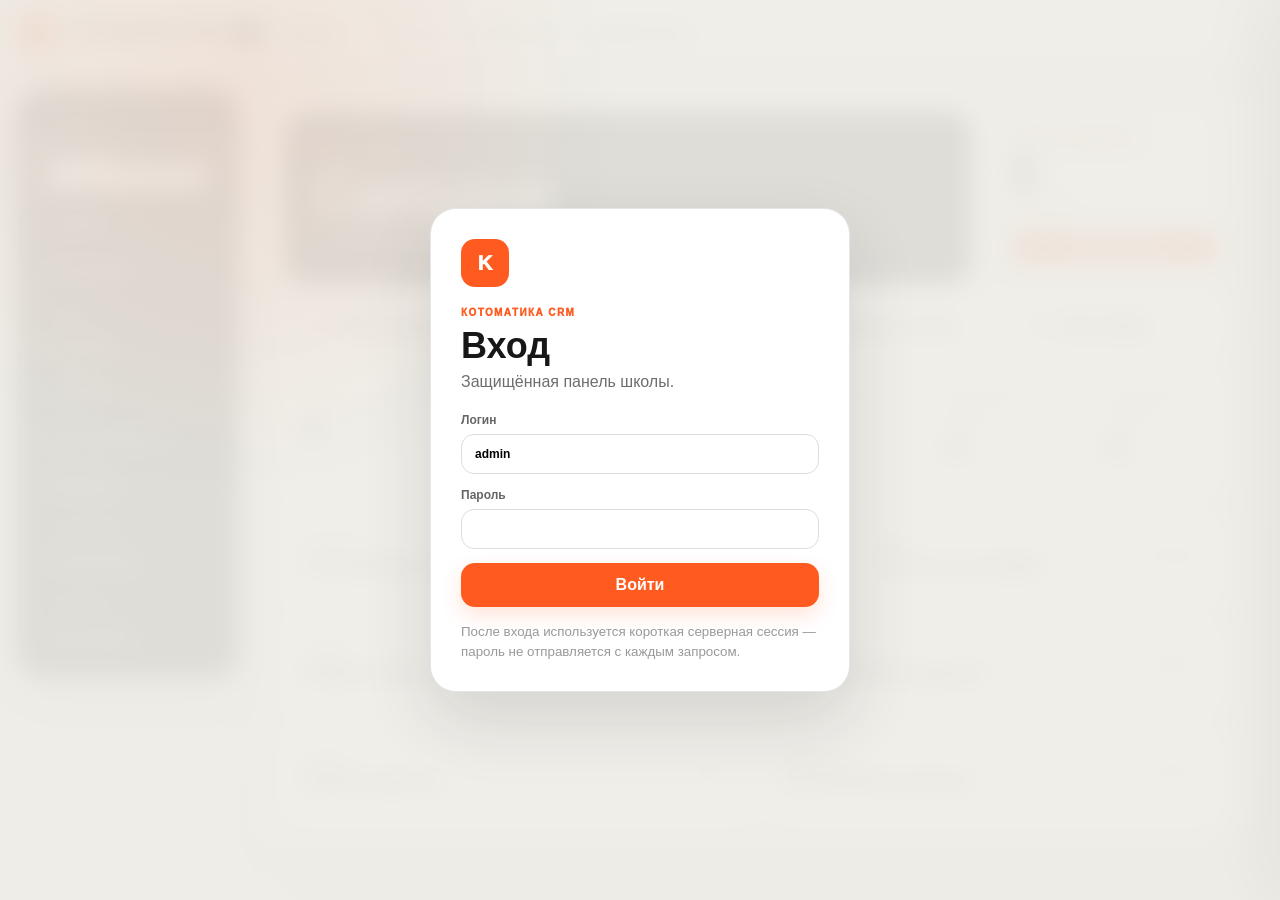
==== index.html @ 4a225b0f "Admin: publish trial conflict preflight" ====
<!doctype html>
<html lang="ru">
<head>
  <meta charset="utf-8">
  <meta name="viewport" content="width=device-width,initial-scale=1,viewport-fit=cover">
  <meta name="theme-color" content="#ff5a1f">
  <meta name="robots" content="noindex,nofollow,noarchive">
  <title>КОТОМАТИКА CRM</title>
  <link rel="manifest" href="manifest.webmanifest">
  <link rel="icon" href="assets/icon-192.png">
  <link rel="apple-touch-icon" href="assets/icon-192.png">
  <link rel="stylesheet" href="styles.css?v=master40-trial-conflict-check">
</head>
<body>
<div id="authOverlay" class="auth-overlay">
  <div class="auth-card">
    <div class="auth-logo">K</div>
    <div class="auth-eyebrow">КОТОМАТИКА CRM</div>
    <h2>Вход</h2>
    <p>Защищённая панель школы.</p>
    <form id="authForm">
      <label>Логин<input id="authUser" value="admin" autocomplete="username" required></label>
      <label>Пароль<input id="authPassword" type="password" autocomplete="current-password" required></label>
      <button class="auth-submit" type="submit">Войти</button>
      <div id="authError" class="auth-error" hidden></div>
    </form>
    <small class="auth-note">После входа используется короткая серверная сессия — пароль не отправляется с каждым запросом.</small>
  </div>
</div>

<header class="top">
  <div class="wrap">
    <div class="brand"><b>K</b><span>КОТОМАТИКА CRM</span><i>PRO</i></div>
    <div class="top-right">
      <button id="refreshData" class="top-refresh" type="button" title="Проверить новые заявки">↻ <span>Обновить</span></button>
      <span id="refreshTime" class="refresh-time">ещё не обновлялось</span>
      <span id="syncState">● Синхронизация</span>
      <div class="user">A&nbsp; Администратор</div>
    </div>
  </div>
</header>

<div class="layout">
  <aside class="side">
    <small>ГЛАВНОЕ</small>
    <button data-page="today" class="active">Сегодня <span id="navUrgent" class="nav-count" hidden>0</span></button>
    <button data-page="leads">Заявки</button>
    <button data-page="calendar">Календарь</button>
    <small>ШКОЛА</small>
    <button data-page="students">Ученики</button>
    <button data-page="groups">Группы</button>
    <button data-page="teachers">Преподаватели</button>
    <button data-page="finance">Финансы</button>
    <small>АНАЛИТИКА</small>
    <button data-page="stats">Статистика</button>
    <small>СИСТЕМА</small>
    <button data-page="settings">Настройки</button>
  </aside>

  <main>
    <div id="install" class="install"><div><b>Установить КОТОМАТИКА CRM</b><p>Добавьте приложение на главный экран телефона.</p></div><button id="installBtn">Установить</button></div>
    <div id="globalError" class="global-error" hidden></div>
    <div id="globalToast" class="toast" hidden></div>

    <section class="page active" id="page-today">
      <div class="today-hero">
        <div>
          <em>Рабочий день</em>
          <h1>Сегодня</h1>
          <p id="todayDate">Что требует внимания прямо сейчас</p>
        </div>
        <div class="today-focus-card">
          <span>Требуют внимания</span>
          <strong id="t-focus">0</strong>
          <small id="t-focusText">Всё спокойно</small>
          <button id="todayRefresh" type="button">↻ Обновить сводку</button>
        </div>
      </div>

      <div class="today-actions">
        <button id="quickTaskToday" type="button"><b>＋</b><span>Новая задача</span></button>
        <button id="quickLessonToday" type="button"><b>◷</b><span>Добавить занятие</span></button>
        <button id="quickPaymentToday" type="button"><b>₽</b><span>Добавить оплату</span></button>
        <button data-jump="leads" type="button"><b>↗</b><span>Все заявки</span></button>
      </div>

      <div class="metrics today-metrics">
        <article><span>Новые сегодня</span><strong id="t-new">0</strong><small>заявок</small></article>
        <article><span>Без ответа 2+ часа</span><strong id="t-stale">0</strong><small>нужно связаться</small></article>
        <article><span>Пробные сегодня</span><strong id="t-trials">0</strong><small>в расписании</small></article>
        <article><span>Занятия сегодня</span><strong id="t-lessons">0</strong><small>обычных занятий</small></article>
        <article><span>Просроченные задачи</span><strong id="t-tasks">0</strong><small>не выполнены</small></article>
        <article><span>Просроченные оплаты</span><strong id="t-payments">0</strong><small>активных учеников</small></article>
      </div>

      <div class="today-command-grid">
        <article class="panel attention-panel">
          <div class="panel-head">
            <div><em>Приоритет</em><h3>Что сделать сначала</h3></div>
            <span id="priorityCaption" class="panel-caption">По срочности</span>
          </div>
          <div id="todayPriority" class="priority-list"></div>
        </article>

        <article class="panel timeline-panel">
          <div class="panel-head">
            <div><em>День</em><h3>Лента на сегодня</h3></div>
            <button data-jump="calendar">Календарь →</button>
          </div>
          <div id="todayTimeline" class="day-timeline"></div>
        </article>
      </div>

      <div class="today-grid">
        <article class="panel"><div class="panel-head"><div><em>Заявки</em><h3>Новые и без ответа</h3></div><button data-jump="leads">Все заявки →</button></div><div id="todayLeads" class="compact-list"></div></article>
        <article class="panel"><div class="panel-head"><div><em>Расписание</em><h3>Ближайшие пробные</h3></div><button data-jump="calendar">Календарь →</button></div><div id="todayTrials" class="compact-list"></div></article>
        <article class="panel"><div class="panel-head"><div><em>Задачи</em><h3>Нужно сделать</h3></div><button id="newTaskToday">+ Задача</button></div><div id="todayTasks" class="compact-list"></div></article>
        <article class="panel"><div class="panel-head"><div><em>Финансы</em><h3>Ближайшие оплаты</h3></div><button data-jump="finance">Финансы →</button></div><div id="todayPayments" class="compact-list"></div></article>
      </div>
    </section>

    <section class="page" id="page-leads">
      <div class="head">
        <div><em>Продажи</em><h1>Заявки</h1></div>
        <div class="head-actions">
          <button id="newLeadBtn" class="primary-btn">+ Заявка</button>
          <div class="lead-view-toggle">
            <button id="leadKanbanMode" class="active" type="button">Kanban</button>
            <button id="leadTableMode" type="button">Таблица</button>
          </div>
        </div>
      </div>

      <div class="metrics lead-metrics">
        <article><span>Новые</span><strong id="m-new">0</strong><small>в работе</small></article>
        <article><span>Без ответа 2+ ч.</span><strong id="m-stale">0</strong><small>нужно связаться</small></article>
        <article><span>Пробные 7 дней</span><strong id="m-trial-week">0</strong><small>запланировано</small></article>
        <article><span>Без преподавателя</span><strong id="m-no-teacher">0</strong><small>будущих пробных</small></article>
        <article><span>Оплатили</span><strong id="m-paid">0</strong><small>заявок</small></article>
        <article><span>Требуют внимания</span><strong id="m-attention">0</strong><small>по приоритету</small></article>
      </div>

      <div class="lead-quick-filters">
        <button type="button" data-lead-quick="" class="active">Все</button>
        <button type="button" data-lead-quick="attention">⚡ Требуют внимания <b id="q-attention">0</b></button>
        <button type="button" data-lead-quick="stale">Без ответа <b id="q-stale">0</b></button>
        <button type="button" data-lead-quick="trial7">Пробные 7 дней <b id="q-trial">0</b></button>
        <button type="button" data-lead-quick="noTeacher">Без преподавателя <b id="q-teacher">0</b></button>
        <button type="button" data-lead-quick="noTask">Без задачи <b id="q-task">0</b></button>
      </div>

      <div class="tools lead-tools">
        <input id="search" placeholder="Поиск по имени, телефону, Telegram, цели…">
        <select id="status"><option value="">Все статусы</option><option>Новая</option><option>Связались</option><option>Пробный</option><option>Пробный проведён</option><option>Записан</option><option>Оплатил</option><option>Не отвечает</option><option>Отказ</option><option>Отложено</option><option>Не подходит</option></select>
        <select id="teacherFilter"><option value="">Все преподаватели</option><option>Егор</option><option>Миша</option><option>Иван</option><option>Никита</option></select>
        <select id="leadSourceFilter"><option value="">Все источники</option></select>
        <select id="leadSort">
          <option value="priority">Сначала важные</option>
          <option value="new">Сначала новые</option>
          <option value="old">Сначала старые</option>
          <option value="trial">Ближайшие пробные</option>
        </select>
      </div>

      <div id="leadBulkBar" class="lead-bulk-bar" hidden>
        <div><span>Выбрано</span><strong id="leadSelectedCount">0</strong></div>
        <select id="leadBulkStatus">
          <option value="">Изменить статус…</option>
          <option>Новая</option><option>Связались</option><option>Пробный</option><option>Пробный проведён</option><option>Записан</option><option>Оплатил</option><option>Не отвечает</option><option>Отказ</option><option>Отложено</option><option>Не подходит</option>
        </select>
        <select id="leadBulkTeacher">
          <option value="">Назначить преподавателя…</option>
          <option>Не назначен</option><option>Егор</option><option>Миша</option><option>Иван</option><option>Никита</option>
        </select>
        <button id="leadBulkApply" type="button">Применить</button>
        <button id="leadBulkClear" type="button">Снять выбор</button>
        <small id="leadBulkProgress"></small>
      </div>

      <div id="leadKanbanView" class="lead-kanban-wrap">
        <div id="leadKanban" class="lead-kanban"></div>
      </div>

      <div id="leadTableView" class="table lead-table-pro" hidden>
        <div class="scroll">
          <table>
            <thead><tr>
              <th class="lead-check-cell"><input id="leadSelectAll" type="checkbox" aria-label="Выбрать все"></th>
              <th>Приоритет</th><th>Время</th><th>Родитель / ученик</th><th>Цель</th><th>Контакт</th><th>Преподаватель</th><th>Статус</th>
            </tr></thead>
            <tbody id="rows"></tbody>
          </table>
        </div>
      </div>
    </section>

    <section class="page" id="page-calendar">
      <div class="head">
        <div><em>Расписание</em><h1>Календарь</h1></div>
        <div class="head-actions">
          <button id="calendarToday" class="soft-btn">Сегодня</button>
          <button id="newLessonBtn" class="primary-btn">+ Занятие</button>
        </div>
      </div>

      <div class="metrics calendar-metrics">
        <article><span>Сегодня</span><strong id="cal-m-today">0</strong><small>занятий и пробных</small></article>
        <article><span>7 дней</span><strong id="cal-m-week">0</strong><small>событий</small></article>
        <article><span>Конфликты</span><strong id="cal-m-conflicts">0</strong><small>пересечений</small></article>
        <article><span>Без преподавателя</span><strong id="cal-m-unassigned">0</strong><small>будущих пробных</small></article>
      </div>

      <div class="calendar-commandbar">
        <div class="calendar-view-toggle">
          <button id="calendarWeekMode" class="active" type="button">Неделя</button>
          <button id="calendarMonthMode" type="button">Месяц</button>
        </div>
        <div class="calendar-nav">
          <button id="crmCalPrev" type="button">‹</button>
          <strong id="crmCalTitle">Неделя</strong>
          <button id="crmCalNext" type="button">›</button>
        </div>
        <label class="calendar-teacher-filter">
          <span>Преподаватель</span>
          <select id="calendarTeacherFilter">
            <option value="">Все преподаватели</option>
            <option>Егор</option><option>Миша</option><option>Иван</option><option>Никита</option>
          </select>
        </label>
      </div>

      <div class="calendar-layout calendar-layout-pro">
        <article class="panel crm-calendar-panel">
          <div id="calendarWeekView" class="calendar-week-view">
            <div id="calendarWeekGrid" class="calendar-week-grid"></div>
          </div>

          <div id="calendarMonthView" class="calendar-month-view" hidden>
            <div class="crm-cal-week"><span>Пн</span><span>Вт</span><span>Ср</span><span>Чт</span><span>Пт</span><span>Сб</span><span>Вс</span></div>
            <div id="crmCalendarGrid" class="crm-cal-grid"></div>
          </div>
        </article>

        <article class="panel agenda-panel">
          <div class="panel-head">
            <div><em>Выбранный день</em><h3 id="agendaTitle">События</h3></div>
            <button id="calendarAddForDay" type="button">+ Добавить</button>
          </div>
          <div id="agendaSummary" class="agenda-summary"></div>
          <div id="dayAgenda" class="agenda-list"></div>
        </article>
      </div>

      <div class="calendar-bottom-grid">
        <article class="panel">
          <div class="panel-head">
            <div><em>Контроль</em><h3>Конфликты расписания</h3></div>
            <span id="calendarConflictCaption" class="panel-caption"></span>
          </div>
          <div id="calendarConflictList" class="calendar-conflict-list"></div>
        </article>

        <article class="panel">
          <div class="panel-head">
            <div><em>Команда</em><h3>Нагрузка на неделю</h3></div>
            <span class="panel-caption">занятия + пробные</span>
          </div>
          <div id="calendarTeacherLoad" class="calendar-teacher-load"></div>
        </article>
      </div>
    </section>

    <section class="page" id="page-students">
      <div class="head"><div><em>База</em><h1>Ученики</h1></div><div class="head-actions"><button id="newStudentBtn" class="primary-btn">+ Ученик</button></div></div>

      <div class="metrics student-page-metrics">
        <article><span>Активные</span><strong id="s-m-active">0</strong><small>учеников</small></article>
        <article><span>Занятия 7 дней</span><strong id="s-m-lessons">0</strong><small>в расписании</small></article>
        <article><span>Просрочены оплаты</span><strong id="s-m-overdue">0</strong><small>нужно связаться</small></article>
        <article><span>План в месяц</span><strong id="s-m-plan">0 ₽</strong><small>по активным</small></article>
      </div>

      <div class="student-attention-strip">
        <div><span>Требуют внимания</span><strong id="studentAttentionCount">0</strong></div>
        <div id="studentAttentionText">Всё в порядке</div>
        <button id="studentShowAttention" type="button">Показать</button>
      </div>

      <div class="tools"><input id="studentSearch" placeholder="Поиск по ученику, родителю, контакту…"><select id="studentStatusFilter"><option value="">Все статусы</option><option>Активен</option><option>Пауза</option><option>Завершил</option><option>Архив</option></select><select id="studentTeacherFilter"><option value="">Все преподаватели</option><option>Егор</option><option>Миша</option><option>Иван</option><option>Никита</option></select></div>
      <div class="table"><div class="scroll"><table><thead><tr><th>Ученик</th><th>Класс</th><th>Программа</th><th>Преподаватель</th><th>Тариф</th><th>Следующая оплата</th><th>Статус</th></tr></thead><tbody id="studentRows"></tbody></table></div></div>
    </section>

    <section class="page" id="page-groups">
      <div class="head">
        <div><em>Школа</em><h1>Группы</h1></div>
        <div class="head-actions"><button id="newGroupBtn" class="primary-btn">+ Группа</button></div>
      </div>

      <div class="metrics group-metrics">
        <article><span>Активные группы</span><strong id="g-m-active">0</strong><small>идут или набираются</small></article>
        <article><span>Детей в группах</span><strong id="g-m-students">0</strong><small>активных участников</small></article>
        <article><span>Свободные места</span><strong id="g-m-free">0</strong><small>по всем группам</small></article>
        <article><span>Занятий в неделю</span><strong id="g-m-slots">0</strong><small>регулярных слотов</small></article>
        <article><span>Посещаемость месяца</span><strong id="g-m-attendance">—</strong><small>по отмеченным занятиям</small></article>
      </div>

      <div class="group-tools">
        <input id="groupSearch" placeholder="Поиск по названию, классу, программе…">
        <select id="groupTeacherFilter"><option value="">Все преподаватели</option><option>Егор</option><option>Миша</option><option>Иван</option><option>Никита</option></select>
        <select id="groupGradeFilter"><option value="">Все классы</option></select>
        <select id="groupStatusFilter"><option value="">Все статусы</option><option>Набор</option><option>Активна</option><option>Пауза</option><option>Архив</option></select>
      </div>

      <div id="groupsGrid" class="groups-grid"></div>
    </section>

    <section class="page" id="page-teachers">
      <div class="head"><div><em>Команда</em><h1>Преподаватели</h1></div><p>Нагрузка, ученики, расписание и распределение новых клиентов</p></div>

      <div class="metrics teacher-page-metrics">
        <article><span>Активные</span><strong id="tr-m-active">0</strong><small>преподавателей</small></article>
        <article><span>Ученики</span><strong id="tr-m-students">0</strong><small>активных</small></article>
        <article><span>События 7 дней</span><strong id="tr-m-week">0</strong><small>занятия + пробные</small></article>
        <article><span>Нужно назначить</span><strong id="tr-m-unassigned">0</strong><small>учеников и пробных</small></article>
      </div>

      <div id="teacherAdvisor" class="teacher-advisor">
        <div class="teacher-advisor-icon">★</div>
        <div class="teacher-advisor-copy">
          <span>Кому назначить следующего ученика</span>
          <strong id="teacherAdvisorName">—</strong>
          <small id="teacherAdvisorMeta">Рекомендация появится после загрузки данных</small>
        </div>
        <div class="teacher-advisor-load">
          <span>Нагрузка</span>
          <b id="teacherAdvisorLoad">—</b>
        </div>
        <button id="teacherAdvisorOpen" type="button">Открыть</button>
      </div>

      <div class="teacher-tools">
        <div>
          <b>Команда</b>
          <span id="teacherTeamHint">Распределение по текущей нагрузке</span>
        </div>
        <label><input id="teacherOnlyActive" type="checkbox" checked> Только активные</label>
      </div>

      <div id="teachersGrid" class="teacher-grid teacher-grid-pro"></div>
    </section>

    <section class="page" id="page-finance">
      <div class="head">
        <div><em>Деньги</em><h1>Финансы</h1></div>
        <div class="head-actions"><button id="newPaymentBtn" class="primary-btn">+ Оплата</button></div>
      </div>

      <div class="finance-hero">
        <div>
          <span>Собрано в этом месяце</span>
          <strong id="f-month">0 ₽</strong>
          <div class="finance-hero-progress"><i id="f-plan-fill"></i></div>
          <small id="f-collection">0% от месячного плана</small>
        </div>
        <div class="finance-hero-side">
          <span>Прогноз на 30 дней</span>
          <strong id="f-forecast">0 ₽</strong>
          <small id="f-forecast-meta">ожидаемые оплаты активных учеников</small>
        </div>
      </div>

      <div class="metrics finance-metrics">
        <article><span>План активных учеников</span><strong id="f-plan">0 ₽</strong><small>в месяц</small></article>
        <article><span>Просрочено</span><strong id="f-overdue">0 ₽</strong><small id="f-overdue-count">0 учеников</small></article>
        <article><span>Ожидается 7 дней</span><strong id="f-week">0 ₽</strong><small id="f-week-count">0 оплат</small></article>
        <article><span>Оплат за месяц</span><strong id="f-count">0</strong><small id="f-average">средний чек 0 ₽</small></article>
      </div>

      <div id="financeAlert" class="finance-alert">
        <div>
          <span>Контроль задолженности</span>
          <strong id="financeAlertTitle">Просроченных оплат нет</strong>
          <small id="financeAlertMeta">Платежи идут по плану</small>
        </div>
        <button id="financeShowDebtors" type="button">Показать должников</button>
      </div>

      <div class="finance-dashboard-grid">
        <article class="panel finance-chart-panel">
          <div class="panel-head">
            <div><em>Динамика</em><h3>Поступления за 6 месяцев</h3></div>
            <span id="financeTrendCaption" class="panel-caption"></span>
          </div>
          <div id="financeTrend" class="finance-bars"></div>
        </article>

        <article class="panel">
          <div class="panel-head">
            <div><em>Календарь</em><h3>Оплаты по срокам</h3></div>
            <span id="financeCalendarCaption" class="panel-caption"></span>
          </div>
          <div id="financePaymentCalendar" class="finance-payment-calendar"></div>
        </article>
      </div>

      <div class="finance-grid finance-grid-pro">
        <article class="panel">
          <div class="panel-head">
            <div><em>Контроль</em><h3>Кому нужно напомнить</h3></div>
            <button id="financeToggleDue" type="button">Все ожидаемые</button>
          </div>
          <div id="duePayments" class="compact-list"></div>
        </article>

        <article class="panel">
          <div class="panel-head">
            <div><em>История</em><h3>Последние оплаты</h3></div>
            <span id="financePaymentsCaption" class="panel-caption"></span>
          </div>
          <div id="paymentList" class="compact-list"></div>
        </article>
      </div>

      <div class="finance-grid finance-grid-pro">
        <article class="panel">
          <div class="panel-head">
            <div><em>Способы оплаты</em><h3>Структура поступлений</h3></div>
          </div>
          <div id="financeMethods" class="finance-methods"></div>
        </article>

        <article class="panel">
          <div class="panel-head">
            <div><em>План</em><h3>Ближайшие 30 дней</h3></div>
          </div>
          <div id="financeForecastList" class="compact-list"></div>
        </article>
      </div>
    </section>

    <section class="page" id="page-stats">
      <div class="head">
        <div><em>Аналитика</em><h1>Статистика</h1></div>
        <div class="stats-filters">
          <select id="statsPeriod">
            <option value="30">30 дней</option>
            <option value="90" selected>90 дней</option>
            <option value="365">12 месяцев</option>
            <option value="all">Всё время</option>
          </select>
          <select id="statsSource"><option value="">Все источники</option></select>
        </div>
      </div>

      <div class="stats-hero">
        <div>
          <span>Конверсия заявка → оплата</span>
          <strong id="statsMainConversion">0%</strong>
          <small id="statsMainCaption">0 оплат из 0 заявок</small>
        </div>
        <div class="stats-hero-insights">
          <article><span>Лучший источник</span><strong id="statsBestSource">—</strong><small id="statsBestSourceMeta">Недостаточно данных</small></article>
          <article><span>Лучший преподаватель</span><strong id="statsBestTeacher">—</strong><small id="statsBestTeacherMeta">Недостаточно данных</small></article>
        </div>
      </div>

      <div class="metrics stats-metrics">
        <article><span>Всего заявок</span><strong id="allLeadsStat">0</strong><small id="statsLeadDelta">за период</small></article>
        <article><span>Связались</span><strong id="statsContacted">0%</strong><small id="statsContactedCount">0 заявок</small></article>
        <article><span>Заявка → пробный</span><strong id="conv1">0%</strong><small id="statsTrialCount">0 пробных</small></article>
        <article><span>Пробный → оплата</span><strong id="conv2">0%</strong><small id="statsPaidCount">0 оплат</small></article>
        <article><span>Активные ученики</span><strong id="paidStudents">0</strong><small>сейчас в базе</small></article>
        <article><span>Не дошли до оплаты</span><strong id="statsLost">0</strong><small id="statsLostMeta">закрытых заявок</small></article>
      </div>

      <div class="stats-dashboard-grid">
        <article class="panel stats-funnel-panel">
          <div class="panel-head"><div><em>Воронка</em><h3>Путь заявки</h3></div><span id="statsFunnelCaption" class="panel-caption"></span></div>
          <div id="statsFunnel" class="stats-funnel"></div>
        </article>
        <article class="panel stats-outcomes-panel">
          <div class="panel-head"><div><em>Результат</em><h3>Текущие статусы</h3></div><span id="statsOutcomeCaption" class="panel-caption"></span></div>
          <div id="statsOutcomes" class="stats-outcomes"></div>
        </article>
      </div>

      <div class="stats-dashboard-grid">
        <article class="panel stats-month-panel">
          <div class="panel-head"><div><em>Динамика</em><h3>Заявки и оплаты по месяцам</h3></div><span id="statsMonthCaption" class="panel-caption">6 месяцев</span></div>
          <div id="statsMonthChart" class="stats-month-chart"></div>
          <div class="stats-chart-legend"><span><i class="lead"></i>Заявки</span><span><i class="paid"></i>Оплаты</span></div>
        </article>
        <article class="panel">
          <div class="panel-head"><div><em>Скорость</em><h3>Контроль обработки</h3></div></div>
          <div class="stats-quality">
            <article><span>Новые 2+ часа</span><strong id="statsStale2">0</strong><small>ждут ответа</small></article>
            <article><span>Новые 24+ часа</span><strong id="statsStale24">0</strong><small>критичные</small></article>
            <article><span>Пробные без учителя</span><strong id="statsNoTeacherTrials">0</strong><small>нужно назначить</small></article>
            <article><span>Без следующей задачи</span><strong id="statsNoTask">0</strong><small>новые заявки</small></article>
          </div>
        </article>
      </div>

      <div class="panel stats-table-panel">
        <div class="panel-head"><div><em>Маркетинг</em><h3>Эффективность источников</h3></div><span id="statsSourceCaption" class="panel-caption"></span></div>
        <div class="scroll"><table class="stats-table">
          <thead><tr><th>Источник</th><th>Заявки</th><th>Пробные</th><th>Оплаты</th><th>В пробный</th><th>В оплату</th></tr></thead>
          <tbody id="statsSourceRows"></tbody>
        </table></div>
      </div>

      <div class="panel stats-table-panel">
        <div class="panel-head"><div><em>Команда</em><h3>Эффективность преподавателей</h3></div><span id="statsTeacherCaption" class="panel-caption"></span></div>
        <div class="scroll"><table class="stats-table">
          <thead><tr><th>Преподаватель</th><th>Заявки</th><th>Пробные</th><th>Оплаты</th><th>Конверсия</th><th>Активные ученики</th><th>Нагрузка</th></tr></thead>
          <tbody id="statsTeacherRows"></tbody>
        </table></div>
      </div>
    </section>

    <section class="page" id="page-settings">
      <div class="head">
        <div><em>Система</em><h1>Настройки</h1></div>
        <div class="head-actions">
          <button id="runDiagnostics" class="soft-btn">Проверить систему</button>
          <button id="settingsRefresh" class="primary-btn">↻ Обновить</button>
        </div>
      </div>

      <div class="system-health-hero">
        <div class="system-health-main">
          <div id="systemHealthIcon" class="system-health-icon">●</div>
          <div>
            <span>Состояние CRM</span>
            <strong id="systemHealthTitle">Проверяю…</strong>
            <small id="systemHealthMeta">Данные о системе появятся после синхронизации</small>
          </div>
        </div>
        <div class="system-health-version">
          <span>Версия</span>
          <strong>MASTER v8</strong>
          <small id="backendVersion">Backend: —</small>
        </div>
      </div>

      <div class="system-status-grid">
        <article id="statusApi" class="system-status-card">
          <div class="system-status-top"><span>API</span><i>●</i></div>
          <strong id="statusApiTitle">Проверяю</strong>
          <small id="statusApiMeta">Yandex Cloud Function</small>
        </article>
        <article id="statusDb" class="system-status-card">
          <div class="system-status-top"><span>YDB</span><i>●</i></div>
          <strong id="statusDbTitle">Проверяю</strong>
          <small id="statusDbMeta">База CRM</small>
        </article>
        <article id="statusTelegram" class="system-status-card">
          <div class="system-status-top"><span>Telegram</span><i>●</i></div>
          <strong id="statusTelegramTitle">Проверяю</strong>
          <small id="statusTelegramMeta">Напоминания и сводки</small>
        </article>
        <article id="statusSession" class="system-status-card">
          <div class="system-status-top"><span>Сессия</span><i>●</i></div>
          <strong id="statusSessionTitle">Активна</strong>
          <small id="statusSessionMeta">Срок действия —</small>
        </article>
      </div>

      <div id="diagnosticsWarnings" class="diagnostics-warnings" hidden></div>

      <div class="settings settings-pro-v8">
        <article class="settings-card telegram-settings-card">
          <div class="settings-card-head">
            <div class="settings-card-icon">✈</div>
            <div><span>Интеграция</span><h3>Telegram</h3></div>
          </div>
          <p id="telegramState">Проверяю подключение…</p>
          <div class="settings-actions-row">
            <button id="sendTelegramDigest" class="soft-btn">Отправить сводку</button>
          </div>
          <small>Для автоматических напоминаний нужен отдельный периодический триггер Yandex Cloud.</small>
        </article>

        <article class="settings-card security-settings-card">
          <div class="settings-card-head">
            <div class="settings-card-icon">⌁</div>
            <div><span>Доступ</span><h3>Безопасность</h3></div>
          </div>
          <p id="sessionInfo">Сессия активна.</p>
          <div class="security-facts">
            <div><span>Срок сессии</span><b>8 часов</b></div>
            <div><span>Защита входа</span><b>5 попыток / 15 мин</b></div>
            <div><span>Передача сессии</span><b>HTTPS JSON body</b></div>
          </div>
          <div class="settings-actions-row">
            <button id="revokeSessions" class="soft-btn">О сессиях</button>
            <button id="logoutCurrent" class="danger-outline-btn">Выйти на этом устройстве</button>
          </div>
          <small>Сессии подписанные и автоматически истекают. Смена пароля немедленно делает старые сессии недействительными.</small>
        </article>

        <article class="wide-card settings-card diagnostics-card">
          <div class="panel-head">
            <div><em>Диагностика</em><h3>Хранилище и данные</h3></div>
            <span id="diagnosticsCheckedAt" class="panel-caption">ещё не проверялось</span>
          </div>
          <div id="diagnosticsTables" class="diagnostics-tables">
            <div class="diagnostic-placeholder">Нажмите «Проверить систему», чтобы проверить API и таблицы CRM.</div>
          </div>
        </article>

        <article class="wide-card settings-card">
          <div class="panel-head">
            <div><em>Безопасность</em><h3>Последние события входа</h3></div>
            <span id="authLogCaption" class="panel-caption"></span>
          </div>
          <div id="authLog" class="auth-log auth-log-pro"></div>
        </article>

        <article class="wide-card settings-card">
          <div class="panel-head">
            <div><em>Команда</em><h3>Преподаватели</h3></div>
            <span class="panel-caption">ёмкость, Telegram и доступ Mathroom</span>
          </div>
          <div id="teacherSettings" class="teacher-settings"></div>
        </article>

        <article class="wide-card settings-card mathroom-audit-card">
          <div class="panel-head">
            <div><em>Mathroom</em><h3>Журнал доступа</h3></div>
            <span id="mathroomAccessAuditCaption" class="panel-caption">Событий пока нет</span>
          </div>
          <div id="mathroomAccessAudit" class="mathroom-access-audit">
            <div class="diagnostic-placeholder">История создания, отключения и изменения доступов появится здесь.</div>
          </div>
        </article>

        <article class="wide-card settings-card security-checklist-card">
          <div class="panel-head"><div><em>Контроль</em><h3>Чек-лист безопасности</h3></div></div>
          <div class="security-checklist">
            <div class="done"><i>✓</i><span><b>HTTPS</b><small>GitHub Pages и Yandex Functions работают через HTTPS.</small></span></div>
            <div class="done"><i>✓</i><span><b>Секреты не хранятся во frontend</b><small>Пароль и хэш остаются в переменных Yandex Cloud.</small></span></div>
            <div class="done"><i>✓</i><span><b>Сессия ограничена по времени</b><small>Подписанный токен действует 8 часов.</small></span></div>
            <div id="securityTelegramCheck"><i>•</i><span><b>Telegram</b><small>Проверяется автоматически.</small></span></div>
            <div class="warn"><i>!</i><span><b>Ротация пароля</b><small>После завершения настройки рекомендуется заменить ранее использованный пароль и его SHA-256.</small></span></div>
          </div>
        </article>
      </div>
    </section>
  </main>
</div>

<nav class="mobile">
  <button data-page="today" class="active">●<span>Сегодня</span></button>
  <button data-page="leads">📥<span>Заявки</span></button>
  <button data-page="calendar">▦<span>Календарь</span></button>
  <button data-page="students">👨‍🎓<span>Ученики</span></button>
  <button data-page="groups">👥<span>Группы</span></button>
  <button data-page="teachers">👨‍🏫<span>Учителя</span></button>
  <button data-page="finance">₽<span>Финансы</span></button>
  <button data-page="stats">📊<span>Статистика</span></button>
  <button data-page="settings">⚙️<span>Настройки</span></button>
</nav>

<!-- Карточка заявки -->
<div id="drawer" class="drawer"><div class="shade"></div><aside>
  <div class="drawer-top"><em>Карточка заявки</em><button id="close">×</button></div>

  <div class="lead-smart-head">
    <div>
      <div id="leadSmartBadges" class="lead-smart-badges"></div>
      <h2 id="leadTitle"></h2>
      <p id="leadMeta"></p>
    </div>
    <div id="leadAgeBox" class="lead-age-box"></div>
  </div>

  <div class="lead-funnel-card">
    <div class="lead-funnel-head"><span>Воронка</span><small id="leadStageHint">Текущий этап</small></div>
    <div id="leadFunnel" class="lead-funnel"></div>
  </div>

  <div id="leadNextAction" class="lead-next-action"></div>

  <div class="lead-contact-card">
    <div>
      <span class="lead-card-label">Контакт</span>
      <strong id="leadContactValue">—</strong>
      <small id="leadContactHint">Связаться с клиентом</small>
    </div>
    <div id="leadContactActions" class="lead-contact-actions"></div>
  </div>

  <div class="card" id="details"></div>
  <div class="card"><h3>Быстрые действия</h3><div class="actions"><button data-q="Связались">Связались</button><button data-q="Пробный">На пробный</button><button data-q="Оплатил">Оплатил</button><button data-q="Отложено">Отложить</button></div></div>
  <div class="card"><h3>Обработка</h3>
    <label>Статус<select id="leadStatus"><option>Новая</option><option>Связались</option><option>Пробный</option><option>Пробный проведён</option><option>Записан</option><option>Оплатил</option><option>Не отвечает</option><option>Отказ</option><option>Отложено</option><option>Не подходит</option></select></label>
    <label>Преподаватель<select id="teacher"><option>Не назначен</option><option>Егор</option><option>Миша</option><option>Иван</option><option>Никита</option></select></label>
    <label class="trial-label">Дата пробного<div class="trial-input-wrap"><input id="trial" placeholder="Выберите дату и время" readonly aria-haspopup="dialog" aria-expanded="false"><button id="trialCalendarBtn" class="trial-calendar-btn" type="button" aria-label="Открыть календарь">📅</button></div>
      <div id="trialPicker" class="mini-calendar" hidden>
        <div class="mini-calendar-top"><button id="calPrev" type="button">‹</button><strong id="calTitle"></strong><button id="calNext" type="button">›</button></div>
        <div class="mini-calendar-week"><span>Пн</span><span>Вт</span><span>Ср</span><span>Чт</span><span>Пт</span><span>Сб</span><span>Вс</span></div>
        <div id="calDays" class="mini-calendar-days"></div>
        <div class="mini-calendar-time"><div><span>Время</span><input id="calTime" type="time" value="18:00" step="300"></div><div class="mini-calendar-quick"><button id="calToday" type="button">Сегодня</button><button id="calTomorrow" type="button">Завтра</button></div></div>
        <div class="mini-calendar-actions"><button id="calClear" class="cal-clear" type="button">Очистить</button><button id="calApply" class="cal-apply" type="button">Выбрать</button></div>
      </div>
    </label>
    <label>Заметка<textarea id="note" rows="4"></textarea></label>
    <button class="save" id="save">Сохранить изменения</button>
    <button class="secondary-action" id="convertStudent">Создать / открыть ученика</button>
    <div class="danger-zone">
      <div><b>Удалить заявку</b><small>Заявка, её задачи и история будут удалены без возможности восстановления.</small></div>
      <button id="deleteLead" class="danger-button" type="button">Удалить заявку</button>
    </div>
  </div>
  <div class="card"><div class="panel-head"><h3>Задачи</h3><button id="newLeadTask">+ Задача</button></div><div id="leadTasks" class="compact-list"></div></div>
  <div class="card"><h3>История</h3><ul id="history"></ul></div>
</aside></div>

<!-- Карточка ученика -->
<div id="studentDrawer" class="drawer student-drawer"><div class="shade"></div><aside>
  <div class="drawer-top"><em>Карточка ученика</em><button id="studentClose">×</button></div>

  <div id="studentSmartHead" class="student-smart-head" hidden>
    <div id="studentAvatar" class="student-avatar">У</div>
    <div class="student-smart-title">
      <div id="studentSmartBadges" class="student-smart-badges"></div>
      <h2 id="studentDrawerTitle">Ученик</h2>
      <p id="studentDrawerMeta"></p>
    </div>
  </div>
  <div id="studentNewHead">
    <h2 id="studentNewTitle">Новый ученик</h2>
    <p>Создание карточки ученика</p>
  </div>

  <div id="studentSnapshot" class="student-snapshot" hidden>
    <article><span>Абонемент</span><strong id="studentMonthlyPrice">0 ₽</strong><small id="studentTariffText">Тариф не указан</small></article>
    <article><span>Оплачено в месяце</span><strong id="studentPaidMonth">0 ₽</strong><small id="studentPaidMonthCount">0 оплат</small></article>
    <article id="studentPaymentCard"><span>Следующая оплата</span><strong id="studentNextPayment">—</strong><small id="studentPaymentState">Дата не указана</small></article>
    <article><span>Следующее занятие</span><strong id="studentNextLesson">—</strong><small id="studentNextLessonMeta">Не запланировано</small></article>
  </div>

  <div id="studentNextAction" class="student-next-action" hidden></div>

  <div id="studentContactCard" class="student-contact-card" hidden>
    <div>
      <span>Контакт родителя</span>
      <strong id="studentContactValue">—</strong>
      <small id="studentContactType">Контакт не указан</small>
    </div>
    <div id="studentContactActions" class="student-contact-actions"></div>
  </div>

  <div id="studentRhythm" class="student-rhythm" hidden>
    <div class="student-rhythm-head">
      <div><span>Учебный ритм</span><strong id="studentRhythmTitle">0 занятий</strong></div>
      <small id="studentRhythmMeta"></small>
    </div>
    <div class="student-rhythm-track"><i id="studentRhythmFill"></i></div>
    <div class="student-rhythm-stats">
      <div><b id="studentDoneLessons">0</b><span>проведено в месяце</span></div>
      <div><b id="studentUpcomingLessons">0</b><span>впереди</span></div>
      <div><b id="studentLastLesson">—</b><span>последнее занятие</span></div>
    </div>
  </div>

  <div class="card student-form">
    <label>Ученик<input id="sStudentName"></label><label>Родитель<input id="sParentName"></label>
    <div class="two"><label>Класс<input id="sGrade"></label><label>Преподаватель<select id="sTeacher"><option></option><option>Егор</option><option>Миша</option><option>Иван</option><option>Никита</option></select></label></div>
    <label>Контакт<input id="sContact"></label><label>Программа<input id="sProgram" placeholder="Школьная математика / ОГЭ / ЕГЭ…"></label>
    <div class="two"><label>Статус<select id="sStatus"><option>Активен</option><option>Пауза</option><option>Завершил</option><option>Архив</option></select></label><label>Тариф<input id="sTariff" placeholder="Группа / индивидуально…"></label></div>
    <div class="two"><label>Цена в месяц, ₽<input id="sPrice" type="number" min="0" step="1"></label><label>Следующая оплата<input id="sNextPayment" type="datetime-local"></label></div>
    <label>Заметки<textarea id="sNotes" rows="4"></textarea></label><button id="saveStudent" class="save">Сохранить ученика</button>
    <div id="studentDangerZone" class="danger-zone" hidden>
      <div><b>Удалить ученика</b><small>Будут удалены карточка, оплаты, занятия и задачи этого ученика. Исходная заявка останется.</small></div>
      <button id="deleteStudent" class="danger-button" type="button">Удалить ученика</button>
    </div>
  </div>
  <div class="card student-quick-actions">
    <h3>Быстрые действия</h3>
    <div class="actions">
      <button id="studentAddPayment">+ Оплата</button>
      <button id="studentAddLesson">+ Занятие</button>
      <button id="studentAddTask">+ Задача</button>
      <button id="studentQuickContact">Связаться</button>
    </div>
  </div>
  <div class="card"><h3>Оплаты</h3><div id="studentPayments" class="compact-list"></div></div>
  <div class="card"><h3>Занятия</h3><div id="studentLessons" class="compact-list"></div></div>
</aside></div>

<!-- Карточка группы -->
<div id="groupDrawer" class="drawer group-drawer"><div class="shade"></div><aside>
  <div class="drawer-top"><em>Групповое занятие</em><button id="groupClose">×</button></div>

  <div class="group-drawer-head">
    <div id="groupAvatar" class="group-avatar">Г</div>
    <div>
      <div id="groupBadges" class="group-badges"></div>
      <h2 id="groupDrawerTitle">Новая группа</h2>
      <p id="groupDrawerMeta">Состав, преподаватель и расписание</p>
    </div>
  </div>

  <div id="groupSnapshot" class="group-snapshot" hidden>
    <article><span>Участники</span><strong id="groupMemberCount">0 / 6</strong><small id="groupFreeText">6 свободных мест</small></article>
    <article><span>Преподаватель</span><strong id="groupTeacherText">—</strong><small id="groupTeacherLoadText">не назначен</small></article>
    <article><span>Класс</span><strong id="groupGradeText">—</strong><small id="groupProgramText">программа не указана</small></article>
    <article><span>Следующее занятие</span><strong id="groupNextText">—</strong><small id="groupNextMeta">расписание не задано</small></article>
  </div>

  <div class="card group-form">
    <h3>Основное</h3>
    <label>Название<input id="groupName" placeholder="Например, 7 класс · Алгебра"></label>
    <div class="two">
      <label>Класс<input id="groupGrade" placeholder="7"></label>
      <label>Программа<input id="groupProgram" placeholder="Школьная математика"></label>
    </div>
    <div class="two">
      <label>Преподаватель<select id="groupTeacher"><option>Не назначен</option><option>Егор</option><option>Миша</option><option>Иван</option><option>Никита</option></select></label>
      <label>Вместимость<input id="groupCapacity" type="number" min="1" max="30" value="6"></label>
    </div>
    <label>Статус<select id="groupStatus"><option>Набор</option><option>Активна</option><option>Пауза</option><option>Архив</option></select></label>
    <label>Заметки<textarea id="groupNotes" rows="3" placeholder="Особенности группы, уровень, комментарии…"></textarea></label>
  </div>

  <div id="groupInitialSchedule" class="card">
    <h3>Первое занятие в расписании</h3>
    <div class="two">
      <label>День недели<select id="groupInitialWeekday"><option value="1">Понедельник</option><option value="2">Вторник</option><option value="3">Среда</option><option value="4">Четверг</option><option value="5">Пятница</option><option value="6">Суббота</option><option value="7">Воскресенье</option></select></label>
      <label>Время<input id="groupInitialTime" type="time" value="18:00"></label>
    </div>
    <label>Длительность, мин<input id="groupInitialDuration" type="number" min="30" max="240" value="60"></label>
  </div>

  <button id="groupSave" class="save">Сохранить группу</button>

  <div id="groupDangerZone" class="danger-zone" hidden>
    <div><b>Удалить группу</b><small>Удалятся расписание, состав и посещаемость этой группы. Карточки учеников, оплаты и индивидуальные занятия останутся.</small></div>
    <button id="deleteGroup" class="danger-button" type="button">Удалить группу</button>
  </div>

  <div id="groupExistingBlocks" hidden>
    <div class="card">
      <div class="panel-head"><div><em>Расписание</em><h3>Регулярные занятия</h3></div><span id="groupSlotsCount" class="panel-caption"></span></div>
      <div id="groupSlotsList" class="group-slots-list"></div>
      <div class="group-add-slot">
        <select id="groupSlotWeekday"><option value="1">Пн</option><option value="2">Вт</option><option value="3">Ср</option><option value="4">Чт</option><option value="5">Пт</option><option value="6">Сб</option><option value="7">Вс</option></select>
        <input id="groupSlotTime" type="time" value="18:00">
        <input id="groupSlotDuration" type="number" min="30" max="240" value="60" title="Длительность, мин">
        <button id="groupAddSlot" type="button">+ Время</button>
      </div>
    </div>

    <div class="card">
      <div class="panel-head"><div><em>Состав</em><h3>Дети в группе</h3></div><span id="groupMembersCaption" class="panel-caption"></span></div>
      <div id="groupMembersList" class="group-members-list"></div>
      <div class="group-add-member">
        <select id="groupMemberStudent"></select>
        <button id="groupAddMember" type="button">+ Добавить ребёнка</button>
      </div>
    </div>

    <div class="card group-attendance-card">
      <div class="panel-head">
        <div><em>Посещаемость</em><h3>Отметить занятие</h3></div>
        <span id="groupAttendanceMonthRate" class="panel-caption">—</span>
      </div>

      <div class="group-attendance-summary">
        <div><span>Были</span><strong id="groupAttPresent">0</strong></div>
        <div><span>Опоздали</span><strong id="groupAttLate">0</strong></div>
        <div><span>Уваж.</span><strong id="groupAttExcused">0</strong></div>
        <div><span>Не были</span><strong id="groupAttAbsent">0</strong></div>
      </div>

      <div class="group-attendance-session">
        <label>Занятие<select id="groupAttendanceSession"></select></label>
        <button id="groupAttendanceAllPresent" type="button">Все присутствовали</button>
      </div>

      <div id="groupAttendanceList" class="group-attendance-list"></div>

      <div class="group-attendance-actions">
        <small id="groupAttendanceHint">Выберите занятие и отметьте детей.</small>
        <button id="groupAttendanceSave" type="button">Сохранить посещаемость</button>
      </div>
    </div>
  </div>
</aside></div>

<!-- Карточка преподавателя -->
<div id="teacherDrawer" class="drawer teacher-drawer"><div class="shade"></div><aside>
  <div class="drawer-top"><em>Карточка преподавателя</em><button id="teacherClose">×</button></div>

  <div class="teacher-profile-head">
    <div id="teacherProfileAvatar" class="teacher-profile-avatar">П</div>
    <div>
      <div id="teacherProfileBadges" class="teacher-profile-badges"></div>
      <h2 id="teacherProfileName">Преподаватель</h2>
      <p id="teacherProfileMeta">Нагрузка и расписание</p>
    </div>
  </div>

  <div class="teacher-profile-metrics">
    <article><span>Ученики</span><strong id="teacherProfileStudents">0</strong><small>активных</small></article>
    <article><span>Свободно</span><strong id="teacherProfileFree">0</strong><small>по ёмкости</small></article>
    <article><span>7 дней</span><strong id="teacherProfileWeek">0</strong><small>событий</small></article>
    <article><span>Пробные</span><strong id="teacherProfileTrials">0</strong><small>впереди</small></article>
  </div>

  <div class="teacher-load-card">
    <div class="teacher-load-card-head">
      <div><span>Текущая нагрузка</span><strong id="teacherLoadText">0 / 0</strong></div>
      <b id="teacherLoadPercent">0%</b>
    </div>
    <div class="teacher-load-track"><i id="teacherLoadFill"></i></div>
    <small id="teacherLoadHint">Есть свободная ёмкость</small>
  </div>

  <div id="teacherNextEvent" class="teacher-next-event"></div>

  <div class="card teacher-profile-actions">
    <h3>Быстрые действия</h3>
    <div class="actions">
      <button id="teacherAddLesson">+ Занятие</button>
      <button id="teacherOpenCalendar">Календарь</button>
      <button id="teacherContactBtn">Telegram</button>
      <button id="teacherOpenSettings">Настройки</button>
    </div>
  </div>

  <div class="card">
    <div class="panel-head"><div><em>Расписание</em><h3>Ближайшие события</h3></div><span id="teacherScheduleCount" class="panel-caption"></span></div>
    <div id="teacherSchedule" class="compact-list"></div>
  </div>

  <div class="card">
    <div class="panel-head"><div><em>Ученики</em><h3>Текущие ученики</h3></div><span id="teacherStudentsCount" class="panel-caption"></span></div>
    <div id="teacherStudentsList" class="compact-list"></div>
  </div>

  <div id="teacherCandidatesCard" class="card">
    <div class="panel-head"><div><em>Распределение</em><h3>Можно назначить</h3></div><span id="teacherCandidatesCount" class="panel-caption"></span></div>
    <div id="teacherCandidates" class="compact-list"></div>
  </div>
</aside></div>

<!-- Универсальные модальные окна -->
<div id="modalShade" class="modal-shade" hidden></div>
<div id="taskModal" class="modal" hidden><div class="modal-top"><h3>Новая задача</h3><button data-modal-close>×</button></div><label>Что сделать<input id="taskTitle" placeholder="Перезвонить родителю"></label><label>Когда<input id="taskDue" type="datetime-local"></label><label>Тип<select id="taskType"><option>Перезвонить</option><option>Написать</option><option>Проверить оплату</option><option>Подготовить пробный</option><option>Другое</option></select></label><button id="taskSave" class="save">Создать задачу</button></div>
<div id="paymentModal" class="modal" hidden><div class="modal-top"><h3>Добавить оплату</h3><button data-modal-close>×</button></div><label>Ученик<select id="paymentStudent"></select></label><div class="two"><label>Сумма, ₽<input id="paymentAmount" type="number" min="1"></label><label>Дата оплаты<input id="paymentAt" type="datetime-local"></label></div><label>Способ<select id="paymentMethod"><option>Перевод</option><option>СБП</option><option>Карта</option><option>Наличные</option><option>Другое</option></select></label><label>Следующая оплата<input id="paymentNext" type="datetime-local"></label><label>Комментарий<input id="paymentComment"></label><button id="paymentSave" class="save">Сохранить оплату</button></div>
<div id="leadCreateModal" class="modal lead-create-modal" hidden>
  <div class="lead-create-hero">
    <div class="lead-create-brand">К</div>
    <div>
      <em>Продажи · новая заявка</em>
      <h3>Добавить клиента вручную</h3>
      <p>Для звонка, Telegram, рекомендации или обращения вне сайта.</p>
    </div>
    <button type="button" class="lead-create-close" data-modal-close aria-label="Закрыть">×</button>
  </div>

  <div id="newLeadFormError" class="lead-form-error" hidden></div>

  <section class="lead-form-section">
    <div class="lead-form-section-title">
      <span>1</span><div><b>Клиент</b><small>Кто обращается и как с ним связаться</small></div>
    </div>

    <div class="two">
      <label>ФИО родителя *
        <input id="newLeadParent" autocomplete="name" placeholder="Иванов Иван Иванович">
      </label>
      <label>ФИО ученика *
        <input id="newLeadStudent" placeholder="Иванов Пётр Иванович">
      </label>
    </div>

    <label>Телефон / Telegram *
      <input id="newLeadContact" inputmode="text" autocomplete="tel" placeholder="+79772928988 или @username">
      <small class="field-hint">Можно слитно: <b>+79772928988</b>, через пробелы/дефисы, с 8, либо Telegram в формате @username.</small>
    </label>
  </section>

  <section class="lead-form-section">
    <div class="lead-form-section-title">
      <span>2</span><div><b>Обучение</b><small>Класс автоматически подскажет программу</small></div>
    </div>

    <div class="two">
      <label>Класс *
        <select id="newLeadGrade">
          <option value="">Выберите класс</option>
          <option value="1">1 класс</option><option value="2">2 класс</option><option value="3">3 класс</option>
          <option value="4">4 класс</option><option value="5">5 класс</option><option value="6">6 класс</option>
          <option value="7">7 класс</option><option value="8">8 класс</option><option value="9">9 класс</option>
          <option value="10">10 класс</option><option value="11">11 класс</option>
        </select>
      </label>
      <label>Программа *
        <select id="newLeadGoal">
          <option value="">Выберите программу</option>
          <option value="Школьная математика">Школьная математика</option>
          <option value="Олимпиадная математика">Олимпиадная математика</option>
          <option value="Подготовка к ОГЭ">Подготовка к ОГЭ</option>
          <option value="Подготовка к ЕГЭ">Подготовка к ЕГЭ</option>
          <option value="Индивидуальные занятия">Индивидуальные занятия</option>
        </select>
        <small id="newLeadProgramHint" class="field-hint">Выбери класс — программа подставится автоматически.</small>
      </label>
    </div>

    <div id="newLeadProgramPreview" class="lead-program-preview" hidden>
      <span>Рекомендуем</span><strong id="newLeadProgramPreviewText">Школьная математика</strong>
      <small>Можно изменить вручную в поле выше.</small>
    </div>
  </section>

  <section class="lead-form-section">
    <div class="lead-form-section-title">
      <span>3</span><div><b>CRM</b><small>Куда поставить заявку в рабочем процессе</small></div>
    </div>

    <div class="two">
      <label>Источник
        <select id="newLeadSource">
          <option>Ручная заявка</option><option>Телефон</option><option>Telegram</option>
          <option>Рекомендация</option><option>VK</option><option>Другое</option>
        </select>
      </label>
      <label>Статус
        <select id="newLeadStatus">
          <option>Новая</option><option>Связались</option><option>Пробный</option><option>Пробный проведён</option>
          <option>Записан</option><option>Оплатил</option><option>Не отвечает</option><option>Отложено</option>
        </select>
      </label>
    </div>

    <div class="two">
      <label>Преподаватель
        <select id="newLeadTeacher"><option>Не назначен</option><option>Егор</option><option>Миша</option><option>Иван</option><option>Никита</option></select>
      </label>
      <label>Пробный урок<input id="newLeadTrial" type="datetime-local"></label>
    </div>

    <label>Комментарий клиента<textarea id="newLeadClientComment" rows="2" placeholder="Что хочет клиент, уровень, пожелания…"></textarea></label>
    <label>Внутренняя заметка<textarea id="newLeadManagerNote" rows="2" placeholder="Что важно не забыть менеджеру"></textarea></label>
  </section>

  <div class="lead-create-actions">
    <button id="newLeadCancel" type="button" class="soft-btn">Отмена</button>
    <button id="newLeadSave" type="button" class="save">Создать заявку</button>
  </div>
</div>

<div id="lessonModal" class="modal lesson-modal-pro" hidden>
  <div class="modal-top"><h3>Новое занятие</h3><button data-modal-close>×</button></div>
  <label>Ученик<select id="lessonStudent"></select></label>
  <div class="two">
    <label>Преподаватель<select id="lessonTeacher"><option></option><option>Егор</option><option>Миша</option><option>Иван</option><option>Никита</option></select></label>
    <label>Дата и время первого занятия<input id="lessonAt" type="datetime-local"></label>
  </div>
  <div class="two">
    <label>Длительность, мин<input id="lessonDuration" type="number" value="60" min="15" max="240"></label>
    <label>Тип<select id="lessonType"><option>Занятие</option><option>Пробный</option><option>Консультация</option></select></label>
  </div>
  <div class="two" id="lessonScheduleFields">
    <label>График
      <select id="lessonRepeat">
        <option value="daily">Каждый день</option>
        <option value="every2days">Каждые 2 дня</option>
        <option value="weekly" selected>Каждую неделю</option>
        <option value="biweekly">Каждые 2 недели</option>
        <option value="monthly">Каждый месяц</option>
      </select>
    </label>
    <label id="lessonRepeatCountLabel">Количество занятий
      <input id="lessonRepeatCount" type="number" value="1" min="1" max="52" inputmode="numeric">
    </label>
  </div>
  <small id="lessonRepeatPreview" class="field-hint" hidden></small>
  <div id="lessonConflictWarning" class="lesson-conflict-warning" hidden></div>
  <label>Комментарий<input id="lessonComment"></label>
  <button id="lessonSave" class="save">Добавить в календарь</button>
</div>

<script src="app.js?v=master40-trial-conflict-check"></script>
</body>
</html>
---- styles.css ----
:root{--o:#ff5a1f;--ink:#171717;--muted:#6d6d6d;--paper:#f7f6f2;--line:rgba(0,0,0,.09);--green:#148557;--blue:#3d6ed8;--yellow:#b57812;--red:#c74a39;--shadow:0 14px 42px rgba(0,0,0,.08)}
*{box-sizing:border-box}html,body{margin:0;min-height:100%;background:var(--paper);color:var(--ink);font-family:Inter,-apple-system,BlinkMacSystemFont,"Segoe UI",Arial,sans-serif}button,input,select,textarea{font:inherit}button{cursor:pointer}
.top{position:sticky;top:0;z-index:20;background:rgba(247,246,242,.93);backdrop-filter:blur(15px);border-bottom:1px solid var(--line)}.wrap{max-width:1280px;margin:auto;padding:14px 18px;display:flex;align-items:center}.brand{display:flex;align-items:center;gap:10px;font-weight:950}.brand b{width:38px;height:38px;border-radius:12px;background:var(--o);color:#fff;display:grid;place-items:center}.brand i{font-style:normal;font-size:10px;background:#fff0e9;color:#ad3a13;border-radius:999px;padding:6px 8px}.user{margin-left:auto;background:#fff;border:1px solid var(--line);padding:9px 12px;border-radius:999px;font-size:12px;font-weight:800}
.layout{max-width:1280px;margin:auto;display:grid;grid-template-columns:220px minmax(0,1fr);gap:22px;padding:22px 18px}.side{position:sticky;top:88px;align-self:start;background:#111;color:#fff;border-radius:24px;padding:14px}.side small{display:block;color:#777;padding:12px 14px 4px}.side button{width:100%;border:0;background:transparent;color:#bbb;text-align:left;padding:13px 14px;border-radius:12px;font-weight:800}.side button.active,.side button:hover{background:#272727;color:#fff}
main{min-width:0}.page{display:none}.page.active{display:block}.head{display:flex;align-items:end;justify-content:space-between;gap:20px;margin-bottom:18px}.head em,.drawer em{font-style:normal;text-transform:uppercase;color:var(--o);font-size:10px;font-weight:950;letter-spacing:.14em}.head h1{font-size:clamp(32px,4vw,50px);line-height:.98;letter-spacing:-.045em;margin:7px 0 0}.head p{color:var(--muted);margin:0}
.metrics{display:grid;grid-template-columns:repeat(4,1fr);gap:12px;margin-bottom:18px}.metrics article{background:#fff;border:1px solid var(--line);border-radius:18px;padding:18px}.metrics span{font-size:12px;color:var(--muted)}.metrics strong{display:block;font-size:30px;margin-top:6px}
.tools{display:flex;gap:10px;flex-wrap:wrap;margin-bottom:14px}.tools input{flex:1;min-width:250px}.tools input,.tools select,label input,label select,label textarea{border:1px solid #ddd;background:#fff;border-radius:13px;padding:12px 13px}
.table{background:#fff;border:1px solid var(--line);border-radius:22px;overflow:hidden}.scroll{overflow:auto}table{width:100%;border-collapse:collapse;min-width:880px}th,td{text-align:left;padding:14px 15px;border-bottom:1px solid var(--line)}th{font-size:11px;color:#777;text-transform:uppercase;background:#fbfbfa}tbody tr{cursor:pointer}tbody tr:hover{background:#fff8f4}.name{font-weight:900}.sub{font-size:12px;color:var(--muted);margin-top:3px}
.status{display:inline-flex;align-items:center;gap:7px;border-radius:999px;padding:7px 10px;font-size:11px;font-weight:900;background:#f2f2f2}.dot{width:7px;height:7px;border-radius:50%;background:#777}.s-new .dot{background:var(--o)}.s-contacted .dot{background:var(--blue)}.s-trial .dot{background:var(--yellow)}.s-paid .dot{background:var(--green)}.s-lost .dot{background:var(--red)}
.student-grid,.settings{display:grid;grid-template-columns:repeat(3,1fr);gap:14px}.student-grid article,.settings article,.chart{background:#fff;border:1px solid var(--line);border-radius:20px;padding:18px}.student-grid h3,.settings h3{margin:0 0 6px}.student-grid p,.settings p{color:var(--muted)}
.chart{padding:22px}.bar{display:grid;grid-template-columns:130px 1fr 42px;gap:12px;align-items:center;margin:14px 0}.track{height:12px;background:#eee;border-radius:999px;overflow:hidden}.fill{height:100%;background:#111;border-radius:999px}
.drawer{position:fixed;inset:0;z-index:50;pointer-events:none}.drawer.open{pointer-events:auto}.shade{position:absolute;inset:0;background:rgba(0,0,0,.32);opacity:0;transition:.2s}.drawer.open .shade{opacity:1}.drawer aside{position:absolute;right:0;top:0;bottom:0;width:min(520px,100%);background:var(--paper);transform:translateX(100%);transition:.25s;overflow:auto;padding:22px}.drawer.open aside{transform:none}.drawer-top{display:flex;justify-content:space-between}.drawer-top button{border:0;background:#fff;width:42px;height:42px;border-radius:12px;font-size:24px}.drawer h2{font-size:34px;line-height:1;margin:22px 0 6px}.drawer p{color:var(--muted)}.card{background:#fff;border:1px solid var(--line);border-radius:20px;padding:18px;margin-top:14px}.card h3{margin:0 0 12px}.card label{display:grid;gap:7px;margin:0 0 12px;font-size:12px;font-weight:900;color:#666}.kv{display:grid;grid-template-columns:120px 1fr;gap:10px;padding:9px 0;border-bottom:1px solid var(--line)}.kv:last-child{border:0}.kv b{font-size:12px;color:#777}.actions{display:grid;grid-template-columns:1fr 1fr;gap:10px}.actions button{border:1px solid var(--line);background:#fff;border-radius:13px;padding:11px;font-weight:900}.save{width:100%;border:0;background:var(--o);color:#fff;border-radius:14px;padding:13px;font-weight:900}#history{list-style:none;padding:0;margin:0}#history li{padding:10px 0;border-bottom:1px solid var(--line)}#history small{color:#888}#history b{display:block;margin-top:3px}
.install{display:none;background:#111;color:#fff;border-radius:18px;padding:16px;margin-bottom:18px;align-items:center;justify-content:space-between;gap:16px}.install.show{display:flex}.install p{margin:5px 0 0;color:#bbb}.install button{border:0;background:var(--o);color:#fff;border-radius:12px;padding:10px 14px;font-weight:900}.mobile{display:none}
@media(max-width:900px){body{padding-bottom:88px}.layout{grid-template-columns:1fr}.side{display:none}.mobile{display:flex;position:fixed;left:10px;right:10px;bottom:10px;z-index:30;background:#111;padding:7px;border-radius:18px;box-shadow:var(--shadow)}.mobile button{flex:1;border:0;background:transparent;color:#aaa;border-radius:12px;padding:9px 4px;font-size:19px}.mobile button span{display:block;font-size:10px;font-weight:900;margin-top:3px}.mobile button.active{background:#282828;color:#fff}.metrics{grid-template-columns:1fr 1fr}.student-grid,.settings{grid-template-columns:1fr 1fr}.head{align-items:start;flex-direction:column}.user{display:none}}
@media(max-width:560px){.wrap{padding:11px 14px}.layout{padding:16px 14px}.brand i{display:none}.metrics{grid-template-columns:1fr 1fr}.metrics article{padding:14px}.metrics strong{font-size:25px}.student-grid,.settings{grid-template-columns:1fr}.drawer aside{padding:18px 14px}.actions{grid-template-columns:1fr}.install{align-items:flex-start;flex-direction:column}}


/* Live integration additions. Original demo layout above is preserved. */
.auth-overlay{
  position:fixed;inset:0;z-index:1000;display:grid;place-items:center;
  padding:20px;background:rgba(247,246,242,.96);backdrop-filter:blur(12px)
}
.auth-card{
  width:min(420px,100%);background:#fff;border:1px solid var(--line);
  border-radius:26px;padding:30px;box-shadow:var(--shadow)
}
.auth-logo{
  width:48px;height:48px;border-radius:14px;background:var(--o);color:#fff;
  display:grid;place-items:center;font-weight:950;font-size:20px;margin-bottom:20px
}
.auth-eyebrow{
  text-transform:uppercase;color:var(--o);font-size:10px;font-weight:950;letter-spacing:.14em
}
.auth-card h2{font-size:36px;margin:7px 0 6px}
.auth-card p{color:var(--muted);margin:0 0 22px}
.auth-card form{display:grid;gap:14px}
.auth-card label{display:grid;gap:7px;font-size:12px;font-weight:900;color:#666}
.auth-card input{
  width:100%;border:1px solid #ddd;background:#fff;border-radius:13px;padding:12px 13px
}
.auth-submit{
  border:0;background:var(--o);color:#fff;border-radius:14px;padding:13px;font-weight:900
}
.auth-error{
  background:#fff0ec;color:#9b2d14;border-radius:13px;padding:11px 12px;font-size:12px
}
body.is-authenticated .auth-overlay{display:none}
.brand i{background:#eef9f2;color:#177044}
.live-loading{
  position:fixed;left:50%;top:72px;z-index:40;transform:translateX(-50%);
  background:#111;color:#fff;border-radius:999px;padding:8px 12px;font-size:11px;font-weight:900;
  box-shadow:var(--shadow)
}
.live-error{
  margin:0 0 14px;background:#fff0ec;color:#9b2d14;border:1px solid #ffd9ce;
  border-radius:14px;padding:12px 14px;font-size:12px
}
.contact-link{color:inherit;font-weight:900;text-decoration:none}
.contact-link:hover{text-decoration:underline}


/* ---------- Мини-календарь даты пробного — тёмный стиль ---------- */
.trial-label{position:relative}
.trial-input-wrap{position:relative}
.trial-input-wrap #trial{
  width:100%;
  padding-right:56px;
  cursor:pointer;
  background:#fff;
  font-weight:850;
}
.trial-calendar-btn{
  position:absolute;
  right:8px;
  top:50%;
  transform:translateY(-50%);
  width:38px;
  height:38px;
  border:1px solid #d8d8d8;
  border-radius:10px;
  background:#fff;
  color:#111;
  font-size:17px;
  display:grid;
  place-items:center;
}
.trial-calendar-btn:hover{
  background:#f6f6f6;
  border-color:#bfc5d2;
}

.mini-calendar{
  position:absolute;
  left:0;
  top:calc(100% + 10px);
  z-index:30;
  width:min(360px, calc(100vw - 64px));
  margin-top:0;
  border:1px solid rgba(255,255,255,.08);
  border-radius:20px;
  background:
    radial-gradient(circle at top, rgba(255,255,255,.06), transparent 45%),
    linear-gradient(180deg, #2a2d34 0%, #1d1f24 100%);
  color:#fff;
  padding:16px;
  box-shadow:0 18px 48px rgba(0,0,0,.34);
}
.mini-calendar[hidden]{display:none}

.mini-calendar-top{
  display:grid;
  grid-template-columns:42px 1fr 42px;
  align-items:center;
  gap:8px;
  margin-bottom:12px;
}
.mini-calendar-top strong{
  text-align:left;
  font-size:16px;
  font-weight:700;
  color:#f3f5f7;
  letter-spacing:.01em;
}
.mini-calendar-top button{
  width:42px;
  height:38px;
  border:0;
  border-radius:12px;
  background:rgba(255,255,255,.04);
  color:#f0f2f4;
  font-size:24px;
  line-height:1;
  display:grid;
  place-items:center;
}
#calPrev{justify-self:start}
#calNext{justify-self:end}
.mini-calendar-top button:hover{
  background:rgba(255,255,255,.1);
}

.mini-calendar-week,
.mini-calendar-days{
  display:grid;
  grid-template-columns:repeat(7,1fr);
  gap:4px;
}
.mini-calendar-week{
  margin-bottom:6px;
}
.mini-calendar-week span{
  text-align:center;
  font-size:12px;
  font-weight:500;
  color:#cfd5de;
  padding:6px 0;
}

.cal-day{
  aspect-ratio:1/1;
  min-height:42px;
  border:0;
  border-radius:12px;
  background:transparent;
  color:#f4f6f8;
  font-size:14px;
  font-weight:600;
  display:grid;
  place-items:center;
  transition:background .15s ease, box-shadow .15s ease, color .15s ease;
}
.cal-day:hover{
  background:rgba(255,255,255,.08);
}
.cal-day.outside{
  color:rgba(244,246,248,.35);
}
.cal-day.today{
  box-shadow:inset 0 0 0 1px rgba(255,255,255,.28);
}
.cal-day.selected{
  background:#0078d7;
  color:#fff;
  box-shadow:0 0 0 2px #0a0b0d, 0 0 0 4px #0078d7;
}
.cal-day.selected:hover{
  background:#0078d7;
}

.mini-calendar-time{
  display:grid;
  grid-template-columns:1fr auto;
  gap:12px;
  align-items:end;
  margin-top:14px;
  padding-top:14px;
  border-top:1px solid rgba(255,255,255,.08);
}
.mini-calendar-time > div:first-child{
  display:grid;
  gap:8px;
}
.mini-calendar-time span{
  font-size:12px;
  font-weight:600;
  color:#cfd5de;
}
#calTime{
  border:1px solid rgba(255,255,255,.12);
  border-radius:14px;
  background:rgba(255,255,255,.06);
  color:#fff;
  padding:11px 12px;
  font-weight:800;
  min-height:44px;
}
#calTime::-webkit-calendar-picker-indicator{
  filter:invert(1);
  opacity:.95;
}
.mini-calendar-quick{
  display:flex;
  gap:8px;
  flex-wrap:wrap;
}
.mini-calendar-quick button,
.mini-calendar-actions button{
  border:1px solid rgba(255,255,255,.1);
  border-radius:12px;
  background:rgba(255,255,255,.06);
  color:#fff;
  padding:10px 12px;
  font-size:12px;
  font-weight:700;
}
.mini-calendar-quick button:hover,
.mini-calendar-actions button:hover{
  background:rgba(255,255,255,.12);
}

.mini-calendar-actions{
  display:flex;
  justify-content:space-between;
  gap:8px;
  margin-top:12px;
}
.mini-calendar-actions .cal-clear{
  color:#d8dde4;
}
.mini-calendar-actions .cal-apply{
  margin-left:auto;
  min-width:118px;
  border-color:#0078d7;
  background:#0078d7;
  color:#fff;
}
.mini-calendar-actions .cal-apply:hover{
  background:#1383dc;
}

@media(max-width:560px){
  .mini-calendar{
    width:min(100%, 360px);
    left:0;
    right:auto;
  }
}
@media(max-width:420px){
  .mini-calendar{padding:14px}
  .cal-day{min-height:38px;font-size:13px}
  .mini-calendar-time{
    grid-template-columns:1fr;
  }
  .mini-calendar-quick{
    display:grid;
    grid-template-columns:1fr 1fr;
  }
  .mini-calendar-quick button,
  .mini-calendar-actions button{
    width:100%;
  }
}

/* ================= CRM PRO ================= */
.top-right{display:flex;align-items:center;gap:14px}.top-right #syncState{font-size:10px;font-weight:900;color:#27815b}.top-right #syncState.bad{color:#b53d27}.brand i{background:#111;color:#fff}
.side button{position:relative}.nav-count{margin-left:auto;min-width:20px;height:20px;display:grid;place-items:center;padding:0 6px;border-radius:999px;background:var(--o);color:#fff;font-size:10px}.side button.active .nav-count{background:#fff;color:#111}
.auth-note{display:block;margin-top:15px;color:#999;line-height:1.45}
.global-error{position:sticky;top:67px;z-index:25;margin-bottom:14px;background:#fff0ec;color:#982d14;border:1px solid #ffd3c6;border-radius:14px;padding:12px 14px;font-size:12px;font-weight:800}.toast{position:fixed;z-index:110;right:22px;bottom:22px;background:#111;color:#fff;border-radius:14px;padding:12px 16px;box-shadow:var(--shadow);font-size:12px;font-weight:900}
.head-actions{display:flex;gap:9px;align-items:center}.primary-btn,.soft-btn,.secondary-action{border:0;border-radius:13px;padding:10px 14px;font-weight:900}.primary-btn{background:var(--o);color:#fff}.soft-btn{background:#fff;border:1px solid var(--line);color:#111}.secondary-action{width:100%;margin-top:9px;background:#f3f1ed;color:#333}.soft-btn:disabled{opacity:.45;cursor:not-allowed}
.panel{background:#fff;border:1px solid var(--line);border-radius:20px;padding:18px}.panel-head{display:flex;align-items:center;justify-content:space-between;gap:12px;margin-bottom:12px}.panel-head em{font-style:normal;text-transform:uppercase;color:var(--o);font-size:9px;font-weight:950;letter-spacing:.14em}.panel-head h3{margin:4px 0 0}.panel-head button{border:0;background:transparent;color:#777;font-size:11px;font-weight:900;cursor:pointer}.today-grid,.finance-grid{display:grid;grid-template-columns:1fr 1fr;gap:14px}.compact-list{display:grid;gap:8px}.compact-item{display:flex;align-items:center;justify-content:space-between;gap:10px;padding:11px 12px;border:1px solid var(--line);border-radius:14px;background:#fbfbfa}.compact-item>div,.compact-item .task-check{min-width:0}.compact-item b{display:block;font-size:12px;white-space:nowrap;overflow:hidden;text-overflow:ellipsis}.compact-item small{display:block;color:#888;font-size:10px;margin-top:4px}.compact-item button{border:0;background:#eee;border-radius:10px;padding:8px 9px;font-size:10px;font-weight:900}.compact-item.danger{border-color:#ffd0c6;background:#fff6f3}.compact-item.green{border-color:#d8eee2;background:#f7fcf9}.compact-item.orange{border-color:#ffe0d1;background:#fff9f5}.task-check{display:flex;align-items:center;gap:9px}.task-check input{width:17px;height:17px;accent-color:var(--o)}.empty-mini{padding:18px;color:#aaa;text-align:center;font-size:11px}
.late-text{color:#b43a20;font-weight:900}.student-state{display:inline-flex;border-radius:999px;padding:7px 9px;background:#eff6f1;color:#2d7653;font-size:10px;font-weight:900}
.two{display:grid;grid-template-columns:1fr 1fr;gap:10px}.student-form input,.student-form select,.student-form textarea,.modal input,.modal select,.modal textarea{width:100%;box-sizing:border-box}

/* Calendar */
.calendar-layout{display:grid;grid-template-columns:minmax(0,1.5fr) minmax(280px,.7fr);gap:14px}.crm-calendar-panel{padding:16px}.crm-cal-top{display:grid;grid-template-columns:42px 1fr 42px;align-items:center;margin-bottom:10px}.crm-cal-top h3{text-align:center;margin:0}.crm-cal-top button{width:38px;height:38px;border:1px solid var(--line);background:#fafafa;border-radius:12px;font-size:22px}.crm-cal-week,.crm-cal-grid{display:grid;grid-template-columns:repeat(7,1fr);gap:6px}.crm-cal-week span{text-align:center;padding:6px 0;color:#999;font-size:10px;font-weight:900}.crm-day{position:relative;min-height:82px;border:1px solid var(--line);border-radius:14px;background:#fff;text-align:left;padding:9px;display:flex;flex-direction:column;gap:7px}.crm-day:hover{background:#fff8f4}.crm-day.outside{opacity:.35}.crm-day.today{box-shadow:inset 0 0 0 1px var(--o)}.crm-day.selected{border-color:#111;background:#111;color:#fff}.crm-day b{font-size:12px}.crm-day small{position:absolute;right:7px;top:7px;font-size:9px;opacity:.7}.event-dots{display:flex;gap:4px;margin-top:auto}.event-dots i{width:7px;height:7px;border-radius:50%}.event-dots .trial{background:var(--o)}.event-dots .lesson{background:#4488e6}.agenda-panel{min-height:420px}.agenda-list{display:grid;gap:9px}.agenda-item{display:flex;align-items:center;justify-content:space-between;gap:8px;padding:11px;border-left:4px solid #4488e6;background:#fafafa;border-radius:0 13px 13px 0}.agenda-item.trial{border-color:var(--o)}.agenda-item b{display:block;font-size:11px}.agenda-item small{display:block;color:#888;font-size:10px;margin-top:3px}.agenda-item button{border:0;background:#eee;border-radius:10px;padding:8px;font-size:10px;font-weight:900}

/* Teachers */
.teacher-grid{display:grid;grid-template-columns:repeat(2,1fr);gap:14px}.teacher-card{background:#fff;border:1px solid var(--line);border-radius:22px;padding:20px;position:relative}.teacher-avatar{width:46px;height:46px;border-radius:15px;background:#111;color:#fff;display:grid;place-items:center;font-size:19px;font-weight:950;margin-bottom:14px}.teacher-card-head{display:flex;align-items:start;justify-content:space-between}.teacher-card-head em{font-style:normal;color:var(--o);font-size:9px;font-weight:950;text-transform:uppercase;letter-spacing:.13em}.teacher-card-head h3{font-size:24px;margin:4px 0}.teacher-card-head>span{font-size:9px;font-weight:900;background:#edf8f1;color:#267352;border-radius:999px;padding:6px 8px}.teacher-numbers{display:grid;grid-template-columns:repeat(3,1fr);gap:8px;margin-top:15px}.teacher-numbers div{background:#faf9f7;border-radius:14px;padding:11px}.teacher-numbers b{display:block;font-size:20px}.teacher-numbers small{color:#888;font-size:9px}.capacity{margin-top:14px}.capacity>div:first-child{display:flex;justify-content:space-between;font-size:10px;color:#777}.capacity-track{height:8px;background:#eee;border-radius:999px;margin-top:7px;overflow:hidden}.capacity-track i{display:block;height:100%;background:var(--o);border-radius:999px}

/* Stats + settings */
.stats-grid{display:grid;grid-template-columns:1fr 1fr;gap:14px}.stats-grid .wide{grid-column:1/-1}.teacher-stats{display:grid;gap:7px}.teacher-stat-row{display:grid;grid-template-columns:1fr repeat(3,120px);gap:10px;padding:11px;border-bottom:1px solid var(--line);font-size:11px}.pro-settings{grid-template-columns:1fr 1fr}.wide-card{grid-column:1/-1}.pro-settings article small{display:block;color:#999;margin-top:10px;line-height:1.45}.auth-log{display:grid}.auth-row{display:grid;grid-template-columns:18px 130px 1fr 1fr;gap:8px;padding:9px 0;border-bottom:1px solid var(--line);font-size:10px}.auth-row .ok{color:#289665}.auth-row .fail{color:#cc4c32}.teacher-settings{display:grid;gap:8px}.teacher-setting{display:grid;grid-template-columns:100px 1fr 1fr 100px 90px;align-items:end;gap:8px;border-bottom:1px solid var(--line);padding:9px 0}.teacher-setting label{margin:0;font-size:9px}.teacher-setting input{padding:9px}.teacher-setting button{border:0;background:#111;color:#fff;border-radius:10px;padding:10px;font-size:10px;font-weight:900}.inline-check{display:flex!important;align-items:center;gap:6px!important;padding-bottom:10px}.inline-check input{width:auto}

/* Modals */
.modal-shade{position:fixed;inset:0;background:rgba(0,0,0,.4);z-index:90}.modal{position:fixed;z-index:100;left:50%;top:50%;transform:translate(-50%,-50%);width:min(520px,calc(100% - 28px));max-height:calc(100vh - 40px);overflow:auto;background:#fff;border-radius:22px;padding:20px;box-shadow:0 28px 80px rgba(0,0,0,.25)}.modal[hidden],.modal-shade[hidden]{display:none}.modal-top{display:flex;align-items:center;justify-content:space-between;margin-bottom:14px}.modal-top h3{margin:0;font-size:22px}.modal-top button{width:38px;height:38px;border:0;background:#f3f3f3;border-radius:11px;font-size:20px}.modal label{display:grid;gap:7px;margin-bottom:11px;font-size:11px;font-weight:900;color:#666}

/* drawer small history */
#history li span{display:block;color:#777;font-size:10px;margin-top:3px}.drawer .panel-head{margin-bottom:10px}.drawer .panel-head h3{margin:0}.drawer .panel-head button{background:#f1f1f1;border-radius:9px;padding:7px 8px}.student-drawer aside{width:min(560px,100%)}

/* dark mini calendar positioning for drawer */
.trial-label{position:relative}.mini-calendar{width:min(360px,calc(100vw - 70px));top:calc(100% + 7px);left:0}.drawer aside{overflow:visible}.drawer aside{overflow-y:auto}.card:has(.trial-label){overflow:visible}

@media(max-width:1100px){.calendar-layout{grid-template-columns:1fr}.agenda-panel{min-height:auto}.teacher-setting{grid-template-columns:90px 1fr 1fr}.teacher-setting .inline-check,.teacher-setting button{grid-column:auto}.today-grid,.finance-grid{grid-template-columns:1fr}.teacher-grid{grid-template-columns:1fr 1fr}}
@media(max-width:760px){.top-right #syncState{display:none}.teacher-grid{grid-template-columns:1fr}.stats-grid{grid-template-columns:1fr}.stats-grid .wide{grid-column:auto}.teacher-stat-row{grid-template-columns:1fr 1fr}.teacher-setting{grid-template-columns:1fr 1fr}.teacher-setting>b{grid-column:1/-1}.crm-day{min-height:60px;padding:6px}.crm-cal-grid,.crm-cal-week{gap:3px}.today-grid,.finance-grid{grid-template-columns:1fr}.two{grid-template-columns:1fr}.auth-row{grid-template-columns:18px 1fr}.auth-row span:nth-child(3),.auth-row small{grid-column:2}.pro-settings{grid-template-columns:1fr}.wide-card{grid-column:auto}}
@media(max-width:560px){.mobile{overflow:auto}.mobile button{min-width:64px}.metrics{grid-template-columns:1fr 1fr}.teacher-numbers{grid-template-columns:1fr 1fr 1fr}.crm-day small{display:none}.crm-day{min-height:48px}.event-dots i{width:5px;height:5px}.calendar-layout .panel{padding:11px}}


/* ================= CRM PRO V2: refresh + destructive actions ================= */
.top-refresh{
  border:1px solid var(--line);
  background:#fff;
  color:#111;
  border-radius:12px;
  padding:8px 11px;
  font-size:10px;
  font-weight:950;
  display:inline-flex;
  align-items:center;
  gap:6px;
  cursor:pointer;
}
.top-refresh:hover{background:#fff8f4;border-color:#ffd9c8}
.top-refresh:disabled{opacity:.55;cursor:wait}
.top-refresh.loading{animation:refreshPulse .8s ease-in-out infinite alternate}
.refresh-time{font-size:9px;color:#999;white-space:nowrap}
@keyframes refreshPulse{from{opacity:.55}to{opacity:1}}

.danger-zone{
  margin-top:14px;
  padding-top:14px;
  border-top:1px solid #f0d8d2;
  display:flex;
  align-items:center;
  justify-content:space-between;
  gap:14px;
}
.danger-zone[hidden]{display:none}
.danger-zone>div{min-width:0}
.danger-zone b{display:block;color:#982d14;font-size:11px}
.danger-zone small{display:block;color:#9b7770;font-size:9px;line-height:1.45;margin-top:4px}
.danger-button{
  flex:0 0 auto;
  border:1px solid #ffcabb;
  background:#fff0ec;
  color:#a83219;
  border-radius:11px;
  padding:10px 12px;
  font-size:10px;
  font-weight:950;
  cursor:pointer;
}
.danger-button:hover{background:#ffe2da;border-color:#ffae99}
.danger-button:disabled{opacity:.55;cursor:wait}

@media(max-width:760px){
  .top-refresh span{display:none}
  .refresh-time{display:none}
  .top-refresh{width:36px;height:36px;justify-content:center;padding:0;font-size:16px}
}
@media(max-width:480px){
  .danger-zone{align-items:stretch;flex-direction:column}
  .danger-button{width:100%}
}


/* ================= MASTER v2 — рабочий стол «Сегодня» ================= */
.today-hero{
  display:grid;
  grid-template-columns:minmax(0,1fr) 250px;
  gap:18px;
  align-items:stretch;
  margin-bottom:14px;
}
.today-hero>div:first-child{
  background:#111;
  color:#fff;
  border-radius:24px;
  padding:26px 28px;
  min-height:164px;
  display:flex;
  flex-direction:column;
  justify-content:center;
}
.today-hero em{
  font-style:normal;
  text-transform:uppercase;
  color:#ff7a3f;
  font-size:10px;
  font-weight:950;
  letter-spacing:.16em;
}
.today-hero h1{
  margin:7px 0 8px;
  font-size:clamp(42px,5vw,64px);
  line-height:.92;
  letter-spacing:-.05em;
}
.today-hero p{
  margin:0;
  color:#b8b8b8;
  font-size:13px;
}
.today-focus-card{
  border:1px solid #ffd9c8;
  background:#fff5ef;
  border-radius:24px;
  padding:20px;
  display:flex;
  flex-direction:column;
  justify-content:center;
  align-items:flex-start;
}
.today-focus-card>span{
  color:#a84a23;
  font-size:10px;
  font-weight:950;
  text-transform:uppercase;
  letter-spacing:.1em;
}
.today-focus-card strong{
  font-size:48px;
  line-height:1;
  margin:7px 0 5px;
}
.today-focus-card small{
  color:#8b6e61;
  font-size:10px;
  line-height:1.4;
}
.today-focus-card button{
  margin-top:14px;
  width:100%;
  border:0;
  background:#ff5a1f;
  color:#fff;
  border-radius:12px;
  padding:10px 12px;
  font-weight:950;
  font-size:10px;
  cursor:pointer;
}

.today-actions{
  display:grid;
  grid-template-columns:repeat(4,1fr);
  gap:10px;
  margin-bottom:14px;
}
.today-actions button{
  border:1px solid var(--line);
  background:#fff;
  border-radius:16px;
  padding:12px 14px;
  display:flex;
  align-items:center;
  gap:10px;
  font-weight:900;
  cursor:pointer;
  text-align:left;
}
.today-actions button:hover{
  background:#fff8f4;
  border-color:#ffd9c8;
}
.today-actions b{
  width:30px;
  height:30px;
  border-radius:10px;
  background:#f4f3f0;
  display:grid;
  place-items:center;
  color:#111;
}
.today-actions button:first-child b{
  background:#fff0e9;
  color:var(--o);
}

.today-metrics{
  grid-template-columns:repeat(6,minmax(0,1fr));
}
.today-metrics article{
  min-width:0;
}
.today-metrics small{
  display:block;
  color:#aaa;
  font-size:9px;
  margin-top:3px;
}

.today-command-grid{
  display:grid;
  grid-template-columns:minmax(0,1.2fr) minmax(320px,.8fr);
  gap:14px;
  margin-bottom:14px;
}
.panel-caption{
  color:#999;
  font-size:10px;
  font-weight:800;
}
.priority-list,.day-timeline{
  display:grid;
  gap:8px;
}
.priority-item{
  display:grid;
  grid-template-columns:34px minmax(0,1fr) auto;
  gap:10px;
  align-items:center;
  border:1px solid var(--line);
  border-radius:14px;
  padding:10px 11px;
  background:#fbfbfa;
}
.priority-item.danger{
  background:#fff4f1;
  border-color:#ffd2c5;
}
.priority-item.orange{
  background:#fff9f4;
  border-color:#ffe1d2;
}
.priority-item.money{
  background:#f6fbf8;
  border-color:#d7eee1;
}
.priority-icon{
  width:30px;
  height:30px;
  border-radius:10px;
  display:grid;
  place-items:center;
  background:#efefec;
  font-weight:950;
}
.priority-item.danger .priority-icon{
  background:#ffe1d9;
  color:#af3216;
}
.priority-item.orange .priority-icon{
  background:#fff0e7;
  color:#d04b14;
}
.priority-item.money .priority-icon{
  background:#e9f7ef;
  color:#167546;
}
.priority-item b,.timeline-item b{
  display:block;
  font-size:11px;
}
.priority-item small,.timeline-item small{
  display:block;
  margin-top:3px;
  color:#888;
  font-size:9px;
  line-height:1.35;
}
.priority-item button{
  border:0;
  border-radius:10px;
  background:#eee;
  padding:8px 9px;
  font-size:9px;
  font-weight:950;
  cursor:pointer;
}
.all-clear{
  min-height:112px;
  display:flex;
  align-items:center;
  justify-content:center;
  gap:12px;
  border:1px dashed #d8e8dd;
  border-radius:16px;
  background:#f8fcf9;
  color:#397152;
}
.all-clear>span{
  width:34px;height:34px;border-radius:50%;
  background:#e6f5eb;display:grid;place-items:center;font-weight:950;
}
.all-clear b{display:block;font-size:12px}
.all-clear small{display:block;margin-top:3px;font-size:10px;color:#71907c}

.timeline-item{
  width:100%;
  display:grid;
  grid-template-columns:42px 8px minmax(0,1fr);
  gap:10px;
  align-items:center;
  border:0;
  background:transparent;
  padding:7px 4px;
  text-align:left;
  cursor:pointer;
  border-radius:12px;
}
.timeline-item:hover{background:#f8f7f4}
.timeline-time{
  color:#777;
  font-size:10px;
  font-weight:900;
  text-align:right;
}
.timeline-item>i{
  width:8px;height:8px;border-radius:50%;background:#4488e6;
  box-shadow:0 0 0 4px #edf4ff;
}
.timeline-item.trial>i{
  background:var(--o);box-shadow:0 0 0 4px #fff0e9;
}
.timeline-item.task>i{
  background:#8e68d8;box-shadow:0 0 0 4px #f3edff;
}
.timeline-item.task.late>i{
  background:#cc3c20;box-shadow:0 0 0 4px #fff0ec;
}
.timeline-item.payment>i{
  background:#2a9b62;box-shadow:0 0 0 4px #eaf7f0;
}
.timeline-copy{
  border-left:1px solid var(--line);
  padding-left:10px;
  min-width:0;
}

@media(max-width:1250px){
  .today-metrics{grid-template-columns:repeat(3,1fr)}
}
@media(max-width:1000px){
  .today-hero{grid-template-columns:1fr}
  .today-focus-card{display:grid;grid-template-columns:1fr auto;align-items:center}
  .today-focus-card>span,.today-focus-card small{grid-column:1}
  .today-focus-card strong{grid-column:2;grid-row:1/3}
  .today-focus-card button{grid-column:1/-1}
  .today-command-grid{grid-template-columns:1fr}
  .today-actions{grid-template-columns:1fr 1fr}
}
@media(max-width:620px){
  .today-hero>div:first-child{padding:22px 20px;min-height:140px}
  .today-metrics{grid-template-columns:1fr 1fr}
  .today-actions{grid-template-columns:1fr 1fr}
  .today-actions button{padding:10px}
  .today-actions span{font-size:10px}
  .priority-item{grid-template-columns:32px minmax(0,1fr)}
  .priority-item button{grid-column:2;justify-self:start}
}


/* ================= MASTER v3 — умная карточка заявки ================= */
.lead-smart-head{display:grid;grid-template-columns:minmax(0,1fr) 112px;gap:14px;align-items:start;margin-top:16px}
.lead-smart-head h2{margin:10px 0 5px}.lead-smart-head p{margin:0}
.lead-smart-badges{display:flex;flex-wrap:wrap;gap:6px}
.lead-status-chip,.lead-soft-chip,.lead-warning-chip{display:inline-flex;align-items:center;gap:6px;border-radius:999px;padding:7px 9px;font-size:9px;font-weight:950}
.lead-status-chip{background:#f1f1ef}.lead-status-chip i{width:7px;height:7px;border-radius:50%;background:#777}
.lead-status-chip.s-new i{background:var(--o)}.lead-status-chip.s-contacted i{background:#397dd6}.lead-status-chip.s-trial i{background:#d79621}.lead-status-chip.s-paid i{background:#25945c}.lead-status-chip.s-lost i{background:#c94a34}
.lead-soft-chip{background:#f3f3f1;color:#666}.lead-warning-chip{background:#fff0ec;color:#a5341a}
.lead-age-box{border:1px solid var(--line);background:#fff;border-radius:16px;padding:11px;text-align:center}
.lead-age-box span,.lead-age-box small{display:block;color:#999;font-size:8px}.lead-age-box strong{display:block;margin:5px 0 3px;font-size:18px}

.lead-funnel-card{margin-top:14px;background:#111;color:#fff;border-radius:18px;padding:14px}
.lead-funnel-head{display:flex;justify-content:space-between;align-items:center;margin-bottom:11px}
.lead-funnel-head span{font-size:10px;text-transform:uppercase;letter-spacing:.12em;color:#ff8d5b;font-weight:950}.lead-funnel-head small{color:#888;font-size:9px}
.lead-funnel{display:grid;grid-template-columns:repeat(5,1fr);gap:5px}
.lead-funnel button{position:relative;border:0;background:transparent;color:#7f7f7f;padding:0;text-align:center;cursor:pointer;min-width:0}
.lead-funnel button:before{content:"";position:absolute;top:13px;left:-50%;width:100%;height:2px;background:#333;z-index:0}.lead-funnel button:first-child:before{display:none}
.lead-funnel button i{position:relative;z-index:1;width:28px;height:28px;margin:auto;border-radius:50%;display:grid;place-items:center;background:#2a2a2a;color:#777;font-style:normal;font-size:9px;font-weight:950}
.lead-funnel button span{display:block;margin-top:6px;font-size:8px;line-height:1.15;overflow:hidden;text-overflow:ellipsis}
.lead-funnel button.done:before,.lead-funnel button.active:before{background:#ff5a1f}.lead-funnel button.done i{background:#ff5a1f;color:#fff}
.lead-funnel button.active i{background:#fff;color:#111;box-shadow:0 0 0 3px #ff5a1f}.lead-funnel button.active span{color:#fff;font-weight:900}

.lead-next-action{margin-top:12px;display:grid;grid-template-columns:minmax(0,1fr) auto;gap:12px;align-items:center;border-radius:16px;border:1px solid var(--line);padding:13px 14px;background:#fff}
.lead-next-action>div>span{display:block;font-size:8px;text-transform:uppercase;font-weight:950;letter-spacing:.12em;color:#999}.lead-next-action b{display:block;margin-top:3px;font-size:12px}
.lead-next-action small{display:block;margin-top:3px;font-size:9px;color:#888;line-height:1.35}.lead-next-action button{border:0;border-radius:11px;padding:9px 10px;font-size:9px;font-weight:950;cursor:pointer}
.lead-next-action.danger{background:#fff4f1;border-color:#ffd2c5}.lead-next-action.danger button{background:#c84328;color:#fff}
.lead-next-action.orange{background:#fff9f4;border-color:#ffe1d2}.lead-next-action.orange button{background:var(--o);color:#fff}
.lead-next-action.green{background:#f5fbf7;border-color:#d7eee1}.lead-next-action.green button{background:#238456;color:#fff}
.lead-next-action.neutral button{background:#eee;color:#111}

.lead-contact-card{margin-top:12px;display:flex;justify-content:space-between;align-items:center;gap:14px;border:1px solid var(--line);border-radius:16px;background:#fff;padding:13px 14px}
.lead-card-label{display:block;font-size:8px;color:#999;text-transform:uppercase;letter-spacing:.12em;font-weight:950}.lead-contact-card strong{display:block;margin-top:3px;font-size:14px}
.lead-contact-card small{display:block;margin-top:2px;color:#999;font-size:9px}.lead-contact-actions{display:flex;gap:7px;flex-wrap:wrap;justify-content:flex-end}
.lead-contact-actions a,.lead-contact-actions button{border:1px solid var(--line);background:#f5f5f3;color:#111;text-decoration:none;border-radius:10px;padding:9px 10px;font-size:9px;font-weight:950;cursor:pointer}
.lead-contact-actions .lead-contact-primary{background:#111;color:#fff;border-color:#111}

.history-row{display:grid !important;grid-template-columns:30px minmax(0,1fr);gap:10px;align-items:start}
.history-row>i{width:28px;height:28px;border-radius:9px;background:#f3f2ef;display:grid;place-items:center;font-style:normal;font-size:11px}
.history-row>div{min-width:0}.history-row>div small{display:block}.history-row>div b{display:block;margin-top:2px}.history-row>div span{display:block;margin-top:3px;color:#777;font-size:10px}

@media(max-width:560px){
  .lead-smart-head{grid-template-columns:1fr}.lead-age-box{text-align:left;display:flex;align-items:center;gap:10px}
  .lead-age-box span,.lead-age-box small{display:inline}.lead-age-box strong{margin:0}.lead-funnel{gap:2px}.lead-funnel button span{font-size:7px}
  .lead-next-action{grid-template-columns:1fr}.lead-next-action button{width:100%}.lead-contact-card{align-items:flex-start;flex-direction:column}
  .lead-contact-actions{width:100%}.lead-contact-actions a,.lead-contact-actions button{flex:1;text-align:center}
}


/* ================= MASTER v4 — умная карточка ученика ================= */
.student-page-metrics{margin-bottom:12px}
.student-page-metrics small{display:block;color:#999;font-size:9px;margin-top:3px}
.student-attention-strip{
  margin-bottom:14px;
  border:1px solid #ffdcca;
  background:#fff8f4;
  border-radius:16px;
  padding:11px 13px;
  display:grid;
  grid-template-columns:auto 1fr auto;
  gap:12px;
  align-items:center;
}
.student-attention-strip>div:first-child{display:flex;align-items:center;gap:8px}
.student-attention-strip span{font-size:9px;text-transform:uppercase;font-weight:950;color:#a84a23;letter-spacing:.09em}
.student-attention-strip strong{font-size:18px}
.student-attention-strip>div:nth-child(2){font-size:10px;color:#896f63}
.student-attention-strip button{border:0;background:#fff;border-radius:10px;padding:8px 10px;font-size:9px;font-weight:950}
.student-attention-strip button.active{background:#111;color:#fff}
.student-row-tags{display:flex;flex-wrap:wrap;gap:4px;margin-top:6px}
.student-alert{background:#fff0e9;color:#b34c22;border-radius:999px;padding:3px 6px;font-size:7px;font-weight:950}
.student-alert.danger{background:#ffe6df;color:#a82f18}

.student-smart-head{
  display:grid;
  grid-template-columns:58px minmax(0,1fr);
  gap:13px;
  align-items:center;
  margin-top:16px;
}
.student-avatar{
  width:58px;height:58px;border-radius:18px;
  background:#111;color:#fff;display:grid;place-items:center;
  font-weight:950;font-size:18px;
}
.student-smart-title h2{margin:8px 0 4px}
.student-smart-title p{margin:0}
.student-smart-badges{display:flex;flex-wrap:wrap;gap:6px}
.student-smart-status,.student-smart-soft{
  display:inline-flex;align-items:center;border-radius:999px;padding:6px 8px;
  background:#f2f2ef;color:#666;font-size:8px;font-weight:950
}
.student-smart-status.active{background:#eaf7ef;color:#157549}
#studentNewHead h2{margin:22px 0 6px}

.student-snapshot{
  display:grid;
  grid-template-columns:1fr 1fr;
  gap:8px;
  margin-top:14px;
}
.student-snapshot article{
  border:1px solid var(--line);
  border-radius:15px;
  background:#fff;
  padding:12px;
}
.student-snapshot article.danger{background:#fff3ef;border-color:#ffd3c7}
.student-snapshot span,.student-snapshot small{display:block;color:#999;font-size:8px}
.student-snapshot strong{display:block;margin:6px 0 3px;font-size:16px}
.student-snapshot article.danger strong{color:#b9361c}

.student-next-action{
  margin-top:10px;
  display:grid;
  grid-template-columns:minmax(0,1fr) auto;
  gap:10px;align-items:center;
  border:1px solid var(--line);border-radius:15px;padding:12px;background:#fff
}
.student-next-action span{display:block;text-transform:uppercase;letter-spacing:.1em;color:#999;font-size:8px;font-weight:950}
.student-next-action b{display:block;margin-top:3px;font-size:11px}
.student-next-action small{display:block;margin-top:3px;color:#888;font-size:9px;line-height:1.35}
.student-next-action button{border:0;border-radius:10px;padding:9px 10px;font-size:9px;font-weight:950}
.student-next-action.danger{background:#fff3ef;border-color:#ffd3c7}.student-next-action.danger button{background:#c84328;color:#fff}
.student-next-action.orange{background:#fff9f4;border-color:#ffe1d2}.student-next-action.orange button{background:var(--o);color:#fff}
.student-next-action.green{background:#f5fbf7;border-color:#d5ecdf}.student-next-action.green button{background:#228456;color:#fff}
.student-next-action.neutral button{background:#eee;color:#111}

.student-contact-card{
  margin-top:10px;display:flex;justify-content:space-between;align-items:center;gap:12px;
  border:1px solid var(--line);border-radius:15px;background:#fff;padding:12px
}
.student-contact-card span,.student-contact-card small{display:block;color:#999;font-size:8px}
.student-contact-card strong{display:block;margin:3px 0;font-size:13px}
.student-contact-actions{display:flex;gap:6px;flex-wrap:wrap}
.student-contact-actions a,.student-contact-actions button{
  border:1px solid var(--line);background:#f4f4f2;color:#111;text-decoration:none;
  border-radius:10px;padding:9px;font-size:8px;font-weight:950
}
.student-contact-actions .student-contact-primary{background:#111;color:#fff;border-color:#111}

.student-rhythm{
  margin-top:10px;border-radius:17px;background:#111;color:#fff;padding:14px
}
.student-rhythm-head{display:flex;justify-content:space-between;gap:12px;align-items:end}
.student-rhythm-head span{display:block;color:#ff8d5b;text-transform:uppercase;letter-spacing:.1em;font-size:8px;font-weight:950}
.student-rhythm-head strong{display:block;margin-top:3px;font-size:12px}
.student-rhythm-head small{color:#999;font-size:9px}
.student-rhythm-track{height:6px;background:#333;border-radius:999px;overflow:hidden;margin:12px 0}
.student-rhythm-track i{display:block;height:100%;background:var(--o);border-radius:999px}
.student-rhythm-stats{display:grid;grid-template-columns:repeat(3,1fr);gap:8px}
.student-rhythm-stats div{border-right:1px solid #333;padding-right:7px}
.student-rhythm-stats div:last-child{border-right:0}
.student-rhythm-stats b{display:block;font-size:13px}
.student-rhythm-stats span{display:block;margin-top:3px;color:#999;font-size:7px;line-height:1.25}

.student-quick-actions .actions{grid-template-columns:1fr 1fr}
.student-quick-actions .actions button:first-child{background:#fff5ef;border-color:#ffdcca}

@media(max-width:650px){
  .student-page-metrics{grid-template-columns:1fr 1fr}
  .student-attention-strip{grid-template-columns:1fr auto}
  .student-attention-strip>div:nth-child(2){grid-column:1/-1;grid-row:2}
  .student-snapshot{grid-template-columns:1fr 1fr}
  .student-next-action{grid-template-columns:1fr}
  .student-next-action button{width:100%}
  .student-contact-card{align-items:flex-start;flex-direction:column}
  .student-contact-actions{width:100%}
  .student-contact-actions a,.student-contact-actions button{flex:1;text-align:center}
}
@media(max-width:420px){
  .student-snapshot{grid-template-columns:1fr}
  .student-rhythm-stats{grid-template-columns:1fr 1fr}
  .student-rhythm-stats div{border-right:0}
}


/* ================= MASTER v5 — управление преподавателями ================= */
.teacher-page-metrics{margin-bottom:12px}
.teacher-page-metrics small{display:block;color:#999;font-size:9px;margin-top:3px}

.teacher-advisor{
  display:grid;
  grid-template-columns:42px minmax(0,1fr) 100px auto;
  gap:13px;
  align-items:center;
  margin-bottom:14px;
  border:1px solid #ffd9c7;
  background:linear-gradient(135deg,#fff7f2,#fff);
  border-radius:19px;
  padding:14px 16px;
}
.teacher-advisor-icon{
  width:42px;height:42px;border-radius:13px;
  display:grid;place-items:center;
  background:#111;color:#ff7a3f;font-size:18px
}
.teacher-advisor-copy span,.teacher-advisor-load span{
  display:block;font-size:8px;color:#999;text-transform:uppercase;letter-spacing:.1em;font-weight:950
}
.teacher-advisor-copy strong{display:block;margin:3px 0;font-size:17px}
.teacher-advisor-copy small{display:block;color:#8f7b71;font-size:9px}
.teacher-advisor-load{text-align:right}
.teacher-advisor-load b{display:block;margin-top:4px;font-size:19px}
.teacher-advisor>button{
  border:0;background:#111;color:#fff;border-radius:11px;
  padding:10px 13px;font-size:9px;font-weight:950;cursor:pointer
}
.teacher-advisor>button:disabled{opacity:.45;cursor:not-allowed}

.teacher-tools{
  display:flex;align-items:center;justify-content:space-between;gap:12px;
  margin:0 0 10px;padding:0 3px
}
.teacher-tools b{font-size:12px}.teacher-tools span{display:block;color:#999;font-size:9px;margin-top:2px}
.teacher-tools label{display:flex;align-items:center;gap:6px;font-size:9px;color:#777}

.teacher-grid-pro{grid-template-columns:repeat(2,minmax(0,1fr))}
.teacher-card-pro{cursor:pointer;transition:transform .15s ease,border-color .15s ease,box-shadow .15s ease}
.teacher-card-pro:hover{transform:translateY(-2px);border-color:#ffd8c6;box-shadow:0 10px 30px rgba(0,0,0,.055)}
.teacher-card-pro.paused{opacity:.68}
.teacher-card-top{display:flex;align-items:flex-start;justify-content:space-between;gap:10px}
.teacher-card-flags{display:flex;align-items:center;gap:6px;flex-wrap:wrap;justify-content:flex-end}
.teacher-recommended,.teacher-state{
  display:inline-flex;border-radius:999px;padding:6px 8px;font-size:8px;font-weight:950
}
.teacher-recommended{background:#fff0e7;color:#c34d19}
.teacher-state{background:#eee;color:#777}
.teacher-state.active{background:#eaf7ef;color:#18764a}
.teacher-numbers-pro{grid-template-columns:repeat(4,1fr)}
.teacher-numbers-pro div{min-width:0}
.teacher-numbers-pro b{font-size:18px}
.capacity>small{display:block;margin-top:6px;color:#999;font-size:8px}
.capacity-track.low i{background:#2b9962}
.capacity-track.medium i{background:#dc9826}
.capacity-track.high i{background:#cc4c32}
.teacher-next-preview{
  margin-top:13px;padding:11px;border-radius:13px;background:#faf9f7;border:1px solid var(--line)
}
.teacher-next-preview span{display:block;color:#999;text-transform:uppercase;letter-spacing:.09em;font-size:7px;font-weight:950}
.teacher-next-preview b{display:block;margin-top:4px;font-size:10px}
.teacher-next-preview small{display:block;margin-top:3px;color:#777;font-size:9px;white-space:nowrap;overflow:hidden;text-overflow:ellipsis}
.teacher-card-actions{display:grid;grid-template-columns:1fr 1fr;gap:7px;margin-top:11px}
.teacher-card-actions button{
  border:1px solid var(--line);background:#fff;border-radius:10px;padding:9px;font-size:9px;font-weight:950;cursor:pointer
}
.teacher-card-actions button:first-child{background:#111;color:#fff;border-color:#111}

.teacher-profile-head{
  margin-top:16px;display:grid;grid-template-columns:64px minmax(0,1fr);gap:14px;align-items:center
}
.teacher-profile-avatar{
  width:64px;height:64px;border-radius:19px;background:#111;color:#fff;
  display:grid;place-items:center;font-size:22px;font-weight:950
}
.teacher-profile-head h2{margin:8px 0 5px}
.teacher-profile-head p{margin:0}
.teacher-profile-badges{display:flex;gap:6px;flex-wrap:wrap}
.teacher-profile-status,.teacher-profile-soft{
  display:inline-flex;border-radius:999px;padding:6px 8px;font-size:8px;font-weight:950;background:#eee;color:#777
}
.teacher-profile-status.active{background:#e9f7ef;color:#177348}
.teacher-profile-soft{background:#f2f2ef;color:#666}

.teacher-profile-metrics{
  display:grid;grid-template-columns:repeat(4,1fr);gap:7px;margin-top:14px
}
.teacher-profile-metrics article{
  border:1px solid var(--line);background:#fff;border-radius:14px;padding:10px
}
.teacher-profile-metrics span,.teacher-profile-metrics small{display:block;color:#999;font-size:7px}
.teacher-profile-metrics strong{display:block;margin:5px 0 2px;font-size:17px}

.teacher-load-card{
  margin-top:10px;background:#111;color:#fff;border-radius:16px;padding:14px
}
.teacher-load-card-head{display:flex;justify-content:space-between;align-items:end;gap:12px}
.teacher-load-card-head span{display:block;color:#aaa;font-size:8px;text-transform:uppercase;letter-spacing:.1em;font-weight:950}
.teacher-load-card-head strong{display:block;margin-top:4px;font-size:12px}
.teacher-load-card-head>b{font-size:19px}
.teacher-load-track{height:7px;background:#333;border-radius:999px;overflow:hidden;margin:11px 0 7px}
.teacher-load-track i{display:block;height:100%;background:#2c9a62;border-radius:999px}
.teacher-load-track i.medium{background:#dc9826}
.teacher-load-track i.high{background:#cc4c32}
.teacher-load-card>small{color:#aaa;font-size:8px}

.teacher-next-event{
  margin-top:10px;border:1px solid #ffe0d1;background:#fff8f4;border-radius:15px;
  padding:12px;display:flex;justify-content:space-between;align-items:center;gap:12px
}
.teacher-next-event span{display:block;color:#af542d;text-transform:uppercase;letter-spacing:.1em;font-size:7px;font-weight:950}
.teacher-next-event b{display:block;margin-top:4px;font-size:11px}
.teacher-next-event small{display:block;margin-top:3px;color:#8b766c;font-size:9px}
.teacher-next-event button{border:0;background:#111;color:#fff;border-radius:10px;padding:9px;font-size:8px;font-weight:950}

.teacher-profile-actions .actions{grid-template-columns:1fr 1fr}
.teacher-profile-actions .actions button:first-child{background:#fff2eb;border-color:#ffd9c8}

@media(max-width:950px){
  .teacher-grid-pro{grid-template-columns:1fr}
  .teacher-advisor{grid-template-columns:42px 1fr auto}
  .teacher-advisor-load{display:none}
}
@media(max-width:620px){
  .teacher-page-metrics{grid-template-columns:1fr 1fr}
  .teacher-advisor{grid-template-columns:40px 1fr}
  .teacher-advisor>button{grid-column:1/-1;width:100%}
  .teacher-numbers-pro{grid-template-columns:1fr 1fr}
  .teacher-profile-metrics{grid-template-columns:1fr 1fr}
}


/* ================= MASTER v6 — финансовый центр ================= */
.finance-hero{
  display:grid;
  grid-template-columns:minmax(0,1.4fr) minmax(250px,.6fr);
  gap:12px;
  margin-bottom:12px;
}
.finance-hero>div{
  border-radius:22px;
  padding:22px;
}
.finance-hero>div:first-child{
  background:#111;
  color:#fff;
}
.finance-hero span{
  display:block;
  text-transform:uppercase;
  letter-spacing:.12em;
  font-size:9px;
  font-weight:950;
  color:#ff8a57;
}
.finance-hero strong{
  display:block;
  margin:8px 0;
  font-size:clamp(34px,4vw,52px);
  line-height:1;
}
.finance-hero small{
  color:#999;
  font-size:9px;
}
.finance-hero-progress{
  height:7px;
  border-radius:999px;
  background:#333;
  overflow:hidden;
  margin:12px 0 8px;
}
.finance-hero-progress i{
  display:block;height:100%;
  background:#ff5a1f;border-radius:999px;
}
.finance-hero-side{
  background:#fff6f0;
  border:1px solid #ffddcc;
}
.finance-hero-side span{color:#a54b26}
.finance-hero-side strong{font-size:34px}
.finance-hero-side small{color:#94786b}

.finance-metrics{grid-template-columns:repeat(4,1fr)}
.finance-metrics small{display:block;color:#999;font-size:9px;margin-top:3px}

.finance-alert{
  display:flex;
  align-items:center;
  justify-content:space-between;
  gap:14px;
  border:1px solid #d8eadf;
  background:#f6fbf8;
  border-radius:16px;
  padding:13px 15px;
  margin-bottom:14px;
}
.finance-alert>div>span{
  display:block;text-transform:uppercase;letter-spacing:.1em;
  color:#43805e;font-size:8px;font-weight:950
}
.finance-alert strong{display:block;margin-top:3px;font-size:12px}
.finance-alert small{display:block;margin-top:3px;color:#7f9186;font-size:9px}
.finance-alert button{
  border:0;background:#e5f3ea;color:#286542;
  border-radius:10px;padding:9px 11px;font-size:9px;font-weight:950
}
.finance-alert.danger{
  border-color:#ffd1c4;background:#fff3ef
}
.finance-alert.danger>div>span{color:#b04725}
.finance-alert.danger button{background:#c64328;color:#fff}

.finance-dashboard-grid{
  display:grid;
  grid-template-columns:minmax(0,1.35fr) minmax(320px,.65fr);
  gap:14px;
  margin-bottom:14px;
}
.finance-bars{
  height:220px;
  display:grid;
  grid-template-columns:repeat(6,1fr);
  gap:10px;
  align-items:end;
  padding-top:20px;
}
.finance-bar-col{
  height:100%;
  display:grid;
  grid-template-rows:28px 1fr 20px;
  gap:5px;
  align-items:end;
  text-align:center;
}
.finance-bar-value{
  font-size:8px;color:#999;white-space:nowrap;overflow:hidden;text-overflow:ellipsis
}
.finance-bar-track{
  position:relative;height:100%;border-radius:9px;
  background:#f1f1ee;overflow:hidden;
  display:flex;align-items:flex-end;
}
.finance-bar-track i{
  display:block;width:100%;background:#111;border-radius:9px 9px 5px 5px;
  min-height:3px;
}
.finance-bar-col:last-child .finance-bar-track i{background:#ff5a1f}
.finance-bar-col b{font-size:9px;text-transform:uppercase;color:#777}

.finance-payment-calendar{
  display:grid;
  grid-template-columns:1fr 1fr;
  gap:9px;
}
.finance-date-bucket{
  border:1px solid var(--line);
  border-radius:15px;
  padding:13px;
  background:#fafaf8;
}
.finance-date-bucket span{display:block;font-size:8px;color:#999;text-transform:uppercase;font-weight:950;letter-spacing:.08em}
.finance-date-bucket strong{display:block;margin:5px 0 3px;font-size:23px}
.finance-date-bucket small{font-size:9px;color:#777}
.finance-date-bucket.danger{background:#fff2ee;border-color:#ffd1c3}
.finance-date-bucket.danger strong{color:#b83c22}
.finance-date-bucket.orange{background:#fff8f2;border-color:#ffe0d0}
.finance-date-bucket.orange strong{color:#d25920}
.finance-date-bucket.blue{background:#f3f8ff;border-color:#d8e8ff}
.finance-date-bucket.blue strong{color:#3978c7}

.finance-grid-pro{margin-bottom:14px}

.finance-methods{display:grid;gap:10px}
.finance-method-row{
  display:grid;
  grid-template-columns:120px minmax(70px,1fr) auto;
  gap:10px;
  align-items:center;
}
.finance-method-row b{display:block;font-size:10px}
.finance-method-row small{display:block;margin-top:2px;color:#999;font-size:8px}
.finance-method-row>strong{font-size:10px}
.finance-method-track{
  height:7px;background:#efefec;border-radius:999px;overflow:hidden
}
.finance-method-track i{
  display:block;height:100%;background:#111;border-radius:999px
}

@media(max-width:1050px){
  .finance-dashboard-grid{grid-template-columns:1fr}
}
@media(max-width:800px){
  .finance-hero{grid-template-columns:1fr}
  .finance-metrics{grid-template-columns:1fr 1fr}
}
@media(max-width:560px){
  .finance-alert{align-items:flex-start;flex-direction:column}
  .finance-alert button{width:100%}
  .finance-bars{gap:5px;height:180px}
  .finance-bar-value{font-size:7px}
  .finance-payment-calendar{grid-template-columns:1fr 1fr}
  .finance-method-row{grid-template-columns:90px 1fr}
  .finance-method-row>strong{grid-column:2;text-align:right}
}


/* ================= MASTER v7 — аналитика и конверсия ================= */
.stats-filters{display:flex;gap:8px;align-items:center}
.stats-filters select{border:1px solid var(--line);background:#fff;border-radius:11px;padding:9px 11px;font-size:10px;font-weight:800}
.stats-hero{display:grid;grid-template-columns:minmax(0,.8fr) minmax(360px,1.2fr);gap:12px;margin-bottom:12px}
.stats-hero>div:first-child{background:#111;color:#fff;border-radius:22px;padding:22px}
.stats-hero>div:first-child>span{display:block;color:#ff8a57;text-transform:uppercase;letter-spacing:.12em;font-size:9px;font-weight:950}
.stats-hero>div:first-child>strong{display:block;margin:8px 0 5px;font-size:52px;line-height:1}
.stats-hero>div:first-child>small{color:#999;font-size:9px}
.stats-hero-insights{display:grid;grid-template-columns:1fr 1fr;gap:10px}
.stats-hero-insights article{border:1px solid var(--line);border-radius:20px;background:#fff;padding:17px}
.stats-hero-insights span{display:block;color:#999;text-transform:uppercase;letter-spacing:.1em;font-size:8px;font-weight:950}
.stats-hero-insights strong{display:block;margin:7px 0 4px;font-size:19px}.stats-hero-insights small{display:block;color:#888;font-size:9px}
.stats-metrics{grid-template-columns:repeat(6,minmax(0,1fr))}.stats-metrics small{display:block;color:#999;font-size:8px;margin-top:3px}

.stats-dashboard-grid{display:grid;grid-template-columns:minmax(0,1.2fr) minmax(340px,.8fr);gap:14px;margin-bottom:14px}
.stats-funnel{display:grid;gap:10px}
.stats-funnel-step{display:grid;grid-template-columns:44px 110px minmax(80px,1fr) 42px;gap:10px;align-items:center}
.stats-funnel-number{width:42px;height:42px;border-radius:13px;background:#111;color:#fff;display:grid;place-items:center;font-size:14px;font-weight:950}
.stats-funnel-copy b{display:block;font-size:10px}.stats-funnel-copy small{display:block;color:#999;font-size:8px;margin-top:2px}
.stats-funnel-track{height:9px;border-radius:999px;background:#efefec;overflow:hidden}.stats-funnel-track i{display:block;height:100%;border-radius:999px;background:#ff5a1f}
.stats-funnel-step strong{text-align:right;font-size:10px}

.stats-outcomes{display:grid;gap:9px}
.stats-outcome-row{display:grid;grid-template-columns:9px 105px minmax(60px,1fr) 28px 34px;gap:8px;align-items:center}
.stats-outcome-dot{width:8px;height:8px;border-radius:50%;background:#aaa}.stats-outcome-dot.paid{background:#23935b}.stats-outcome-dot.lost{background:#c64930}
.stats-outcome-dot.trial{background:#db9321}.stats-outcome-dot.contacted{background:#397ad0}.stats-outcome-dot.waiting{background:#8d68c9}.stats-outcome-dot.new{background:#ff5a1f}
.stats-outcome-row>b{font-size:9px;white-space:nowrap;overflow:hidden;text-overflow:ellipsis}.stats-outcome-track{height:6px;background:#efefec;border-radius:999px;overflow:hidden}
.stats-outcome-track i{display:block;height:100%;background:#111;border-radius:999px}.stats-outcome-row>strong{font-size:10px;text-align:right}.stats-outcome-row>small{font-size:8px;color:#999;text-align:right}

.stats-month-chart{height:220px;display:grid;grid-template-columns:repeat(6,1fr);gap:12px;align-items:end;padding-top:20px}
.stats-month-col{height:100%;display:grid;grid-template-rows:24px 1fr 18px;gap:5px;align-items:end}
.stats-month-values{display:flex;justify-content:center;gap:7px;color:#999;font-size:8px}.stats-month-values span:last-child{color:#d6531d;font-weight:900}
.stats-month-bars{height:100%;display:flex;gap:4px;align-items:flex-end;justify-content:center;border-bottom:1px solid #ecece8}
.stats-month-bars i{display:block;width:min(22px,38%);min-height:2px;border-radius:7px 7px 2px 2px}.stats-month-bars i.lead{background:#111}.stats-month-bars i.paid{background:#ff5a1f}
.stats-month-col>b{text-align:center;text-transform:uppercase;font-size:8px;color:#777}
.stats-chart-legend{display:flex;justify-content:flex-end;gap:12px;margin-top:8px;color:#888;font-size:8px}.stats-chart-legend span{display:flex;align-items:center;gap:5px}
.stats-chart-legend i{width:8px;height:8px;border-radius:2px;background:#111}.stats-chart-legend i.paid{background:#ff5a1f}

.stats-quality{display:grid;grid-template-columns:1fr 1fr;gap:9px}.stats-quality article{border:1px solid var(--line);border-radius:15px;background:#fafaf8;padding:13px}
.stats-quality span,.stats-quality small{display:block;color:#999;font-size:8px}.stats-quality strong{display:block;margin:6px 0 3px;font-size:22px}
.stats-quality article:nth-child(2){background:#fff3ef;border-color:#ffd3c6}.stats-quality article:nth-child(2) strong{color:#b33a21}

.stats-table-panel{margin-bottom:14px}.stats-table{width:100%;border-collapse:collapse}
.stats-table th{text-align:left;font-size:8px;color:#999;text-transform:uppercase;letter-spacing:.07em;padding:9px 10px;border-bottom:1px solid var(--line)}
.stats-table td{padding:11px 10px;border-bottom:1px solid #f0efec;font-size:9px}.stats-source-name{font-weight:900}
.stats-rate{display:inline-flex;min-width:44px;justify-content:center;border-radius:999px;background:#f1f1ef;padding:5px 7px;font-weight:950}
.stats-rate.good{background:#e7f5ec;color:#187047}
.stats-load{display:flex;align-items:center;gap:7px;min-width:110px}.stats-load>span{width:70px;height:6px;border-radius:999px;background:#eee;overflow:hidden}
.stats-load>span i{display:block;height:100%;border-radius:999px;background:#111}.stats-load>b{font-size:8px}

@media(max-width:1180px){.stats-metrics{grid-template-columns:repeat(3,1fr)}}
@media(max-width:950px){.stats-hero{grid-template-columns:1fr}.stats-dashboard-grid{grid-template-columns:1fr}}
@media(max-width:650px){
  .stats-filters{width:100%;display:grid;grid-template-columns:1fr 1fr}.stats-hero-insights{grid-template-columns:1fr}.stats-metrics{grid-template-columns:1fr 1fr}
  .stats-funnel-step{grid-template-columns:38px 92px 1fr 36px;gap:7px}.stats-funnel-number{width:36px;height:36px}.stats-month-chart{gap:5px;height:180px}
}


/* ================= MASTER v8 — центр системы и безопасности ================= */
.system-health-hero{
  display:grid;
  grid-template-columns:minmax(0,1fr) 220px;
  gap:12px;
  margin-bottom:12px;
}
.system-health-main,.system-health-version{
  border-radius:20px;
  border:1px solid #d9eadf;
  background:#f6fbf8;
  padding:18px;
}
.system-health-main{
  display:flex;
  align-items:center;
  gap:14px;
}
.system-health-icon{
  width:48px;height:48px;border-radius:15px;
  background:#1f8b57;color:#fff;
  display:grid;place-items:center;
  font-size:18px;font-weight:950;
}
.system-health-main span,.system-health-version span{
  display:block;text-transform:uppercase;letter-spacing:.1em;
  color:#5d846d;font-size:8px;font-weight:950
}
.system-health-main strong{
  display:block;margin:4px 0;font-size:18px
}
.system-health-main small,.system-health-version small{
  display:block;color:#789080;font-size:9px
}
.system-health-version{
  background:#111;color:#fff;border-color:#111;
  display:flex;flex-direction:column;justify-content:center
}
.system-health-version span{color:#ff8956}
.system-health-version strong{display:block;margin:5px 0;font-size:19px}
.system-health-version small{color:#888}
.system-health-hero.warn .system-health-main{background:#fff9f3;border-color:#ffe0d0}
.system-health-hero.warn .system-health-icon{background:#d98424}
.system-health-hero.bad .system-health-main{background:#fff1ed;border-color:#ffcfc2}
.system-health-hero.bad .system-health-icon{background:#c5432a}

.system-status-grid{
  display:grid;
  grid-template-columns:repeat(4,1fr);
  gap:9px;
  margin-bottom:12px;
}
.system-status-card{
  border:1px solid var(--line);
  background:#fff;
  border-radius:15px;
  padding:12px;
}
.system-status-top{
  display:flex;align-items:center;justify-content:space-between;
  margin-bottom:8px
}
.system-status-top span{
  text-transform:uppercase;letter-spacing:.09em;color:#999;
  font-size:8px;font-weight:950
}
.system-status-top i{font-style:normal;color:#aaa;font-size:9px}
.system-status-card strong{display:block;font-size:12px}
.system-status-card small{display:block;margin-top:3px;color:#999;font-size:8px;line-height:1.35}
.system-status-card.ok .system-status-top i{color:#27905c}
.system-status-card.warn{background:#fffaf5;border-color:#ffe1d2}.system-status-card.warn .system-status-top i{color:#d78528}
.system-status-card.bad{background:#fff2ee;border-color:#ffd0c3}.system-status-card.bad .system-status-top i{color:#bf3e26}
.system-status-card.pending .system-status-top i{color:#777}

.diagnostics-warnings{
  margin-bottom:12px;
  border:1px solid #ffd4c7;
  background:#fff4f0;
  border-radius:14px;
  padding:12px;
}
.diagnostics-warnings b{display:block;color:#a73b22;font-size:10px;margin-bottom:5px}
.diagnostics-warnings span{display:block;color:#83675f;font-size:9px;line-height:1.4;margin-top:3px}

.settings-pro-v8{
  grid-template-columns:1fr 1fr;
}
.settings-card{
  border:1px solid var(--line);
  border-radius:18px;
  background:#fff;
  padding:16px;
}
.settings-card-head{
  display:flex;align-items:center;gap:10px;margin-bottom:10px
}
.settings-card-icon{
  width:36px;height:36px;border-radius:11px;
  background:#f3f2ef;display:grid;place-items:center;font-weight:950
}
.settings-card-head span{
  display:block;text-transform:uppercase;color:#999;
  letter-spacing:.1em;font-size:7px;font-weight:950
}
.settings-card-head h3{margin:2px 0 0}
.settings-card>p{font-size:10px;line-height:1.45;color:#555;min-height:30px}
.settings-card>small{display:block;margin-top:9px;color:#999;font-size:8px;line-height:1.4}
.settings-actions-row{display:flex;gap:7px;flex-wrap:wrap;margin-top:11px}
.danger-outline-btn{
  border:1px solid #f0b8aa!important;background:#fff8f5!important;color:#a53b22!important
}

.security-facts{
  display:grid;grid-template-columns:repeat(3,1fr);gap:6px;margin-top:10px
}
.security-facts div{
  border:1px solid #ecebe8;background:#fafaf8;border-radius:11px;padding:9px
}
.security-facts span{display:block;color:#999;font-size:7px}
.security-facts b{display:block;margin-top:4px;font-size:8px}

.diagnostics-tables{
  display:grid;
  grid-template-columns:1fr 1fr;
  gap:7px;
  margin-top:8px
}
.diagnostic-table-row{
  display:grid;grid-template-columns:28px 1fr auto;gap:8px;align-items:center;
  border:1px solid var(--line);border-radius:12px;padding:9px 10px;background:#fafaf8
}
.diagnostic-table-row>i{
  width:26px;height:26px;border-radius:8px;display:grid;place-items:center;
  background:#e8f5ed;color:#1f7f50;font-style:normal;font-weight:950
}
.diagnostic-table-row.bad{background:#fff3ef;border-color:#ffd1c4}
.diagnostic-table-row.bad>i{background:#ffe1d8;color:#ac351c}
.diagnostic-table-row b{display:block;font-size:9px}
.diagnostic-table-row small{display:block;margin-top:2px;color:#999;font-size:7px}
.diagnostic-table-row>strong{font-size:12px}
.diagnostic-placeholder{
  grid-column:1/-1;border:1px dashed #ddd;border-radius:12px;
  padding:20px;text-align:center;color:#999;font-size:9px
}

.auth-log-pro{display:grid;gap:7px}
.auth-row-pro{
  display:grid!important;
  grid-template-columns:28px minmax(0,1fr) auto!important;
  gap:9px!important;
  align-items:center!important;
  padding:8px!important;
  border:1px solid #f0efec;
  border-radius:11px;
}
.auth-row-pro>span{
  width:26px;height:26px;border-radius:8px;display:grid;place-items:center;
  font-size:9px;font-weight:950
}
.auth-row-pro>span.ok{background:#e9f6ee;color:#1f7c4f}
.auth-row-pro>span.fail{background:#ffebe6;color:#ae3820}
.auth-row-pro>div b{display:block;font-size:9px}
.auth-row-pro>div small{display:block;color:#999;font-size:7px;margin-top:2px}
.auth-row-pro time{font-size:8px;color:#777}

.security-checklist{
  display:grid;
  grid-template-columns:1fr 1fr;
  gap:8px
}
.security-checklist>div{
  display:grid;grid-template-columns:30px 1fr;gap:9px;
  border:1px solid var(--line);border-radius:12px;padding:10px
}
.security-checklist>div>i{
  width:28px;height:28px;border-radius:9px;display:grid;place-items:center;
  font-style:normal;font-weight:950;background:#f1f1ef
}
.security-checklist .done>i{background:#e9f6ee;color:#1f7c4f}
.security-checklist .warn>i{background:#fff0e8;color:#bd4b20}
.security-checklist b{display:block;font-size:9px}
.security-checklist small{display:block;margin-top:2px;color:#999;font-size:8px;line-height:1.35}

@media(max-width:900px){
  .system-status-grid{grid-template-columns:1fr 1fr}
  .settings-pro-v8{grid-template-columns:1fr}
}
@media(max-width:650px){
  .system-health-hero{grid-template-columns:1fr}
  .system-status-grid{grid-template-columns:1fr 1fr}
  .security-facts{grid-template-columns:1fr}
  .diagnostics-tables{grid-template-columns:1fr}
  .security-checklist{grid-template-columns:1fr}
}


/* ================= MASTER v9 — недельное расписание и конфликты ================= */
.calendar-metrics{grid-template-columns:repeat(4,1fr);margin-bottom:12px}
.calendar-metrics small{display:block;color:#999;font-size:8px;margin-top:3px}

.calendar-commandbar{
  display:grid;
  grid-template-columns:auto minmax(260px,1fr) auto;
  align-items:center;
  gap:12px;
  margin-bottom:12px;
  border:1px solid var(--line);
  background:#fff;
  border-radius:16px;
  padding:9px;
}
.calendar-view-toggle{
  display:flex;
  gap:4px;
  padding:3px;
  background:#f1f1ef;
  border-radius:11px;
}
.calendar-view-toggle button{
  border:0;background:transparent;border-radius:8px;padding:8px 11px;
  font-size:9px;font-weight:950;cursor:pointer;color:#777
}
.calendar-view-toggle button.active{background:#111;color:#fff}
.calendar-nav{
  display:grid;
  grid-template-columns:34px 1fr 34px;
  align-items:center;
  gap:8px;
}
.calendar-nav>button{
  width:34px;height:34px;border:1px solid var(--line);
  border-radius:10px;background:#fafafa;font-size:18px;cursor:pointer
}
.calendar-nav strong{text-align:center;font-size:12px}
.calendar-teacher-filter{display:flex;align-items:center;gap:7px}
.calendar-teacher-filter span{font-size:8px;color:#999;text-transform:uppercase;font-weight:950;letter-spacing:.08em}
.calendar-teacher-filter select{
  border:1px solid var(--line);background:#fff;border-radius:10px;padding:8px;font-size:9px;font-weight:800
}

.calendar-layout-pro{grid-template-columns:minmax(0,1.65fr) minmax(285px,.65fr)}
.calendar-week-view{overflow-x:auto;padding-bottom:2px}
.calendar-week-grid{
  min-width:900px;
  display:grid;
  grid-template-columns:repeat(7,minmax(118px,1fr));
  gap:7px;
}
.calendar-week-day{
  min-height:450px;
  border:1px solid var(--line);
  border-radius:15px;
  background:#fafaf8;
  padding:7px;
  display:flex;
  flex-direction:column;
}
.calendar-week-day.today{border-color:#ffb18f;background:#fffaf6}
.calendar-week-day.selected{box-shadow:inset 0 0 0 1px #111}
.calendar-week-day-head{
  width:100%;border:0;background:transparent;
  display:grid;grid-template-columns:1fr auto;align-items:center;
  text-align:left;padding:4px 4px 9px;cursor:pointer
}
.calendar-week-day-head span{
  font-size:8px;text-transform:uppercase;color:#999;font-weight:950;letter-spacing:.08em
}
.calendar-week-day-head strong{
  grid-row:1/3;grid-column:2;font-size:22px;line-height:1
}
.calendar-week-day-head small{font-size:8px;color:#999;margin-top:2px}
.calendar-week-events{display:grid;gap:6px;align-content:start;flex:1}
.week-event{
  width:100%;
  border:1px solid #dfe8f5;
  border-left:3px solid #4488e6;
  background:#f5f9ff;
  border-radius:10px;
  padding:8px;
  text-align:left;
  cursor:pointer;
  min-width:0;
}
.week-event.trial{background:#fff7f1;border-color:#ffe1d2;border-left-color:#ff5a1f}
.week-event.conflict{background:#fff0ec;border-color:#ffc5b6;border-left-color:#bd3d23}
.week-event.cancelled{opacity:.48;text-decoration:line-through}
.week-event-time{display:block;color:#777;font-size:7px;font-weight:950}
.week-event b{display:block;margin-top:4px;font-size:9px;white-space:nowrap;overflow:hidden;text-overflow:ellipsis}
.week-event small{display:block;margin-top:2px;color:#888;font-size:7px;white-space:nowrap;overflow:hidden;text-overflow:ellipsis}
.week-day-empty{
  border:1px dashed #ddd;border-radius:9px;padding:11px 5px;text-align:center;color:#bbb;font-size:8px
}
.week-add{
  margin-top:7px;border:0;background:transparent;color:#999;
  font-size:8px;font-weight:900;padding:7px;cursor:pointer;border-radius:8px
}
.week-add:hover{background:#fff;color:#ff5a1f}

.calendar-month-view .crm-cal-week{margin-bottom:6px}
.crm-day.has-conflict{border-color:#e8957f}
.event-dots i.conflict{background:#c13e25!important;box-shadow:0 0 0 2px #ffe4dc}

.agenda-summary{
  display:grid;grid-template-columns:repeat(3,1fr);
  gap:6px;margin-bottom:10px
}
.agenda-summary span{
  border:1px solid var(--line);background:#fafaf8;border-radius:10px;
  padding:8px;text-align:center;color:#999;font-size:7px
}
.agenda-summary b{display:block;color:#111;font-size:13px;margin-bottom:2px}
.agenda-item.conflict{background:#fff1ed;border-color:#c54228}
.agenda-item.cancelled{opacity:.5}
.agenda-item em{
  display:block;margin-top:4px;color:#b63c23;font-size:8px;font-style:normal;font-weight:900
}
.agenda-actions{display:flex;gap:5px}
.agenda-actions .agenda-done{background:#e8f5ed;color:#176f46}

.calendar-bottom-grid{
  display:grid;
  grid-template-columns:1fr 1fr;
  gap:14px;
  margin-top:14px
}
.calendar-conflict-list{display:grid;gap:7px}
.calendar-conflict-row{
  display:grid;grid-template-columns:30px 1fr;gap:9px;align-items:center;
  border:1px solid #ffd2c6;background:#fff4f0;border-radius:12px;padding:9px
}
.calendar-conflict-row>span{
  width:28px;height:28px;border-radius:9px;background:#ffe0d7;color:#ab351d;
  display:grid;place-items:center;font-weight:950
}
.calendar-conflict-row b{display:block;font-size:9px}
.calendar-conflict-row small{display:block;margin-top:2px;color:#8e7067;font-size:8px}
.calendar-all-clear{
  display:flex;align-items:center;gap:10px;
  border:1px dashed #cfe6d7;background:#f7fcf9;border-radius:13px;padding:13px
}
.calendar-all-clear i{
  width:30px;height:30px;border-radius:10px;background:#e4f3e9;color:#187448;
  display:grid;place-items:center;font-style:normal;font-weight:950
}
.calendar-all-clear b{display:block;font-size:10px}
.calendar-all-clear small{display:block;margin-top:2px;color:#789181;font-size:8px}

.calendar-teacher-load{display:grid;gap:7px}
.calendar-teacher-load button{
  display:grid;grid-template-columns:115px minmax(80px,1fr) 38px;
  gap:9px;align-items:center;
  width:100%;border:1px solid var(--line);background:#fafaf8;
  border-radius:11px;padding:9px;text-align:left;cursor:pointer
}
.calendar-teacher-load button.active{background:#111;color:#fff;border-color:#111}
.calendar-teacher-load b{display:block;font-size:9px}
.calendar-teacher-load small{display:block;margin-top:2px;color:#999;font-size:7px}
.calendar-teacher-load button>span{height:6px;background:#e8e8e5;border-radius:999px;overflow:hidden}
.calendar-teacher-load button>span i{display:block;height:100%;background:#ff5a1f;border-radius:999px}
.calendar-teacher-load button>strong{font-size:9px;text-align:right}

.lesson-conflict-warning{
  margin:2px 0 10px;
  border:1px solid #ffc9ba;
  background:#fff1ed;
  border-radius:12px;
  padding:10px;
}
.lesson-conflict-warning b{display:block;color:#a9341c;font-size:9px;margin-bottom:4px}
.lesson-conflict-warning span{display:block;color:#775f58;font-size:8px;margin-top:3px}
.lesson-conflict-warning small{display:block;color:#9b776e;font-size:8px;margin-top:6px;line-height:1.35}

@media(max-width:1100px){
  .calendar-commandbar{grid-template-columns:auto 1fr}
  .calendar-teacher-filter{grid-column:1/-1;justify-content:flex-end}
  .calendar-layout-pro{grid-template-columns:1fr}
}
@media(max-width:760px){
  .calendar-metrics{grid-template-columns:1fr 1fr}
  .calendar-commandbar{grid-template-columns:1fr}
  .calendar-view-toggle{justify-content:center}
  .calendar-teacher-filter{grid-column:auto;justify-content:space-between}
  .calendar-nav strong{font-size:10px}
  .calendar-bottom-grid{grid-template-columns:1fr}
  .calendar-week-grid{min-width:820px}
}


/* ================= MASTER v10 — Kanban и управление заявками ================= */
.lead-view-toggle{
  display:flex;gap:4px;padding:3px;background:#f1f1ef;border-radius:11px
}
.lead-view-toggle button{
  border:0;background:transparent;color:#777;border-radius:8px;
  padding:8px 12px;font-size:9px;font-weight:950;cursor:pointer
}
.lead-view-toggle button.active{background:#111;color:#fff}

.lead-metrics{grid-template-columns:repeat(6,minmax(0,1fr));margin-bottom:11px}
.lead-metrics small{display:block;color:#999;font-size:8px;margin-top:3px}

.lead-quick-filters{
  display:flex;gap:6px;flex-wrap:wrap;margin-bottom:10px
}
.lead-quick-filters button{
  border:1px solid var(--line);background:#fff;border-radius:999px;
  padding:7px 10px;font-size:8px;font-weight:900;color:#666;cursor:pointer
}
.lead-quick-filters button b{
  display:inline-grid;place-items:center;min-width:18px;height:18px;padding:0 4px;
  margin-left:4px;border-radius:999px;background:#f1f1ef;color:#111;font-size:7px
}
.lead-quick-filters button.active{background:#111;color:#fff;border-color:#111}
.lead-quick-filters button.active b{background:#333;color:#fff}
.lead-tools{grid-template-columns:minmax(250px,1.4fr) repeat(4,minmax(140px,.65fr))}

.lead-bulk-bar{
  display:grid;
  grid-template-columns:auto minmax(170px,.8fr) minmax(190px,.8fr) auto auto 1fr;
  gap:8px;align-items:center;
  margin-bottom:10px;padding:9px 11px;border-radius:14px;
  background:#111;color:#fff
}
.lead-bulk-bar>div{display:flex;align-items:center;gap:7px}
.lead-bulk-bar>div span{font-size:8px;color:#999;text-transform:uppercase;font-weight:950}
.lead-bulk-bar>div strong{font-size:16px}
.lead-bulk-bar select{
  border:1px solid #333;background:#222;color:#fff;border-radius:9px;padding:8px;font-size:8px
}
.lead-bulk-bar button{
  border:0;background:#fff;color:#111;border-radius:9px;padding:9px 10px;font-size:8px;font-weight:950;cursor:pointer
}
.lead-bulk-bar button#leadBulkClear{background:#333;color:#ddd}
.lead-bulk-bar small{text-align:right;color:#aaa;font-size:8px}

.lead-kanban-wrap{
  overflow-x:auto;padding-bottom:8px
}
.lead-kanban{
  min-width:1540px;
  display:grid;
  grid-template-columns:repeat(7,minmax(205px,1fr));
  gap:8px;
  align-items:start;
}
.lead-kanban-column{
  min-height:520px;
  border:1px solid var(--line);
  background:#f7f7f5;
  border-radius:16px;
  padding:8px;
  transition:border-color .15s ease,background .15s ease
}
.lead-kanban-column.drag-over{
  border-color:#ff7a3f;background:#fff7f2;
  box-shadow:inset 0 0 0 1px #ff7a3f
}
.lead-kanban-head{
  display:flex;justify-content:space-between;align-items:center;
  padding:4px 5px 10px
}
.lead-kanban-head>div{display:flex;align-items:center;gap:7px}
.lead-kanban-head i{width:8px;height:8px;border-radius:50%;background:#aaa}
.lead-kanban-column.new .lead-kanban-head i{background:#ff5a1f}
.lead-kanban-column.contacted .lead-kanban-head i{background:#397bd0}
.lead-kanban-column.trial .lead-kanban-head i{background:#d99522}
.lead-kanban-column.decision .lead-kanban-head i{background:#9468d1}
.lead-kanban-column.paid .lead-kanban-head i{background:#25935c}
.lead-kanban-column.followup .lead-kanban-head i{background:#8c7a69}
.lead-kanban-column.closed .lead-kanban-head i{background:#aaa}
.lead-kanban-head b{font-size:9px}
.lead-kanban-head>span{
  min-width:24px;height:22px;border-radius:999px;background:#e9e9e6;
  display:grid;place-items:center;padding:0 6px;font-size:8px;font-weight:950
}
.lead-kanban-cards{display:grid;gap:7px}
.lead-kanban-empty{
  border:1px dashed #d8d8d4;border-radius:11px;padding:18px 8px;
  text-align:center;color:#aaa;font-size:8px
}

.lead-kanban-card{
  border:1px solid #e3e2de;background:#fff;border-radius:13px;padding:10px;
  cursor:grab;box-shadow:0 2px 6px rgba(0,0,0,.025);
  transition:transform .12s ease,box-shadow .12s ease,border-color .12s ease
}
.lead-kanban-card:hover{transform:translateY(-1px);box-shadow:0 7px 18px rgba(0,0,0,.06)}
.lead-kanban-card.dragging{opacity:.45;transform:rotate(1deg)}
.lead-kanban-card.critical{border-color:#f2ad9b}
.lead-kanban-card.high{border-color:#ffd5c3}
.lead-card-top{display:flex;justify-content:space-between;align-items:center;gap:7px}
.lead-card-top>small{color:#999;font-size:7px}
.lead-kanban-card h4{margin:9px 0 3px;font-size:11px}
.lead-kanban-card>p{margin:0;color:#888;font-size:8px;white-space:nowrap;overflow:hidden;text-overflow:ellipsis}
.lead-card-meta{display:flex;gap:5px;flex-wrap:wrap;margin-top:8px}
.lead-card-meta span{
  background:#f2f2ef;border-radius:999px;padding:4px 6px;color:#777;font-size:7px;font-weight:800
}
.lead-card-event{
  margin-top:7px;border-radius:8px;background:#fff4ec;color:#a64b24;padding:6px;font-size:7px;font-weight:900
}
.lead-card-event.past{background:#fff0ec;color:#aa3720}
.lead-card-task{
  margin-top:7px;border-top:1px solid #f0efec;padding-top:7px;color:#888;font-size:7px;
  white-space:nowrap;overflow:hidden;text-overflow:ellipsis
}
.lead-card-task.late{color:#af351d;font-weight:900}
.lead-card-footer{
  display:flex;justify-content:space-between;align-items:center;gap:7px;margin-top:8px
}
.lead-card-footer>span{font-size:7px;color:#777}
.lead-card-footer button{
  border:0;background:#f1f1ef;border-radius:8px;padding:6px 7px;font-size:7px;font-weight:950;cursor:pointer
}

.lead-priority{
  display:inline-flex;align-items:center;border-radius:999px;padding:5px 7px;
  font-size:7px;font-weight:950;white-space:nowrap
}
.lead-priority.critical{background:#ffe3dc;color:#a92f18}
.lead-priority.high{background:#fff0e7;color:#b94718}
.lead-priority.medium{background:#fff7d9;color:#8b6b12}
.lead-priority.low{background:#eff1ef;color:#737773}
.lead-table-pro tr.selected-row{background:#fff8f3}
.lead-check-cell{width:32px!important;text-align:center!important}
.lead-check-cell input{width:14px;height:14px;accent-color:#111}

@media(max-width:1250px){
  .lead-metrics{grid-template-columns:repeat(3,1fr)}
  .lead-tools{grid-template-columns:1fr 1fr 1fr}
}
@media(max-width:850px){
  .lead-tools{grid-template-columns:1fr 1fr}
  .lead-bulk-bar{grid-template-columns:1fr 1fr}
  .lead-bulk-bar>div{grid-column:1/-1}
  .lead-bulk-bar small{grid-column:1/-1;text-align:left}
}
@media(max-width:560px){
  .lead-metrics{grid-template-columns:1fr 1fr}
  .lead-tools{grid-template-columns:1fr}
  .lead-view-toggle{width:100%}
  .lead-view-toggle button{flex:1}
  .lead-bulk-bar{grid-template-columns:1fr}
  .lead-bulk-bar>div,.lead-bulk-bar small{grid-column:auto}
}


/* ================= MASTER v11 — групповые занятия ================= */
.group-metrics{grid-template-columns:repeat(4,1fr);margin-bottom:12px}
.group-metrics small{display:block;color:#999;font-size:8px;margin-top:3px}

.group-tools{
  display:grid;grid-template-columns:minmax(250px,1.4fr) repeat(3,minmax(150px,.65fr));
  gap:8px;margin-bottom:12px
}
.group-tools input,.group-tools select{
  border:1px solid var(--line);background:#fff;border-radius:11px;padding:10px 11px;font-size:9px
}

.groups-grid{
  display:grid;grid-template-columns:repeat(3,minmax(0,1fr));gap:12px
}
.group-card{
  border:1px solid var(--line);background:#fff;border-radius:18px;padding:15px;
  cursor:pointer;transition:transform .15s ease,border-color .15s ease,box-shadow .15s ease
}
.group-card:hover{transform:translateY(-2px);border-color:#ffd6c3;box-shadow:0 10px 28px rgba(0,0,0,.05)}
.group-card.archived{opacity:.58}
.group-card-top{display:flex;justify-content:space-between;align-items:center;gap:8px}
.group-card-top small{color:#999;font-size:8px}
.group-status,.group-drawer-status{
  display:inline-flex;border-radius:999px;padding:6px 8px;background:#eee;color:#777;font-size:8px;font-weight:950
}
.group-status.active,.group-drawer-status.active{background:#e8f6ed;color:#187247}
.group-status.recruiting,.group-drawer-status.recruiting{background:#fff1e9;color:#b84a1b}
.group-card h3{margin:12px 0 4px;font-size:15px}
.group-card>p{margin:0;color:#888;font-size:9px}

.group-card-schedule{
  margin-top:13px;padding:11px;border-radius:13px;background:#111;color:#fff
}
.group-card-schedule span,.group-card-schedule small{display:block;color:#999;font-size:7px}
.group-card-schedule b{display:block;margin:5px 0 3px;font-size:11px;color:#fff}
.group-card-teacher{
  display:flex;justify-content:space-between;align-items:center;gap:10px;
  padding:10px 1px 0
}
.group-card-teacher span{color:#999;font-size:8px}
.group-card-teacher strong{font-size:9px}

.group-capacity{margin-top:10px}
.group-capacity>div:first-child{display:flex;justify-content:space-between;align-items:center}
.group-capacity span,.group-capacity small{font-size:8px;color:#999}
.group-capacity b{font-size:9px}
.group-capacity-track{height:7px;background:#efefec;border-radius:999px;overflow:hidden;margin:7px 0 5px}
.group-capacity-track i{display:block;height:100%;background:#ff5a1f;border-radius:999px}
.group-card-members{display:flex;align-items:center;justify-content:space-between;gap:8px;margin-top:12px}
.group-member-avatars{display:flex}
.group-member-avatars span{
  width:27px;height:27px;border-radius:50%;background:#f0efec;border:2px solid #fff;
  display:grid;place-items:center;font-size:8px;font-weight:950;margin-left:-5px
}
.group-member-avatars span:first-child{margin-left:0}
.group-card-members button{
  border:0;background:#f1f1ef;border-radius:9px;padding:8px 9px;font-size:8px;font-weight:950
}

.group-drawer-head{
  display:grid;grid-template-columns:58px minmax(0,1fr);gap:13px;align-items:center;margin-top:16px
}
.group-avatar{
  width:58px;height:58px;border-radius:18px;background:#111;color:#fff;
  display:grid;place-items:center;font-weight:950;font-size:16px
}
.group-drawer-head h2{margin:8px 0 4px}.group-drawer-head p{margin:0}
.group-badges{display:flex;gap:6px;flex-wrap:wrap}
.group-drawer-soft{
  display:inline-flex;border-radius:999px;padding:6px 8px;background:#f1f1ef;color:#666;font-size:8px;font-weight:950
}

.group-snapshot{
  display:grid;grid-template-columns:1fr 1fr;gap:8px;margin-top:14px
}
.group-snapshot article{border:1px solid var(--line);background:#fff;border-radius:14px;padding:11px}
.group-snapshot span,.group-snapshot small{display:block;color:#999;font-size:8px}
.group-snapshot strong{display:block;margin:5px 0 3px;font-size:14px}

.group-slots-list,.group-members-list{display:grid;gap:7px}
.group-slot-row{
  display:flex;justify-content:space-between;align-items:center;gap:10px;
  border:1px solid var(--line);border-radius:11px;padding:9px;background:#fafaf8
}
.group-slot-row b{display:block;font-size:9px}.group-slot-row small{display:block;margin-top:2px;color:#999;font-size:8px}
.group-slot-row button{
  border:0;background:#fff0eb;color:#ae3e21;border-radius:8px;padding:7px 8px;font-size:7px;font-weight:950
}
.group-add-slot{
  display:grid;grid-template-columns:80px 1fr 90px auto;gap:6px;margin-top:9px
}
.group-add-slot input,.group-add-slot select{
  min-width:0;border:1px solid var(--line);border-radius:9px;padding:8px;font-size:8px
}
.group-add-slot button,.group-add-member button{
  border:0;background:#111;color:#fff;border-radius:9px;padding:8px 10px;font-size:8px;font-weight:950
}

.group-member-row{
  display:grid;grid-template-columns:32px minmax(0,1fr) auto 30px;gap:8px;align-items:center;
  border:1px solid var(--line);border-radius:11px;padding:8px;background:#fafaf8
}
.group-member-avatar{
  width:30px;height:30px;border-radius:9px;background:#111;color:#fff;display:grid;place-items:center;font-size:9px;font-weight:950
}
.group-member-row b{display:block;font-size:9px}.group-member-row small{display:block;margin-top:2px;color:#999;font-size:7px}
.group-member-row button{
  border:0;background:#efefec;border-radius:8px;padding:7px 8px;font-size:7px;font-weight:950
}
.group-member-row button.remove{background:#fff0eb;color:#af3d21;padding:7px}
.group-add-member{display:grid;grid-template-columns:1fr auto;gap:7px;margin-top:9px}
.group-add-member select{border:1px solid var(--line);border-radius:9px;padding:9px;font-size:8px;min-width:0}

.week-event.group{background:#f3efff;border-color:#ded2fb;border-left-color:#8c65d0}
.timeline-item.group>i{background:#8d68d0;box-shadow:0 0 0 4px #f1ecfb}

@media(max-width:1150px){
  .groups-grid{grid-template-columns:1fr 1fr}
}
@media(max-width:800px){
  .group-tools{grid-template-columns:1fr 1fr}
}
@media(max-width:620px){
  .group-metrics{grid-template-columns:1fr 1fr}
  .groups-grid{grid-template-columns:1fr}
  .group-tools{grid-template-columns:1fr}
  .group-snapshot{grid-template-columns:1fr 1fr}
  .group-add-slot{grid-template-columns:1fr 1fr}
  .group-add-slot button{grid-column:1/-1}
}
@media(max-width:420px){
  .group-snapshot{grid-template-columns:1fr}
}


/* ================= MASTER v12 — посещаемость групп ================= */
.group-metrics{grid-template-columns:repeat(5,1fr)}

.group-card-attendance{
  margin-top:10px;padding:9px 10px;border-radius:11px;
  border:1px solid #e4e1f1;background:#f8f6ff;
  display:grid;grid-template-columns:1fr auto;gap:3px 8px;align-items:center
}
.group-card-attendance span{color:#7d7391;font-size:7px;text-transform:uppercase;letter-spacing:.08em;font-weight:950}
.group-card-attendance strong{grid-row:1/3;grid-column:2;font-size:16px;color:#60459d}
.group-card-attendance small{color:#9a91ad;font-size:7px}

.group-attendance-summary{
  display:grid;grid-template-columns:repeat(4,1fr);gap:6px;margin-bottom:10px
}
.group-attendance-summary>div{
  border:1px solid var(--line);border-radius:11px;background:#fafaf8;padding:9px;text-align:center
}
.group-attendance-summary span{display:block;color:#999;font-size:7px}
.group-attendance-summary strong{display:block;margin-top:4px;font-size:16px}
.group-attendance-summary>div:first-child strong{color:#1d8050}
.group-attendance-summary>div:nth-child(2) strong{color:#b87b19}
.group-attendance-summary>div:nth-child(3) strong{color:#7557ad}
.group-attendance-summary>div:nth-child(4) strong{color:#b54025}

.group-attendance-session{
  display:grid;grid-template-columns:1fr auto;gap:7px;align-items:end;margin-bottom:10px
}
.group-attendance-session label{margin:0}
.group-attendance-session select{
  width:100%;border:1px solid var(--line);border-radius:9px;padding:9px;font-size:8px;background:#fff
}
.group-attendance-session button{
  border:0;background:#e8f5ed;color:#176f46;border-radius:9px;padding:10px;font-size:8px;font-weight:950
}

.group-attendance-list{display:grid;gap:8px}
.attendance-row{
  display:grid;grid-template-columns:minmax(145px,.8fr) minmax(245px,1.2fr);
  gap:8px 10px;align-items:center;
  border:1px solid var(--line);border-radius:12px;padding:9px;background:#fafaf8
}
.attendance-student{display:grid;grid-template-columns:31px minmax(0,1fr);gap:8px;align-items:center}
.attendance-student>span{
  width:30px;height:30px;border-radius:9px;background:#111;color:#fff;
  display:grid;place-items:center;font-size:9px;font-weight:950
}
.attendance-student b{display:block;font-size:9px}
.attendance-student small{display:block;margin-top:2px;color:#999;font-size:7px}
.attendance-statuses{display:grid;grid-template-columns:repeat(4,1fr);gap:4px}
.attendance-statuses button{
  border:1px solid #deddda;background:#fff;color:#777;
  border-radius:8px;padding:7px 4px;font-size:7px;font-weight:950;cursor:pointer
}
.attendance-statuses button.active.present{background:#e4f4ea;color:#156d43;border-color:#bfe1cb}
.attendance-statuses button.active.late{background:#fff5dd;color:#9a6816;border-color:#efd9a0}
.attendance-statuses button.active.excused{background:#f1ebfb;color:#67469b;border-color:#d9caef}
.attendance-statuses button.active.absent{background:#ffe9e2;color:#aa351d;border-color:#f2c2b5}
.attendance-row>[data-attendance-reason]{
  grid-column:1/-1;border:1px solid var(--line);border-radius:8px;padding:8px;font-size:8px;background:#fff
}
.group-attendance-actions{
  display:flex;justify-content:space-between;align-items:center;gap:10px;margin-top:10px
}
.group-attendance-actions small{color:#999;font-size:8px;line-height:1.35}
.group-attendance-actions button{
  border:0;background:#111;color:#fff;border-radius:10px;padding:10px 12px;font-size:8px;font-weight:950
}

@media(max-width:1100px){
  .group-metrics{grid-template-columns:repeat(3,1fr)}
}
@media(max-width:620px){
  .group-metrics{grid-template-columns:1fr 1fr}
  .group-attendance-summary{grid-template-columns:1fr 1fr}
  .group-attendance-session{grid-template-columns:1fr}
  .attendance-row{grid-template-columns:1fr}
  .attendance-row>[data-attendance-reason]{grid-column:auto}
  .attendance-statuses{grid-template-columns:1fr 1fr}
  .group-attendance-actions{align-items:stretch;flex-direction:column}
  .group-attendance-actions button{width:100%}
}


/* ================= MASTER v13 — ручное добавление заявки ================= */
.lead-create-modal{max-width:650px}
.lead-create-modal .modal-help{
  margin:-4px 0 12px;
  color:#888;font-size:9px;line-height:1.45
}
.lead-create-modal textarea{
  width:100%;resize:vertical;
  border:1px solid var(--line);border-radius:10px;padding:10px;
  font:inherit;font-size:9px;background:#fff
}
#page-leads .head-actions{display:flex;align-items:center;gap:8px;flex-wrap:wrap}
@media(max-width:620px){
  #page-leads .head-actions{width:100%}
  #newLeadBtn{width:100%}
}


/* ================= MASTER v15 — форма заявки как на сайте ================= */
body.modal-open{overflow:hidden}
.lead-create-modal{max-width:690px}
.lead-create-modal .field-hint{
  display:block;margin-top:2px;color:#999;font-size:8px;font-weight:600;line-height:1.4
}
.lead-form-error{
  margin:0 0 12px;padding:10px 12px;border-radius:11px;
  background:#fff0eb;border:1px solid #ffcabc;color:#a63a20;
  font-size:9px;font-weight:850;line-height:1.4
}
.lead-form-error[hidden]{display:none}
.lead-create-actions{
  display:grid;grid-template-columns:140px 1fr;gap:8px;margin-top:8px
}
.lead-create-actions .save{margin:0}
.lead-create-actions .soft-btn{min-height:44px}
.lead-create-modal select:invalid,.lead-create-modal input:invalid{box-shadow:none}
@media(max-width:620px){
  .lead-create-actions{grid-template-columns:1fr}
  .lead-create-actions .soft-btn{order:2}
}


/* ================= MASTER v18 — новая форма ручной заявки ================= */
.lead-create-modal{
  max-width:720px!important;
  padding:0!important;
  overflow:hidden!important;
  border-radius:24px!important;
  background:#f7f6f3!important;
}
.lead-create-hero{
  position:relative;
  display:grid;
  grid-template-columns:52px minmax(0,1fr) 46px;
  gap:13px;
  align-items:center;
  padding:20px 22px;
  background:#111;
  color:#fff;
}
.lead-create-brand{
  width:52px;height:52px;border-radius:16px;
  display:grid;place-items:center;
  background:#ff5a1f;color:#fff;
  font-size:20px;font-weight:950;
}
.lead-create-hero em{
  display:block;
  color:#ff8a57;
  text-transform:uppercase;
  letter-spacing:.12em;
  font-size:8px;
  font-style:normal;
  font-weight:950;
}
.lead-create-hero h3{
  margin:4px 0 3px!important;
  font-size:21px!important;
  color:#fff!important;
}
.lead-create-hero p{margin:0;color:#aaa;font-size:9px}
.lead-create-close{
  width:42px;height:42px;border:0;border-radius:13px;
  background:#262626;color:#fff;font-size:22px;cursor:pointer;
}
.lead-create-modal>.lead-form-error,
.lead-create-modal>.lead-form-section,
.lead-create-modal>.lead-create-actions{
  margin-left:18px;
  margin-right:18px;
}
.lead-create-modal>.lead-form-error{margin-top:14px}

.lead-form-section{
  margin-top:13px;
  padding:15px;
  background:#fff;
  border:1px solid #e7e5e0;
  border-radius:17px;
}
.lead-form-section-title{
  display:flex;align-items:center;gap:9px;margin-bottom:12px
}
.lead-form-section-title>span{
  width:28px;height:28px;border-radius:9px;
  display:grid;place-items:center;
  background:#111;color:#fff;
  font-size:9px;font-weight:950
}
.lead-form-section-title b{display:block;font-size:11px}
.lead-form-section-title small{display:block;margin-top:1px;color:#999;font-size:8px}
.lead-form-section label{
  font-size:9px!important;
  font-weight:900!important;
  color:#555!important;
}
.lead-form-section input,
.lead-form-section select,
.lead-form-section textarea{
  margin-top:5px!important;
  background:#fbfbfa!important;
  border:1px solid #deddd9!important;
  border-radius:12px!important;
  min-height:45px;
  transition:border-color .15s ease,box-shadow .15s ease,background .15s ease;
}
.lead-form-section textarea{min-height:70px}
.lead-form-section input:focus,
.lead-form-section select:focus,
.lead-form-section textarea:focus{
  outline:none!important;
  background:#fff!important;
  border-color:#ff8b5d!important;
  box-shadow:0 0 0 3px rgba(255,90,31,.09)!important;
}
.lead-form-section .field-hint{
  margin:5px 2px 0!important;
  color:#999!important;
  font-size:7.5px!important;
  line-height:1.45;
}
.lead-form-section .field-hint b{color:#555}

.lead-program-preview{
  margin-top:10px;
  display:grid;
  grid-template-columns:auto 1fr;
  gap:2px 8px;
  padding:10px 11px;
  border:1px solid #ffd8c7;
  background:#fff6f1;
  border-radius:12px;
}
.lead-program-preview[hidden]{display:none}
.lead-program-preview>span{
  grid-row:1/3;
  align-self:center;
  border-radius:999px;
  background:#ff5a1f;color:#fff;
  padding:6px 8px;
  font-size:7px;font-weight:950;text-transform:uppercase
}
.lead-program-preview strong{font-size:9px}
.lead-program-preview small{color:#9b7565;font-size:7px}

.lead-create-actions{
  position:sticky;
  bottom:0;
  z-index:2;
  display:grid!important;
  grid-template-columns:140px 1fr!important;
  gap:8px;
  padding:14px 0 18px;
  background:linear-gradient(to top,#f7f6f3 72%,rgba(247,246,243,0));
}
.lead-create-actions .soft-btn,
.lead-create-actions .save{
  min-height:48px!important;
  border-radius:13px!important;
  font-size:10px!important;
}
.lead-create-actions .save{
  background:#ff5a1f!important;
  box-shadow:0 8px 20px rgba(255,90,31,.18)
}

@media(max-width:650px){
  .lead-create-hero{grid-template-columns:44px 1fr 40px;padding:16px}
  .lead-create-brand{width:44px;height:44px;border-radius:13px}
  .lead-create-hero h3{font-size:17px!important}
  .lead-create-modal>.lead-form-section,
  .lead-create-modal>.lead-form-error,
  .lead-create-modal>.lead-create-actions{margin-left:10px;margin-right:10px}
  .lead-form-section{padding:12px}
  .lead-create-actions{grid-template-columns:1fr!important}
}


/* ================= MASTER v19 — более чёткий фон и визуальная иерархия ================= */
:root{
  --paper:#ecebe6;
  --workspace:#f6f5f1;
  --surface:#ffffff;
  --surface-soft:#f8f7f4;
  --line:rgba(20,20,20,.105);
  --shadow:0 14px 36px rgba(18,18,18,.07);
  --shadow-soft:0 8px 22px rgba(18,18,18,.045);
}

/* Базовый фон стал чуть темнее, чтобы белые рабочие блоки читались сразу. */
html,body{
  background:
    radial-gradient(circle at 12% 8%, rgba(255,90,31,.075), transparent 28%),
    radial-gradient(circle at 88% 16%, rgba(17,17,17,.035), transparent 25%),
    linear-gradient(180deg,#f1f0eb 0%,#ebeae5 55%,#e8e7e2 100%) !important;
  background-attachment:fixed;
}

/* Едва заметная сетка помогает отделять фон от интерфейса, но не отвлекает. */
body::before{
  content:"";
  position:fixed;
  inset:0;
  z-index:-1;
  pointer-events:none;
  opacity:.38;
  background-image:
    linear-gradient(rgba(17,17,17,.018) 1px,transparent 1px),
    linear-gradient(90deg,rgba(17,17,17,.018) 1px,transparent 1px);
  background-size:34px 34px;
}

/* Верхняя панель сильнее отделена от рабочего пространства. */
.top{
  background:rgba(248,247,243,.88)!important;
  border-bottom:1px solid rgba(17,17,17,.11)!important;
  box-shadow:0 8px 26px rgba(17,17,17,.045);
  backdrop-filter:blur(18px) saturate(120%);
}

/* Рабочая область теперь воспринимается как отдельный "лист" CRM. */
.layout{
  gap:24px!important;
}
.layout main{
  position:relative;
  min-width:0;
}
.page.active{
  position:relative;
  background:rgba(248,247,243,.78);
  border:1px solid rgba(17,17,17,.08);
  border-radius:28px;
  padding:22px;
  box-shadow:
    0 20px 50px rgba(17,17,17,.055),
    inset 0 1px 0 rgba(255,255,255,.8);
}

/* Сайдбар выглядит как самостоятельная навигационная панель. */
.side{
  background:linear-gradient(180deg,#111 0%,#151515 100%)!important;
  border:1px solid rgba(255,255,255,.065);
  box-shadow:0 18px 42px rgba(0,0,0,.16);
}
.side button{
  border:1px solid transparent;
}
.side button.active{
  background:#2a2a2a!important;
  border-color:rgba(255,255,255,.07);
  box-shadow:inset 3px 0 0 var(--o);
}

/* Все основные функциональные карточки становятся контрастнее фона. */
.metrics article,
.panel,
.card,
.table,
.student-grid article,
.settings article,
.chart,
.group-card,
.system-status-card,
.stats-hero-insights article,
.teacher-panel,
.finance-card{
  background:rgba(255,255,255,.94)!important;
  border-color:rgba(17,17,17,.10)!important;
  box-shadow:var(--shadow-soft);
}

/* Интерактивные блоки при наведении немного "поднимаются". */
.metrics article,
.panel,
.group-card,
.student-grid article,
.settings article{
  transition:
    transform .16s ease,
    box-shadow .16s ease,
    border-color .16s ease;
}
.metrics article:hover,
.group-card:hover,
.student-grid article:hover{
  box-shadow:0 14px 32px rgba(17,17,17,.085);
  border-color:rgba(255,90,31,.20)!important;
}

/* Фильтры и поля больше не сливаются с фоном. */
.tools,
.lead-tools,
.group-tools,
.calendar-commandbar{
  background:rgba(255,255,255,.58);
  border:1px solid rgba(17,17,17,.075);
  border-radius:16px;
  padding:9px;
  box-shadow:0 7px 18px rgba(17,17,17,.035);
}
.tools input,
.tools select,
.lead-tools input,
.lead-tools select,
.group-tools input,
.group-tools select,
.calendar-commandbar select{
  background:#fff!important;
  border-color:rgba(17,17,17,.12)!important;
}

/* Канбан получает более заметный контраст между колонками и карточками. */
.lead-kanban-column{
  background:rgba(239,238,233,.82)!important;
  border-color:rgba(17,17,17,.10)!important;
}
.lead-kanban-card{
  background:#fff!important;
  box-shadow:0 5px 15px rgba(17,17,17,.055)!important;
}
.lead-kanban-card:hover{
  box-shadow:0 12px 26px rgba(17,17,17,.10)!important;
}

/* Таблицы лучше отделены от страницы. */
.table{
  overflow:hidden;
}
table thead th{
  background:#f2f1ed!important;
  border-bottom-color:rgba(17,17,17,.10)!important;
}
table tbody tr{
  background:#fff;
}
table tbody tr:nth-child(even){
  background:#fcfbf8;
}
table tbody tr:hover{
  background:#fff4ed!important;
}

/* Заголовки страниц лучше читаются на новом фоне. */
.head{
  padding:2px 2px 4px;
}
.head h1{
  text-shadow:0 1px 0 rgba(255,255,255,.75);
}

/* Оранжевые функциональные акценты становятся более заметными. */
.primary-btn,
.save,
.install button,
.auth-submit{
  box-shadow:0 8px 20px rgba(255,90,31,.17);
}
.primary-btn:hover,
.save:hover{
  filter:brightness(.98);
  transform:translateY(-1px);
}

/* Drawer/модалки визуально отделены сильнее. */
.drawer .shade{
  background:rgba(20,20,20,.42)!important;
  backdrop-filter:blur(2px);
}
.drawer aside{
  background:#f3f2ee!important;
  box-shadow:-18px 0 48px rgba(0,0,0,.16);
}
.modal{
  box-shadow:0 26px 70px rgba(0,0,0,.20)!important;
}

/* Логин получает тот же фон, чтобы переход в CRM был цельным. */
.auth-overlay{
  background:
    radial-gradient(circle at 18% 12%,rgba(255,90,31,.08),transparent 30%),
    rgba(238,237,232,.93)!important;
}
.auth-card{
  box-shadow:0 28px 70px rgba(17,17,17,.12)!important;
}

/* На узких экранах убираем лишнюю рамку вокруг всего листа. */
@media(max-width:900px){
  .page.active{
    border-radius:22px;
    padding:16px;
  }
}
@media(max-width:560px){
  .layout{padding:12px!important}
  .page.active{
    padding:12px;
    border-radius:18px;
  }
  .tools,
  .lead-tools,
  .group-tools,
  .calendar-commandbar{
    padding:7px;
  }
}


/* ================= MASTER v28 — ручная заявка помещается в экран ================= */
/*
  Форма ручной заявки длиннее большинства экранов.
  В MASTER v18 ей был задан overflow:hidden, поэтому нижние поля физически
  оказывались за пределами окна, а sticky-кнопки перекрывали содержимое.
*/
.lead-create-modal{
  top:12px!important;
  bottom:12px!important;
  transform:translateX(-50%)!important;
  max-height:none!important;
  height:auto!important;
  overflow-x:hidden!important;
  overflow-y:auto!important;
  overscroll-behavior:contain;
  scrollbar-gutter:stable;
  -webkit-overflow-scrolling:touch;
}

/* Заголовок остаётся доступным при длинной форме. */
.lead-create-modal .lead-create-hero{
  position:sticky!important;
  top:0;
  z-index:6;
}

/* Кнопки остаются внизу, но теперь двигаются вместе с реальным скроллом формы,
   а не перекрывают недоступное содержимое. */
.lead-create-modal .lead-create-actions{
  position:sticky!important;
  bottom:0;
  z-index:7;
  margin-bottom:0!important;
  padding-bottom:max(14px,env(safe-area-inset-bottom))!important;
  box-shadow:0 -10px 24px rgba(247,246,243,.92);
}

/* Чуть больше нижнего запаса у последнего блока: его поля полностью видны
   над закреплённой панелью действий. */
.lead-create-modal .lead-form-section:last-of-type{
  margin-bottom:14px;
}

@media(max-height:760px){
  .lead-create-modal{
    top:8px!important;
    bottom:8px!important;
  }
  .lead-create-modal .lead-create-hero{
    padding-top:14px;
    padding-bottom:14px;
  }
}

@media(max-width:650px){
  .lead-create-modal{
    top:6px!important;
    bottom:6px!important;
    width:calc(100% - 12px)!important;
  }
}


/* MASTER v36 — Mathroom access management */
.teacher-settings{
  gap:12px!important;
}
.teacher-setting-v2{
  display:grid!important;
  grid-template-columns:1fr!important;
  align-items:stretch!important;
  gap:12px!important;
  padding:15px!important;
  border:1px solid #e6e5e2!important;
  border-radius:16px!important;
  background:
    radial-gradient(circle at 102% -25%,rgba(255,90,31,.07) 0 95px,transparent 96px),
    #fff!important;
  box-shadow:0 7px 22px rgba(20,22,25,.035);
}
.teacher-setting-title{
  display:flex;align-items:center;gap:10px;
}
.teacher-setting-title>span{
  width:42px;height:42px;flex:0 0 42px;
  display:grid;place-items:center;
  border-radius:12px;
  background:#17191c;color:#fff;
  font-size:14px;font-weight:950;
  box-shadow:inset 0 1px 0 rgba(255,255,255,.08);
}
.teacher-setting-title>div{
  display:grid;gap:3px;
}
.teacher-setting-title b{
  font-size:13px;
}
.teacher-setting-title small{
  display:flex;align-items:center;gap:5px;
  color:#8e949b;font-size:8.5px;
}
.mathroom-access-status{
  display:inline-flex;align-items:center;
  color:#888;font-size:8.5px;font-weight:850;
}
.mathroom-access-status.active{
  color:#f35a16;
}
.teacher-setting-base{
  display:grid;
  grid-template-columns:minmax(130px,.65fr) minmax(180px,1fr) 105px 100px;
  align-items:end;
  gap:8px;
  padding:11px;
  border:1px solid #ecebe8;
  border-radius:13px;
  background:#fafaf8;
}
.teacher-setting-base label{
  margin:0!important;
  font-size:9px!important;
  font-weight:850!important;
  color:#666!important;
}
.teacher-setting-base input:not([type="checkbox"]){
  min-height:40px;
  margin-top:5px;
  border:1px solid #dededa;
  border-radius:10px;
  background:#fff;
  font-size:10px;
}
.teacher-setting-base input:not([type="checkbox"]):focus{
  outline:0;border-color:#ff7a3b;
  box-shadow:0 0 0 3px rgba(255,90,31,.07);
}
.teacher-setting-base .inline-check{
  min-height:40px;
  justify-content:center;
  padding:0!important;
  border:1px solid #e2e1de;
  border-radius:10px;
  background:#fff;
}
.teacher-save-main{
  min-height:40px;
  border:0!important;
  border-radius:10px!important;
  background:#17191c!important;
  color:#fff!important;
  font-size:9px!important;
  font-weight:900!important;
  cursor:pointer;
}
.teacher-save-main:hover{
  background:#292c30!important;
}
.mathroom-access-panel{
  position:relative;
  padding:13px;
  border:1px solid #ffd5c2;
  border-radius:14px;
  background:linear-gradient(105deg,#fff8f4 0%,#fff 72%);
  overflow:visible;
}
.mathroom-access-panel::before{
  content:"";
  position:absolute;left:0;top:12px;bottom:12px;width:3px;
  border-radius:0 3px 3px 0;
  background:#f35a16;
}
.mathroom-access-head{
  display:flex;align-items:flex-start;justify-content:space-between;gap:12px;
  margin-bottom:11px;padding-left:5px;
}
.mathroom-access-head>div{
  display:grid;gap:2px;
}
.mathroom-access-head>div>span{
  width:max-content;
  min-height:21px;padding:0 7px;
  display:inline-flex;align-items:center;
  border-radius:7px;
  background:#17191c;color:#fff;
  font-size:7px;font-weight:950;
  text-transform:uppercase;letter-spacing:.07em;
}
.mathroom-access-head b{
  margin-top:3px;
  font-size:11px;
}
.mathroom-access-head small{
  color:#8b929a;font-size:8px;line-height:1.35;
}
.mathroom-access-head time{
  padding:5px 7px;
  border-radius:8px;
  background:#fff;
  color:#888;
  border:1px solid #ece9e6;
  font-size:7px;
  white-space:nowrap;
}
.mathroom-access-controls{
  display:grid;
  grid-template-columns:minmax(250px,1fr) auto;
  gap:9px;
  align-items:end;
  padding-left:5px;
}
.mathroom-access-controls>label{
  margin:0!important;
  color:#666!important;
  font-size:9px!important;
  font-weight:850!important;
}
.mathroom-email-control{
  display:grid;
  grid-template-columns:minmax(0,1fr) 40px;
  gap:5px;
  margin-top:5px;
}
.mathroom-email-control input{
  min-height:42px;
  width:100%;
  padding:0 11px;
  border:1px solid #dededa;
  border-radius:10px;
  background:#fff;
  font-size:10px;
}
.mathroom-email-control input:focus{
  outline:0;border-color:#f35a16;
  box-shadow:0 0 0 3px rgba(243,90,22,.07);
}
.icon-copy{
  min-height:42px!important;
  padding:0!important;
  border:1px solid #dededa!important;
  border-radius:10px!important;
  background:#fff!important;
  color:#17191c!important;
  font-size:15px!important;
  cursor:pointer;
}
.icon-copy:hover{
  border-color:#f35a16!important;
  color:#f35a16!important;
}
.mathroom-access-actions{
  display:flex;align-items:center;gap:6px;
}
.mathroom-access-actions button{
  min-height:42px;
  padding:0 11px;
  border-radius:10px;
  font-size:9px;
  font-weight:900;
  cursor:pointer;
  white-space:nowrap;
}
.mathroom-access-save{
  border:1px solid #f35a16;
  background:#f35a16;
  color:#fff;
}
.mathroom-access-save:hover{
  background:#e94e0d;
}
.mathroom-access-password{
  border:1px solid #17191c;
  background:#17191c;
  color:#fff;
}
.mathroom-access-password:hover:not(:disabled){
  background:#2b2e32;
}
.mathroom-access-password:disabled{
  opacity:.34;cursor:not-allowed;
}
.mathroom-password-box{
  margin:11px 0 0 5px;
  padding:11px;
  border-radius:12px;
  background:#17191c;
  color:#fff;
}
.mathroom-password-box[hidden]{
  display:none!important;
}
.mathroom-password-head{
  display:flex;align-items:center;justify-content:space-between;gap:8px;
  margin-bottom:7px;
}
.mathroom-password-head span{
  color:#ff7a39;
  font-size:8px;font-weight:950;
  text-transform:uppercase;letter-spacing:.06em;
}
.mathroom-password-head b{
  color:#b7bec6;
  font-size:7px;font-weight:750;
}
.mathroom-password-value{
  display:grid;
  grid-template-columns:minmax(0,1fr) auto;
  gap:7px;
}
.mathroom-password-value code{
  min-height:42px;
  display:flex;align-items:center;
  overflow:auto;
  padding:0 11px;
  border:1px solid #34383e;
  border-radius:9px;
  background:#0d0f11;
  color:#fff;
  font-family:ui-monospace,SFMono-Regular,Consolas,monospace;
  font-size:12px;
  letter-spacing:.035em;
}
.mathroom-password-value button{
  min-height:42px;
  padding:0 12px;
  border:0;border-radius:9px;
  background:#f35a16;color:#fff;
  font-size:9px;font-weight:900;
  cursor:pointer;
}
.mathroom-password-box>small{
  display:block;
  margin-top:7px;
  color:#9fa6af;
  font-size:7.5px;
  line-height:1.4;
}
.mathroom-access-note{
  display:flex;align-items:flex-start;gap:7px;
  margin:9px 0 0 5px;
}
.mathroom-access-note>span{
  width:20px;height:20px;flex:0 0 20px;
  display:grid;place-items:center;
  border-radius:6px;
  background:#fff0e8;color:#f35a16;
  font-size:9px;font-weight:950;
}
.mathroom-access-note p{
  margin:1px 0 0;
  color:#91979f;
  font-size:7.5px;
  line-height:1.45;
}
.teacher-settings.loading-access{
  opacity:.72;
}

@media(max-width:1050px){
  .teacher-setting-base{
    grid-template-columns:1fr 1fr;
  }
  .mathroom-access-controls{
    grid-template-columns:1fr;
  }
  .mathroom-access-actions{
    justify-content:flex-start;
  }
}
@media(max-width:650px){
  .teacher-setting-v2{
    padding:11px!important;
  }
  .teacher-setting-base{
    grid-template-columns:1fr;
  }
  .teacher-setting-base .inline-check{
    justify-content:flex-start;
    padding:0 10px!important;
  }
  .mathroom-access-head{
    flex-direction:column;
  }
  .mathroom-access-head time{
    white-space:normal;
  }
  .mathroom-access-actions{
    display:grid;
    grid-template-columns:1fr 1fr;
  }
  .mathroom-access-actions button{
    width:100%;
  }
  .mathroom-password-value{
    grid-template-columns:1fr;
  }
}


/* MASTER v37 — reversible Mathroom access */
.mathroom-access-status.disabled{
  color:#c84628!important;
}
.mathroom-access-toggle{
  min-height:42px;
  padding:0 11px;
  border-radius:10px;
  font-size:9px;
  font-weight:900;
  cursor:pointer;
  white-space:nowrap;
}
.mathroom-access-toggle.disable{
  border:1px solid #efb8aa;
  background:#fff8f5;
  color:#aa3d25;
}
.mathroom-access-toggle.disable:hover{
  border-color:#c84628;
  background:#fff0eb;
}
.mathroom-access-toggle.enable{
  border:1px solid #f35a16;
  background:#fff0e8;
  color:#f35a16;
}
.mathroom-access-toggle.enable:hover{
  background:#f35a16;
  color:#fff;
}
.mathroom-access-toggle:disabled{
  opacity:.52;
  cursor:wait;
}
@media(max-width:1050px){
  .mathroom-access-actions{
    flex-wrap:wrap;
  }
}
@media(max-width:650px){
  .mathroom-access-actions{
    grid-template-columns:1fr;
  }
}


/* MASTER v38 — multi-teacher audit */
.mathroom-account-stats{
  display:grid;
  grid-template-columns:140px 140px minmax(210px,1fr);
  gap:7px;
  margin:0 0 11px 5px;
}
.mathroom-account-stats>div{
  min-height:58px;
  padding:9px 11px;
  display:grid;
  align-content:center;
  gap:2px;
  border:1px solid #ece9e5;
  border-radius:11px;
  background:#fff;
}
.mathroom-account-stats>div:first-child{
  border-color:#ffd3bf;
  background:#fff7f2;
}
.mathroom-account-stats b{
  color:#17191c;
  font-size:14px;
  line-height:1.15;
}
.mathroom-account-stats>div:first-child b{
  color:#f35a16;
}
.mathroom-account-stats small{
  color:#8b929a;
  font-size:8px;
  line-height:1.35;
}
.mathroom-account-stats .next b{
  font-size:11px;
}
.mathroom-access-audit{
  display:grid;
  gap:7px;
  margin-top:12px;
}
.mathroom-audit-row{
  min-height:60px;
  display:grid;
  grid-template-columns:10px minmax(0,1fr) auto;
  align-items:center;
  gap:11px;
  padding:9px 11px;
  border:1px solid #e8e8e5;
  border-radius:12px;
  background:#fff;
}
.mathroom-audit-mark{
  width:9px;height:9px;
  border-radius:50%;
  background:#aeb4bb;
  box-shadow:0 0 0 5px rgba(174,180,187,.11);
}
.mathroom-audit-row.ok .mathroom-audit-mark{
  background:#f35a16;
  box-shadow:0 0 0 5px rgba(243,90,22,.10);
}
.mathroom-audit-row.danger .mathroom-audit-mark{
  background:#bf4329;
  box-shadow:0 0 0 5px rgba(191,67,41,.09);
}
.mathroom-audit-main{
  min-width:0;
  display:grid;
  gap:3px;
}
.mathroom-audit-main b{
  color:#17191c;
  font-size:10px;
}
.mathroom-audit-main small{
  overflow:hidden;
  text-overflow:ellipsis;
  white-space:nowrap;
  color:#818891;
  font-size:8px;
}
.mathroom-audit-row time{
  color:#8d949c;
  font-size:8px;
  white-space:nowrap;
}
@media(max-width:760px){
  .mathroom-account-stats{
    grid-template-columns:1fr 1fr;
    margin-left:0;
  }
  .mathroom-account-stats .next{
    grid-column:1/-1;
  }
  .mathroom-audit-row{
    grid-template-columns:10px 1fr;
  }
  .mathroom-audit-row time{
    grid-column:2;
  }
}
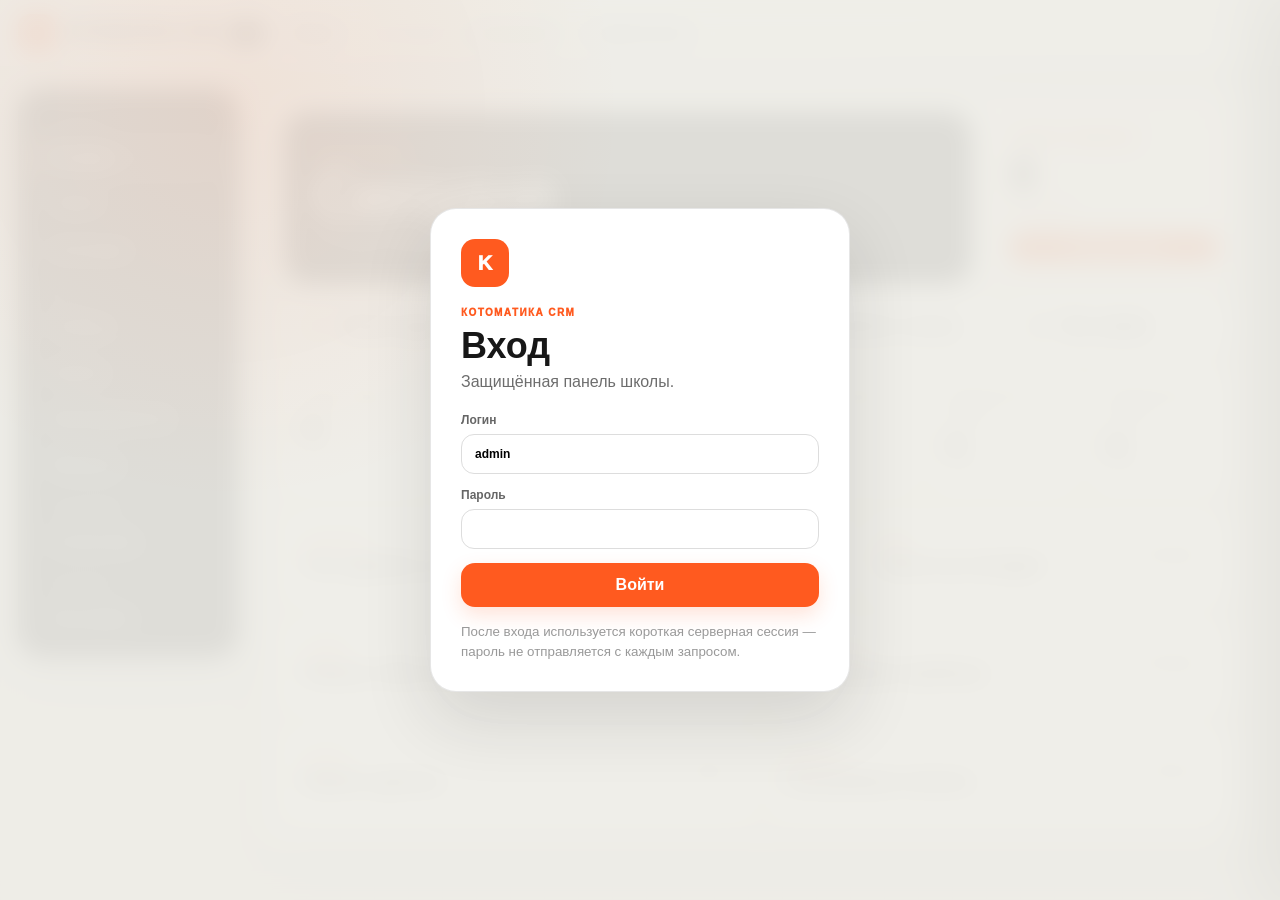
==== commit ad86b191: "CRM mobile adaptation: fix horizontal overflow, tables as cards, swipeable kanban/week, bottom-sheet" ====
--- a/index.html
+++ b/index.html
@@ -3,13 +3,21 @@
 <head>
   <meta charset="utf-8">
   <meta name="viewport" content="width=device-width,initial-scale=1,viewport-fit=cover">
-  <meta name="theme-color" content="#ff5a1f">
+  <meta name="theme-color" content="#f7f6f2">
+  <meta name="apple-mobile-web-app-capable" content="yes">
+  <meta name="mobile-web-app-capable" content="yes">
+  <meta name="apple-mobile-web-app-title" content="Котоматика">
+  <meta name="apple-mobile-web-app-status-bar-style" content="default">
+  <meta name="format-detection" content="telephone=no">
   <meta name="robots" content="noindex,nofollow,noarchive">
   <title>КОТОМАТИКА CRM</title>
   <link rel="manifest" href="manifest.webmanifest">
-  <link rel="icon" href="assets/icon-192.png">
-  <link rel="apple-touch-icon" href="assets/icon-192.png">
-  <link rel="stylesheet" href="styles.css?v=master40-trial-conflict-check">
+  <link rel="icon" type="image/png" href="assets/icon-192.png">
+  <link rel="apple-touch-icon" href="assets/apple-touch-icon.png">
+  <link rel="stylesheet" href="styles.css?v=master41-kanban-overflow-fix">
+  <link rel="stylesheet" href="mobile-ios.css?v=20261114">
+  <link rel="stylesheet" href="student-chat.css?v=20261114">
+  <link rel="stylesheet" href="mobile-adapt.css?v=20261114b">
 </head>
 <body>
 <div id="authOverlay" class="auth-overlay">
@@ -150,7 +158,7 @@
       </div>
 
       <div class="tools lead-tools">
-        <input id="search" placeholder="Поиск по имени, телефону, Telegram, цели…">
+        <input id="search" placeholder="Поиск по имени, телефону, Telegram, цели, № заявки…">
         <select id="status"><option value="">Все статусы</option><option>Новая</option><option>Связались</option><option>Пробный</option><option>Пробный проведён</option><option>Записан</option><option>Оплатил</option><option>Не отвечает</option><option>Отказ</option><option>Отложено</option><option>Не подходит</option></select>
         <select id="teacherFilter"><option value="">Все преподаватели</option><option>Егор</option><option>Миша</option><option>Иван</option><option>Никита</option></select>
         <select id="leadSourceFilter"><option value="">Все источники</option></select>
@@ -650,17 +658,29 @@
   </main>
 </div>
 
-<nav class="mobile">
-  <button data-page="today" class="active">●<span>Сегодня</span></button>
-  <button data-page="leads">📥<span>Заявки</span></button>
-  <button data-page="calendar">▦<span>Календарь</span></button>
-  <button data-page="students">👨‍🎓<span>Ученики</span></button>
-  <button data-page="groups">👥<span>Группы</span></button>
-  <button data-page="teachers">👨‍🏫<span>Учителя</span></button>
-  <button data-page="finance">₽<span>Финансы</span></button>
-  <button data-page="stats">📊<span>Статистика</span></button>
-  <button data-page="settings">⚙️<span>Настройки</span></button>
+<nav class="mobile" aria-label="Основное меню">
+  <button data-page="today" class="active"><svg viewBox="0 0 24 24" aria-hidden="true" fill="none" stroke="currentColor" stroke-width="1.9" stroke-linecap="round" stroke-linejoin="round"><rect x="3.5" y="4.5" width="17" height="16" rx="3.5"/><path d="M8 3v3M16 3v3M3.5 9.5h17"/><circle cx="12" cy="14.5" r="1.4" fill="currentColor" stroke="none"/></svg><span>Сегодня</span></button>
+  <button data-page="leads"><svg viewBox="0 0 24 24" aria-hidden="true" fill="none" stroke="currentColor" stroke-width="1.9" stroke-linecap="round" stroke-linejoin="round"><path d="M4 13.5 6.6 5.8A2 2 0 0 1 8.5 4.5h7a2 2 0 0 1 1.9 1.3L20 13.5"/><path d="M4 13.5v4a2 2 0 0 0 2 2h12a2 2 0 0 0 2-2v-4h-4.5a2.5 2.5 0 0 1-5 0z"/></svg><span>Заявки</span></button>
+  <button data-page="calendar"><svg viewBox="0 0 24 24" aria-hidden="true" fill="none" stroke="currentColor" stroke-width="1.9" stroke-linecap="round" stroke-linejoin="round"><rect x="3.5" y="4.5" width="17" height="16" rx="3.5"/><path d="M8 3v3M16 3v3M3.5 9.5h17M8 13.5h2M14 13.5h2M8 17h2"/></svg><span>Календарь</span></button>
+  <button data-page="students"><svg viewBox="0 0 24 24" aria-hidden="true" fill="none" stroke="currentColor" stroke-width="1.9" stroke-linecap="round" stroke-linejoin="round"><path d="M12 4 2.5 9 12 14l9.5-5z"/><path d="M6.5 11.5v4.2c0 1.2 2.5 2.8 5.5 2.8s5.5-1.6 5.5-2.8v-4.2"/></svg><span>Ученики</span></button>
+  <button id="moreBtn" type="button" aria-haspopup="dialog" aria-expanded="false" aria-controls="moreSheet"><svg viewBox="0 0 24 24" aria-hidden="true" fill="none" stroke="currentColor" stroke-width="1.9" stroke-linecap="round" stroke-linejoin="round"><circle cx="5.5" cy="12" r="1.6" fill="currentColor" stroke="none"/><circle cx="12" cy="12" r="1.6" fill="currentColor" stroke="none"/><circle cx="18.5" cy="12" r="1.6" fill="currentColor" stroke="none"/></svg><span>Ещё</span></button>
 </nav>
+<div id="moreSheet" class="more-sheet" hidden>
+  <div class="more-shade" data-close-more></div>
+  <div class="more-panel" role="dialog" aria-label="Другие разделы">
+    <div class="more-grip"></div>
+    <button data-page="groups"><svg viewBox="0 0 24 24" aria-hidden="true" fill="none" stroke="currentColor" stroke-width="1.9" stroke-linecap="round" stroke-linejoin="round"><circle cx="9" cy="8.5" r="3.2"/><path d="M3 19c.4-3.2 2.8-5 6-5s5.6 1.8 6 5"/><path d="M16 5.6a3 3 0 0 1 0 5.8M18 14.4c1.7.6 2.8 2.1 3 4.6"/></svg><span>Группы</span></button>
+    <button data-page="teachers"><svg viewBox="0 0 24 24" aria-hidden="true" fill="none" stroke="currentColor" stroke-width="1.9" stroke-linecap="round" stroke-linejoin="round"><rect x="3" y="4.5" width="18" height="12" rx="2.5"/><path d="M8 20.5h8M12 16.5v4M7.5 9h5M7.5 12h8"/></svg><span>Преподаватели</span></button>
+    <button data-page="finance"><svg viewBox="0 0 24 24" aria-hidden="true" fill="none" stroke="currentColor" stroke-width="1.9" stroke-linecap="round" stroke-linejoin="round"><rect x="3" y="6" width="18" height="13" rx="3"/><path d="M3 10.5h18"/><circle cx="16.5" cy="15" r="1.3" fill="currentColor" stroke="none"/></svg><span>Финансы</span></button>
+    <button data-page="stats"><svg viewBox="0 0 24 24" aria-hidden="true" fill="none" stroke="currentColor" stroke-width="1.9" stroke-linecap="round" stroke-linejoin="round"><path d="M4 20V10M10 20V4M16 20v-7M21 20H3"/></svg><span>Статистика</span></button>
+    <button data-page="settings"><svg viewBox="0 0 24 24" aria-hidden="true" fill="none" stroke="currentColor" stroke-width="1.9" stroke-linecap="round" stroke-linejoin="round"><circle cx="12" cy="12" r="3"/><path d="M19.4 14.5a1.7 1.7 0 0 0 .3 1.9l.1.1a2 2 0 1 1-2.8 2.8l-.1-.1a1.7 1.7 0 0 0-1.9-.3 1.7 1.7 0 0 0-1 1.5V21a2 2 0 1 1-4 0v-.1a1.7 1.7 0 0 0-1.1-1.5 1.7 1.7 0 0 0-1.9.3l-.1.1a2 2 0 1 1-2.8-2.8l.1-.1a1.7 1.7 0 0 0 .3-1.9 1.7 1.7 0 0 0-1.5-1H3a2 2 0 1 1 0-4h.1a1.7 1.7 0 0 0 1.5-1.1 1.7 1.7 0 0 0-.3-1.9l-.1-.1a2 2 0 1 1 2.8-2.8l.1.1a1.7 1.7 0 0 0 1.9.3h.1a1.7 1.7 0 0 0 1-1.5V3a2 2 0 1 1 4 0v.1a1.7 1.7 0 0 0 1 1.5 1.7 1.7 0 0 0 1.9-.3l.1-.1a2 2 0 1 1 2.8 2.8l-.1.1a1.7 1.7 0 0 0-.3 1.9v.1a1.7 1.7 0 0 0 1.5 1H21a2 2 0 1 1 0 4h-.1a1.7 1.7 0 0 0-1.5 1z"/></svg><span>Настройки</span></button>
+  </div>
+</div>
+<div id="iosInstall" class="ios-install" hidden>
+  <img src="assets/apple-touch-icon.png" alt="" width="44" height="44">
+  <div><b>Добавьте CRM на экран «Домой»</b><p>В Safari нажмите <span class="share-ico" aria-hidden="true"><svg viewBox="0 0 24 24" fill="none" stroke="currentColor" stroke-width="2" stroke-linecap="round" stroke-linejoin="round"><path d="M12 15V3M8 7l4-4 4 4M6 11H5a2 2 0 0 0-2 2v6a2 2 0 0 0 2 2h14a2 2 0 0 0 2-2v-6a2 2 0 0 0-2-2h-1"/></svg></span> «Поделиться», затем «На экран “Домой”».</p></div>
+  <button id="iosInstallClose" type="button" aria-label="Скрыть подсказку">×</button>
+</div>
 
 <!-- Карточка заявки -->
 <div id="drawer" class="drawer"><div class="shade"></div><aside>
@@ -1086,6 +1106,8 @@
   <button id="lessonSave" class="save">Добавить в календарь</button>
 </div>
 
-<script src="app.js?v=master40-trial-conflict-check"></script>
+<script src="app.js?v=master41-kanban-overflow-fix"></script>
+<script src="student-chat.js?v=20261114"></script>
+<script src="mobile-ios.js?v=20261114" defer></script>
 </body>
 </html>
--- a/styles.css
+++ b/styles.css
@@ -1702,6 +1702,39 @@
 .lead-card-meta{display:flex;gap:5px;flex-wrap:wrap;margin-top:8px}
 .lead-card-meta span{
   background:#f2f2ef;border-radius:999px;padding:4px 6px;color:#777;font-size:7px;font-weight:800
+}
+.lead-kanban-column,
+.lead-kanban-cards,
+.lead-kanban-card{
+  min-width:0;
+}
+.lead-kanban-card{
+  width:100%;
+  max-width:100%;
+  box-sizing:border-box;
+  overflow:hidden;
+}
+.lead-card-top,
+.lead-card-meta,
+.lead-card-footer{
+  min-width:0;
+}
+.lead-card-meta span{
+  max-width:100%;
+}
+.lead-card-meta .lead-source-chip{
+  display:block;
+  flex:1 1 0;
+  min-width:0;
+  overflow:hidden;
+  text-overflow:ellipsis;
+  white-space:nowrap;
+}
+.lead-card-footer>span{
+  min-width:0;
+  overflow:hidden;
+  text-overflow:ellipsis;
+  white-space:nowrap;
 }
 .lead-card-event{
   margin-top:7px;border-radius:8px;background:#fff4ec;color:#a64b24;padding:6px;font-size:7px;font-weight:900
@@ -2949,3 +2982,43 @@
     grid-column:2;
   }
 }
+
+
+/* ================= MASTER v41 — Kanban overflow fix =================
+   Long source URLs must never widen a card or a kanban column. */
+.lead-kanban-column,
+.lead-kanban-cards,
+.lead-kanban-card{
+  min-width:0!important;
+}
+.lead-kanban-card{
+  width:100%!important;
+  max-width:100%!important;
+  box-sizing:border-box!important;
+  overflow:hidden!important;
+}
+.lead-card-top,
+.lead-card-meta,
+.lead-card-footer{
+  min-width:0!important;
+}
+.lead-card-meta{
+  max-width:100%!important;
+  overflow:hidden!important;
+}
+.lead-card-meta span{
+  min-width:0!important;
+  max-width:100%!important;
+  overflow:hidden!important;
+  text-overflow:ellipsis!important;
+  white-space:nowrap!important;
+}
+.lead-card-meta span:nth-child(2){
+  flex:1 1 0!important;
+}
+.lead-card-footer>span{
+  min-width:0!important;
+  overflow:hidden!important;
+  text-overflow:ellipsis!important;
+  white-space:nowrap!important;
+}
--- a/mobile-ios.css
+++ b/mobile-ios.css
@@ -0,0 +1,88 @@
+/* КОТОМАТИКА CRM — доработка под iPhone / приложение на экране «Домой» (2026-11-14)
+   Подключается после styles.css. Меняет только мобильный вид (≤900px). */
+
+html{-webkit-text-size-adjust:100%;text-size-adjust:100%}
+body{-webkit-tap-highlight-color:transparent}
+button,a,select,summary,[data-page]{touch-action:manipulation}
+.mobile,.more-sheet{-webkit-touch-callout:none;-webkit-user-select:none;user-select:none}
+
+/* Подсказка установки на iPhone (по умолчанию скрыта, показывается скриптом) */
+.ios-install{display:none}
+
+@media(max-width:900px){
+  /* ----- шапка: учитываем «чёлку» и режим приложения ----- */
+  .top{padding-top:env(safe-area-inset-top)}
+  .top .wrap{padding-left:max(14px,env(safe-area-inset-left));padding-right:max(14px,env(safe-area-inset-right))}
+  .layout{padding-left:max(14px,env(safe-area-inset-left));padding-right:max(14px,env(safe-area-inset-right))}
+
+  /* ----- нижняя панель: 4 главных раздела + «Ещё» ----- */
+  body{padding-bottom:calc(84px + env(safe-area-inset-bottom))}
+  nav.mobile{
+    display:flex;position:fixed;left:0;right:0;bottom:0;z-index:40;
+    padding:6px max(8px,env(safe-area-inset-right)) calc(6px + env(safe-area-inset-bottom)) max(8px,env(safe-area-inset-left));
+    gap:2px;overflow:visible;border-radius:0;
+    background:rgba(255,255,255,.94);
+    -webkit-backdrop-filter:saturate(180%) blur(18px);backdrop-filter:saturate(180%) blur(18px);
+    border-top:1px solid rgba(23,25,28,.09);box-shadow:0 -6px 24px rgba(23,25,28,.06);
+  }
+  nav.mobile button{
+    flex:1 1 0;min-width:0;min-height:52px;padding:6px 2px 4px;border:0;border-radius:14px;
+    background:transparent;color:#7b828b;font-size:10px;
+    display:flex;flex-direction:column;align-items:center;justify-content:center;gap:3px;position:relative;
+  }
+  nav.mobile button svg{width:25px;height:25px;display:block}
+  nav.mobile button span{display:block;margin:0;font-size:10.5px;line-height:1.1;font-weight:800;letter-spacing:.01em}
+  nav.mobile button.active,nav.mobile button.has-active{background:transparent;color:var(--o,#ff5a1f)}
+  nav.mobile button.active::before,nav.mobile button.has-active::before{
+    content:"";position:absolute;top:-7px;left:26%;right:26%;height:3px;border-radius:0 0 3px 3px;background:var(--o,#ff5a1f)}
+  nav.mobile button:active{background:rgba(255,90,31,.08)}
+
+  /* ----- «Ещё»: лист снизу ----- */
+  .more-sheet[hidden]{display:none}
+  .more-sheet{position:fixed;inset:0;z-index:60}
+  .more-shade{position:absolute;inset:0;background:rgba(17,17,17,.38);animation:km-fade .18s ease-out}
+  .more-panel{
+    position:absolute;left:0;right:0;bottom:0;background:#fff;border-radius:24px 24px 0 0;
+    padding:10px max(14px,env(safe-area-inset-right)) calc(14px + env(safe-area-inset-bottom)) max(14px,env(safe-area-inset-left));
+    display:grid;grid-template-columns:1fr 1fr;gap:10px;animation:km-up .22s cubic-bezier(.2,.8,.2,1);
+    box-shadow:0 -12px 40px rgba(17,17,17,.18);
+  }
+  .more-grip{grid-column:1/-1;width:42px;height:5px;border-radius:99px;background:#d9dbde;margin:2px auto 6px}
+  .more-panel button{
+    display:flex;align-items:center;gap:12px;min-height:58px;padding:12px 14px;border:1px solid var(--line,#e6e3dc);
+    border-radius:16px;background:#faf9f6;color:#17191c;font:inherit;font-size:15px;font-weight:800;text-align:left;
+  }
+  .more-panel button svg{width:24px;height:24px;flex:none;color:var(--o,#ff5a1f)}
+  .more-panel button.active{background:#fff0e9;border-color:#ffc9b3}
+  .more-panel button:last-child{grid-column:1/-1}
+  @keyframes km-up{from{transform:translateY(100%)}to{transform:none}}
+  @keyframes km-fade{from{opacity:0}to{opacity:1}}
+
+  /* ----- iPhone: без авто-увеличения полей и с нормальными зонами нажатия ----- */
+  input,select,textarea{font-size:16px!important}
+  input:not([type=checkbox]):not([type=radio]),select{min-height:44px}
+  .toast{bottom:calc(92px + env(safe-area-inset-bottom))}
+  #globalToast{bottom:calc(92px + env(safe-area-inset-bottom))}
+
+  /* ----- подсказка «Добавить на экран Домой» ----- */
+  .ios-install:not([hidden]){
+    display:flex;align-items:center;gap:12px;position:fixed;left:12px;right:12px;
+    bottom:calc(84px + env(safe-area-inset-bottom));z-index:45;padding:12px 14px;border-radius:18px;
+    background:#17191c;color:#fff;box-shadow:0 14px 36px rgba(17,17,17,.32);animation:km-up .25s ease-out;
+  }
+  .ios-install img{border-radius:10px;flex:none}
+  .ios-install b{display:block;font-size:14px;line-height:1.25}
+  .ios-install p{margin:3px 0 0;font-size:12.5px;line-height:1.35;color:#cfd2d6}
+  .ios-install .share-ico{display:inline-block;vertical-align:-5px;color:#5ab0ff}
+  .ios-install .share-ico svg{width:19px;height:19px}
+  .ios-install button{flex:none;width:34px;height:34px;border:0;border-radius:50%;background:rgba(255,255,255,.12);color:#fff;font-size:22px;line-height:1;padding:0}
+
+  /* ----- дровер/карточки не заезжают под нижнюю панель ----- */
+  .drawer aside,#studentDrawer aside,#groupDrawer aside{padding-bottom:calc(16px + env(safe-area-inset-bottom))}
+}
+
+/* В режиме приложения (с экрана «Домой») браузерных панелей нет — подсказка и кнопка установки не нужны */
+@media(display-mode:standalone){
+  .install,.ios-install{display:none!important}
+  html{overscroll-behavior-y:none}
+}
--- a/student-chat.css
+++ b/student-chat.css
@@ -0,0 +1,39 @@
+/* КОТОМАТИКА CRM — мини-чат ученика и блок «Время занятия» */
+#studentRows .name{cursor:pointer;display:inline-flex;align-items:center;gap:6px;border-bottom:1px dashed rgba(255,90,31,.55);color:#17191c}
+#studentRows .name::after{content:"";width:15px;height:15px;flex:none;opacity:.75;background:no-repeat center/contain url("data:image/svg+xml;utf8,<svg xmlns='http://www.w3.org/2000/svg' viewBox='0 0 24 24' fill='none' stroke='%23ff5a1f' stroke-width='2' stroke-linecap='round' stroke-linejoin='round'><path d='M21 12a8 8 0 0 1-11.6 7.1L3 21l1.9-5.4A8 8 0 1 1 21 12z'/></svg>")}
+#studentRows .name:hover{color:var(--o,#ff5a1f)}
+.s-lesson-block{margin:4px 0 14px;padding:14px;border:1px dashed #ffc9b3;border-radius:16px;background:#fff8f4}
+.s-lesson-block[hidden]{display:none}
+.s-lesson-title{display:grid;gap:3px;margin-bottom:12px}.s-lesson-title b{font-size:14px}.s-lesson-title small{color:#8a7f78;font-size:12px;font-weight:600}
+.s-lesson-block .field-hint{display:block;color:#8a7f78;font-size:12px}
+.chat-drawer aside{display:flex;flex-direction:column;padding:0;overflow:hidden!important;background:#f4f2ec}
+.chat-top{display:flex;align-items:center;gap:10px;padding:max(12px,env(safe-area-inset-top)) 14px 12px;background:#fff;border-bottom:1px solid var(--line)}
+.chat-avatar{width:42px;height:42px;flex:none;border-radius:50%;background:var(--o,#ff5a1f);color:#fff;display:grid;place-items:center;font-weight:900;font-size:18px}
+.chat-title{min-width:0;flex:1;display:grid;gap:2px}.chat-title b{font-size:16px;white-space:nowrap;overflow:hidden;text-overflow:ellipsis}
+.chat-title small{color:var(--muted,#777);font-size:12px;line-height:1.25}
+.chat-top button{border:1px solid var(--line);background:#fff;border-radius:12px;font:inherit}
+.chat-card-btn{padding:8px 10px;font-size:12px;font-weight:800}
+.chat-x{width:38px;height:38px;font-size:22px;line-height:1;padding:0}
+.chat-feed{flex:1;overflow-y:auto;padding:14px 14px 8px;display:flex;flex-direction:column;gap:6px;-webkit-overflow-scrolling:touch;overscroll-behavior:contain}
+.chat-day{align-self:center;margin:8px 0 2px;padding:3px 10px;border-radius:99px;background:rgba(23,25,28,.07);color:#6c737b;font-size:11px;font-weight:800}
+.chat-sys{align-self:center;max-width:92%}.chat-sys span{display:block;padding:5px 11px;border-radius:99px;background:#fff;border:1px solid var(--line);color:#5d646c;font-size:12px;font-weight:700;text-align:center}
+.chat-row{display:flex}.chat-row.me{justify-content:flex-end}
+.chat-row .bubble{position:relative;max-width:82%;padding:9px 12px 18px;border-radius:16px;font-size:14px;line-height:1.35;word-break:break-word;background:#fff;border:1px solid var(--line)}
+.chat-row.me .bubble{background:#ffe9de;border-color:#ffd2bd;border-bottom-right-radius:5px}
+.chat-row.pay .bubble{background:#e7f6ec;border-color:#bfe5cb;border-bottom-left-radius:5px;display:grid;gap:2px;min-width:150px}
+.chat-row.pay b{color:#156c3a;font-size:15px}.chat-row.pay span{color:#4d6b58;font-size:12px}
+.chat-row time{position:absolute;right:10px;bottom:3px;font-size:10px;color:#8b9299}
+.chat-empty{margin:auto;text-align:center;color:#8b9299;font-size:13px;line-height:1.5;padding:30px 20px}
+.chat-pay{background:#fff;border-top:1px solid var(--line);padding:12px 14px;display:grid;gap:10px}.chat-pay[hidden]{display:none}
+.chat-pay-row{display:grid;grid-template-columns:minmax(120px,.8fr) 1.3fr;gap:10px}
+.chat-pay label{display:grid;gap:5px;font-size:11px;font-weight:900;color:#666}
+.chat-pay input{width:100%;box-sizing:border-box;border:1px solid var(--line);border-radius:12px;padding:10px 12px;font:inherit;background:#fff}
+.chat-chips{display:flex;gap:8px;flex-wrap:wrap}.chat-chips button{border:1px solid var(--line);background:#faf9f6;border-radius:99px;padding:8px 14px;font:inherit;font-size:13px;font-weight:800;color:#444}
+.chat-chips button.on{background:#17191c;border-color:#17191c;color:#fff}
+.chat-pay .field-hint{color:#6d7a72;font-size:12px}
+.chat-composer{display:flex;align-items:flex-end;gap:8px;padding:10px 12px calc(10px + env(safe-area-inset-bottom));background:#fff;border-top:1px solid var(--line)}
+.chat-composer textarea{flex:1;resize:none;border:1px solid var(--line);border-radius:18px;padding:10px 14px;font:inherit;line-height:1.3;max-height:120px;background:#faf9f6}
+.chat-rub,.chat-send{flex:none;width:42px;height:42px;border-radius:50%;border:0;display:grid;place-items:center;font:inherit}
+.chat-rub{background:#e7f6ec;color:#156c3a;font-size:20px;font-weight:900}.chat-rub.on{background:#156c3a;color:#fff}
+.chat-send{background:var(--o,#ff5a1f);color:#fff}.chat-send svg{width:20px;height:20px}.chat-send:disabled{opacity:.5}
+@media(max-width:560px){.chat-drawer aside{width:100%}.chat-composer textarea,.chat-pay input{font-size:16px}}
--- a/mobile-adapt.css
+++ b/mobile-adapt.css
@@ -0,0 +1,116 @@
+/* КОТОМАТИКА CRM — адаптация всех разделов под телефон (2026-11-14)
+   Подключается последним. Действует на экранах до 900px (планшет) и до 700px (телефон). */
+
+[hidden]{display:none!important}
+
+@media(max-width:900px){
+  /* Главная причина «уезжающих» страниц: колонка 1fr не сжималась по содержимому (канбан, таблицы, неделя). */
+  .layout{grid-template-columns:minmax(0,1fr)}
+  main{min-width:0;max-width:100%}
+  :where(.page *){min-width:0}
+  .page{overflow-x:clip}
+  .calendar-layout,.calendar-layout-pro,.calendar-bottom-grid,.stats-dashboard-grid,.stats-hero,.settings,.settings-grid{grid-template-columns:minmax(0,1fr)}
+  .scroll,.lead-kanban-wrap,.calendar-week-view{-webkit-overflow-scrolling:touch;max-width:100%}
+}
+
+@media(max-width:700px){
+  /* ---------- общие размеры: пальцем попасть легко ---------- */
+  .page small,.drawer small,.modal small{font-size:11.5px!important}
+  .page .sub{font-size:12px!important}
+  button,select,summary{min-height:40px}
+  input[type=checkbox],input[type=radio]{width:22px;height:22px;min-height:0}
+  input[type=date],input[type=datetime-local],input[type=time]{min-height:44px;line-height:1.2}
+  .head h1{font-size:30px}
+  .head-actions{width:100%}.head-actions button{flex:1}
+  .top-refresh{min-height:40px}
+  #todayRefresh,#studentShowAttention,#financeShowDebtors,#teacherAdvisorOpen,#logoutCurrent{min-height:44px}
+  .page .metrics button,.page article button{min-height:40px}
+  .page :is(.compact-item,.priority-item,.attention-item) button{min-height:38px;padding-left:14px;padding-right:14px}
+
+  /* ---------- фильтры: поиск на всю ширину, списки по два в ряд ---------- */
+  .tools{display:grid;grid-template-columns:1fr 1fr;gap:8px}
+  .tools input{grid-column:1/-1;min-width:0;width:100%}
+  .tools select{width:100%;min-width:0}
+  .tools>*:last-child:nth-child(even){grid-column:1/-1}
+  .lead-tools{grid-template-columns:1fr 1fr}
+  .lead-tools>input,.lead-tools>:first-child{grid-column:1/-1}
+  .lead-view-toggle button,.calendar-view-toggle button{min-height:42px}
+  .lead-quick-filters{display:flex;gap:8px;overflow-x:auto;flex-wrap:nowrap;padding-bottom:4px;-webkit-overflow-scrolling:touch;scrollbar-width:none}
+  .lead-quick-filters::-webkit-scrollbar{display:none}
+  .lead-quick-filters button{flex:none;min-height:40px;white-space:nowrap}
+
+  /* ---------- канбан заявок: колонки листаются свайпом ---------- */
+  .lead-kanban-wrap{scroll-snap-type:x mandatory;scroll-padding:0 14px;margin:0 -14px;padding:0 14px 10px}
+  .lead-kanban{min-width:0;width:max-content;grid-template-columns:repeat(7,min(82vw,340px));gap:10px}
+  .lead-kanban-column{scroll-snap-align:center;min-height:200px}
+  .lead-kanban-card .lead-card-footer button{min-height:38px}
+
+  /* ---------- таблицы → карточки ---------- */
+  #page-students .table,#leadTableView{background:transparent;border:0;border-radius:0;overflow:visible}
+  #page-students .scroll,#leadTableView .scroll{overflow:visible}
+  #page-students table,#leadTableView table{min-width:0;width:100%;display:block}
+  #page-students thead,#leadTableView thead{display:none}
+  #page-students tbody,#leadTableView tbody{display:grid;gap:10px}
+  #page-students tr,#leadTableView tr{display:grid;gap:6px 12px;padding:14px;background:#fff;border:1px solid var(--line);border-radius:18px;box-shadow:0 4px 14px rgba(17,17,17,.04)}
+  #page-students td,#leadTableView td{display:block;padding:0;border:0;min-width:0;font-size:14px}
+  #page-students td[colspan],#leadTableView td[colspan]{grid-column:1/-1}
+  #page-students td::before,#leadTableView td::before{display:block;font-size:10px;font-weight:900;letter-spacing:.07em;text-transform:uppercase;color:#9aa0a6;margin-bottom:2px}
+  /* ученики: имя+статус, затем класс/программа/преподаватель/тариф/оплата */
+  #page-students tr:not(:has(td[colspan])){grid-template-columns:minmax(0,1.5fr) minmax(0,1fr);grid-template-areas:"name stat" "grade prog" "teach tar" "pay pay"}
+  #page-students td:nth-child(1){grid-area:name}
+  #page-students td:nth-child(2){grid-area:grade}#page-students td:nth-child(2)::before{content:"Класс"}
+  #page-students td:nth-child(3){grid-area:prog}
+  #page-students td:nth-child(3)::before{content:"Программа"}
+  #page-students td:nth-child(4){grid-area:teach}
+  #page-students td:nth-child(4)::before{content:"Преподаватель"}
+  #page-students td:nth-child(5){grid-area:tar}
+  #page-students td:nth-child(5)::before{content:"Тариф"}
+  #page-students td:nth-child(6){grid-area:pay}
+  #page-students td:nth-child(6)::before{content:"Следующая оплата"}
+  #page-students td:nth-child(7){grid-area:stat;justify-self:end}
+  #page-students td:nth-child(1) .name{font-size:17px;font-weight:900}
+  /* заявки: чекбокс+приоритет+время, имя, цель, контакт/преподаватель/статус */
+  #leadTableView tr:not(:has(td[colspan])){grid-template-columns:auto 1fr auto;grid-template-areas:"chk pri time" "name name name" "goal goal goal" "contact teach stat"}
+  #leadTableView td:nth-child(1){grid-area:chk;align-self:center}
+  #leadTableView td:nth-child(2){grid-area:pri}
+  #leadTableView td:nth-child(3){grid-area:time;text-align:right}
+  #leadTableView td:nth-child(4){grid-area:name}
+  #leadTableView td:nth-child(4) .name{font-size:17px;font-weight:900}
+  #leadTableView td:nth-child(5){grid-area:goal}
+  #leadTableView td:nth-child(5)::before{content:"Цель"}
+  #leadTableView td:nth-child(6){grid-area:contact}
+  #leadTableView td:nth-child(6)::before{content:"Контакт"}
+  #leadTableView td:nth-child(7){grid-area:teach}
+  #leadTableView td:nth-child(7)::before{content:"Преподаватель"}
+  #leadTableView td:nth-child(8){grid-area:stat;justify-self:end;align-self:end}
+
+  /* таблицы статистики остаются таблицами, но листаются внутри своей рамки */
+  .stats-table-panel .scroll{overflow-x:auto}
+  .stats-table{min-width:640px}
+
+  /* ---------- календарь: неделя листается по дням ---------- */
+  .calendar-week-view{scroll-snap-type:x mandatory;margin:0 -4px;padding:0 4px 6px}
+  .calendar-week-grid{min-width:0;width:max-content;grid-template-columns:repeat(7,calc(100vw - 92px));gap:10px}
+  .calendar-week-day{scroll-snap-align:start;min-height:260px}
+  .calendar-nav button{min-width:46px;min-height:46px}
+  .week-add{min-height:38px}
+  .calendar-week-day-head{min-height:44px}
+
+  /* ---------- карточки/окна: на весь экран, закрытие под палец ---------- */
+  .drawer aside{width:100%;max-width:100%;padding:0 14px calc(18px + env(safe-area-inset-bottom))}
+  .drawer-top{position:sticky;top:0;z-index:6;background:var(--paper,#f7f6f2);padding:calc(10px + env(safe-area-inset-top)) 0 8px;align-items:center}
+  .drawer-top button{width:46px;height:46px;border:1px solid var(--line)}
+  .drawer h2{font-size:26px;margin:14px 0 6px}
+  .drawer .actions,.drawer .student-quick-actions .actions{grid-template-columns:1fr 1fr}
+  .drawer .two{grid-template-columns:1fr}
+  .drawer .card{border-radius:18px;padding:16px}
+
+  .modal{left:0;right:0;top:auto;bottom:0;transform:none;width:100%;max-height:92vh;max-height:92dvh;border-radius:24px 24px 0 0;
+    padding:18px 16px calc(20px + env(safe-area-inset-bottom));animation:km-sheet .24s cubic-bezier(.2,.8,.2,1)}
+  .modal .two{grid-template-columns:1fr}
+  .modal-top button{width:44px;height:44px}
+  @keyframes km-sheet{from{transform:translateY(100%)}to{transform:none}}
+
+  /* системные сообщения не прячутся под нижнюю панель */
+  #globalError{position:fixed;left:12px;right:12px;bottom:calc(86px + env(safe-area-inset-bottom));z-index:120}
+}
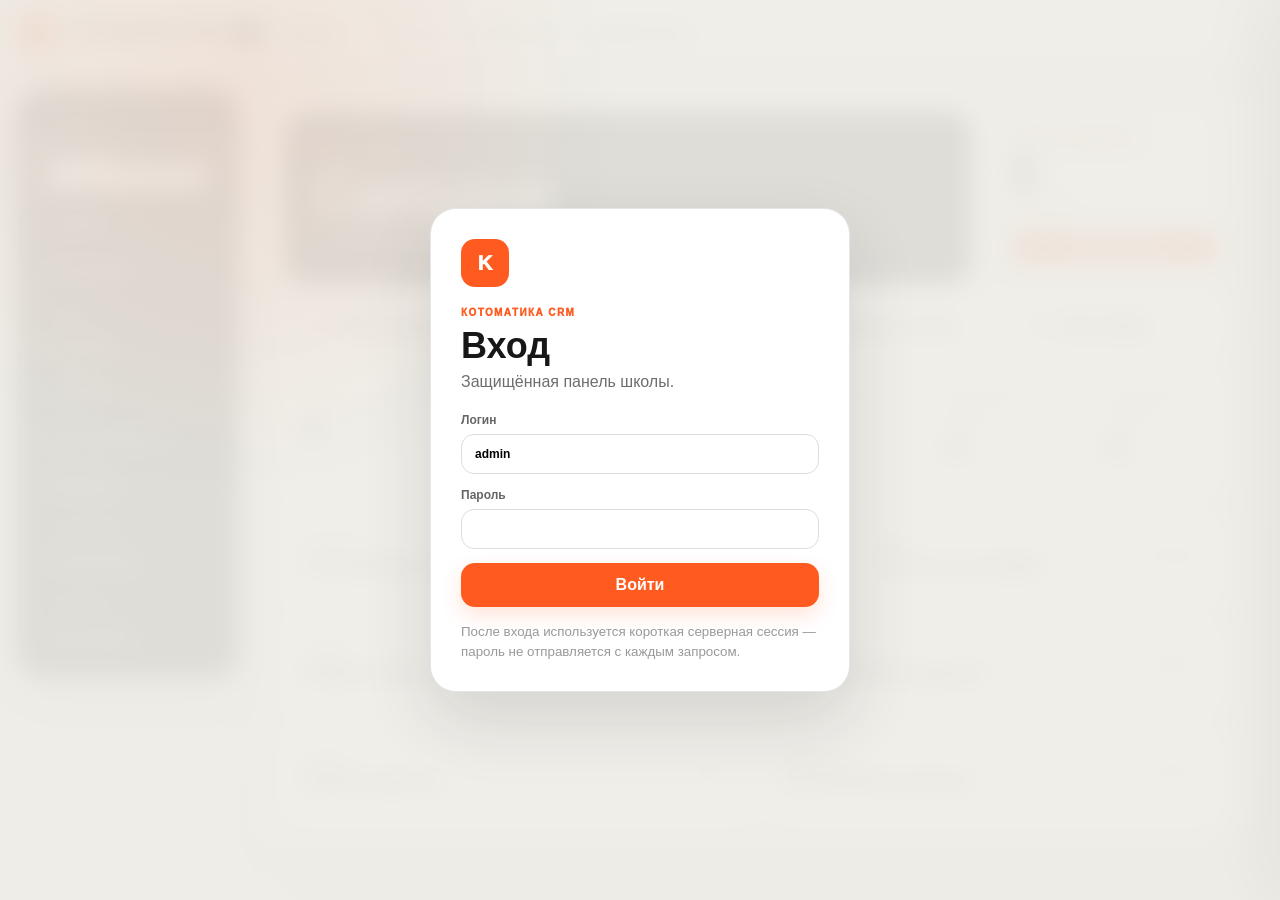
==== commit f223d103: "Leads: delete selected leads, selection on kanban cards, instant delete without full reload Co-Autho" ====
--- a/index.html
+++ b/index.html
@@ -14,10 +14,9 @@
   <link rel="manifest" href="manifest.webmanifest">
   <link rel="icon" type="image/png" href="assets/icon-192.png">
   <link rel="apple-touch-icon" href="assets/apple-touch-icon.png">
-  <link rel="stylesheet" href="styles.css?v=master41-kanban-overflow-fix">
+  <link rel="stylesheet" href="styles.css?v=master42-bulk-delete">
   <link rel="stylesheet" href="mobile-ios.css?v=20261114">
   <link rel="stylesheet" href="student-chat.css?v=20261114">
-  <link rel="stylesheet" href="mobile-adapt.css?v=20261114b">
 </head>
 <body>
 <div id="authOverlay" class="auth-overlay">
@@ -181,6 +180,7 @@
           <option>Не назначен</option><option>Егор</option><option>Миша</option><option>Иван</option><option>Никита</option>
         </select>
         <button id="leadBulkApply" type="button">Применить</button>
+        <button id="leadBulkDelete" type="button">Удалить выбранные</button>
         <button id="leadBulkClear" type="button">Снять выбор</button>
         <small id="leadBulkProgress"></small>
       </div>
@@ -1106,7 +1106,7 @@
   <button id="lessonSave" class="save">Добавить в календарь</button>
 </div>
 
-<script src="app.js?v=master41-kanban-overflow-fix"></script>
+<script src="app.js?v=master42-bulk-delete"></script>
 <script src="student-chat.js?v=20261114"></script>
 <script src="mobile-ios.js?v=20261114" defer></script>
 </body>
--- a/styles.css
+++ b/styles.css
@@ -1623,7 +1623,7 @@
 
 .lead-bulk-bar{
   display:grid;
-  grid-template-columns:auto minmax(170px,.8fr) minmax(190px,.8fr) auto auto 1fr;
+  grid-template-columns:auto minmax(170px,.8fr) minmax(190px,.8fr) auto auto auto 1fr;
   gap:8px;align-items:center;
   margin-bottom:10px;padding:9px 11px;border-radius:14px;
   background:#111;color:#fff
@@ -3022,3 +3022,14 @@
   text-overflow:ellipsis!important;
   white-space:nowrap!important;
 }
+
+/* Удаление выбранных заявок и выбор карточек в канбане (2026-11-18) */
+.lead-bulk-bar button#leadBulkDelete{background:#e5484d;color:#fff}
+.lead-bulk-bar button:disabled{opacity:.55;cursor:wait}
+.lead-card-check{width:16px;height:16px;margin:0 2px 0 0;flex:none;accent-color:#ff5a1f;cursor:pointer}
+.lead-card-top .lead-priority{margin-right:auto}
+.lead-kanban-card:has(.lead-card-check:checked){outline:2px solid #ff5a1f;outline-offset:-1px}
+@media(max-width:850px){.lead-bulk-bar button#leadBulkDelete{grid-column:1/-1}}
+/* панель выбранных заявок остаётся на виду при прокрутке */
+.lead-bulk-bar{position:sticky;top:78px;z-index:30;box-shadow:0 10px 30px rgba(0,0,0,.18)}
+@media(max-width:900px){.lead-bulk-bar{top:calc(64px + env(safe-area-inset-top))}}
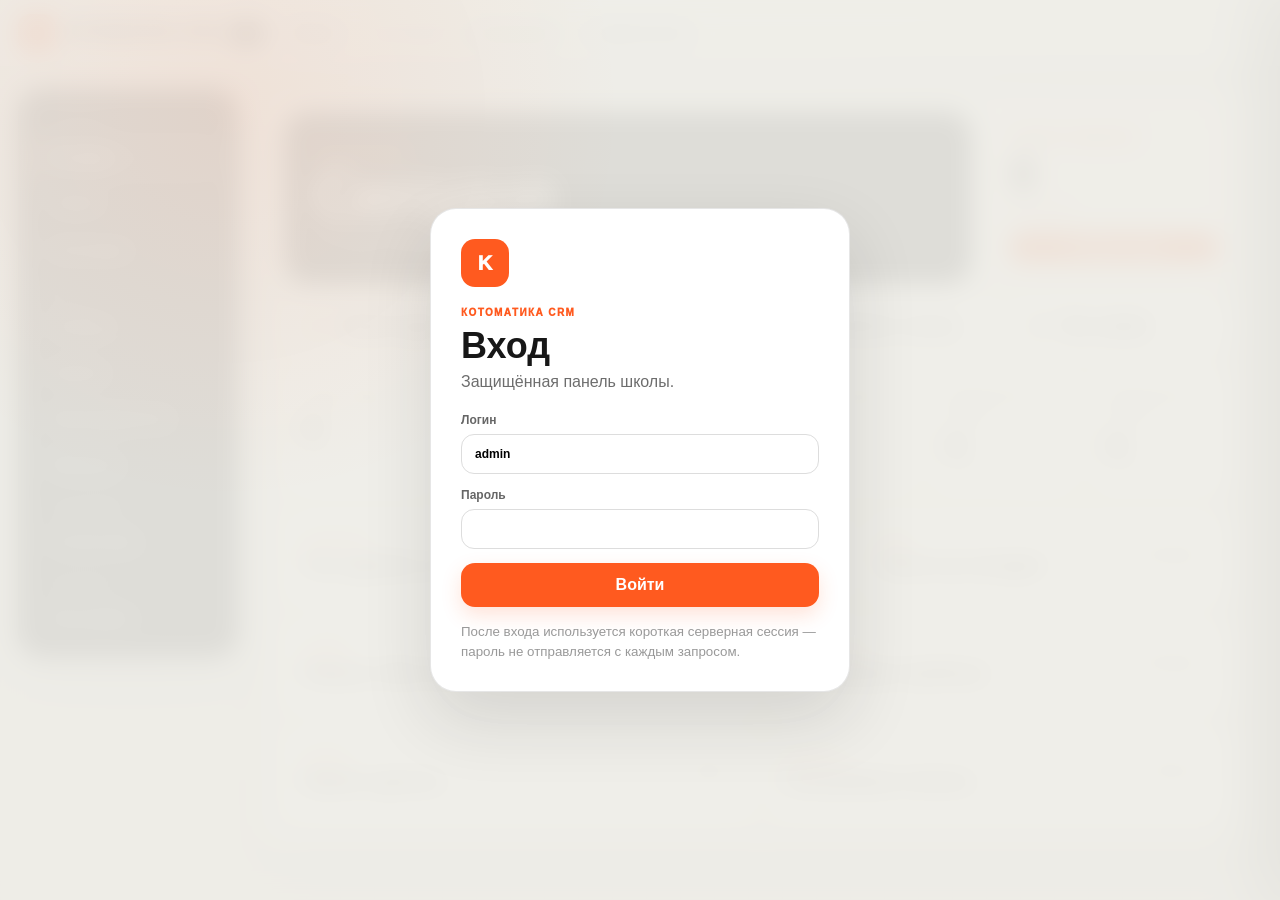
==== commit 70516fac: "Merge main into crm/mobile-adapt (bulk delete) Co-Authored-By: Claude Opus 5.5 <noreply@anthropic.co" ====
--- a/index.html
+++ b/index.html
@@ -17,6 +17,7 @@
   <link rel="stylesheet" href="styles.css?v=master42-bulk-delete">
   <link rel="stylesheet" href="mobile-ios.css?v=20261114">
   <link rel="stylesheet" href="student-chat.css?v=20261114">
+  <link rel="stylesheet" href="mobile-adapt.css?v=20261114b">
 </head>
 <body>
 <div id="authOverlay" class="auth-overlay">
--- a/mobile-adapt.css
+++ b/mobile-adapt.css
@@ -0,0 +1,116 @@
+/* КОТОМАТИКА CRM — адаптация всех разделов под телефон (2026-11-14)
+   Подключается последним. Действует на экранах до 900px (планшет) и до 700px (телефон). */
+
+[hidden]{display:none!important}
+
+@media(max-width:900px){
+  /* Главная причина «уезжающих» страниц: колонка 1fr не сжималась по содержимому (канбан, таблицы, неделя). */
+  .layout{grid-template-columns:minmax(0,1fr)}
+  main{min-width:0;max-width:100%}
+  :where(.page *){min-width:0}
+  .page{overflow-x:clip}
+  .calendar-layout,.calendar-layout-pro,.calendar-bottom-grid,.stats-dashboard-grid,.stats-hero,.settings,.settings-grid{grid-template-columns:minmax(0,1fr)}
+  .scroll,.lead-kanban-wrap,.calendar-week-view{-webkit-overflow-scrolling:touch;max-width:100%}
+}
+
+@media(max-width:700px){
+  /* ---------- общие размеры: пальцем попасть легко ---------- */
+  .page small,.drawer small,.modal small{font-size:11.5px!important}
+  .page .sub{font-size:12px!important}
+  button,select,summary{min-height:40px}
+  input[type=checkbox],input[type=radio]{width:22px;height:22px;min-height:0}
+  input[type=date],input[type=datetime-local],input[type=time]{min-height:44px;line-height:1.2}
+  .head h1{font-size:30px}
+  .head-actions{width:100%}.head-actions button{flex:1}
+  .top-refresh{min-height:40px}
+  #todayRefresh,#studentShowAttention,#financeShowDebtors,#teacherAdvisorOpen,#logoutCurrent{min-height:44px}
+  .page .metrics button,.page article button{min-height:40px}
+  .page :is(.compact-item,.priority-item,.attention-item) button{min-height:38px;padding-left:14px;padding-right:14px}
+
+  /* ---------- фильтры: поиск на всю ширину, списки по два в ряд ---------- */
+  .tools{display:grid;grid-template-columns:1fr 1fr;gap:8px}
+  .tools input{grid-column:1/-1;min-width:0;width:100%}
+  .tools select{width:100%;min-width:0}
+  .tools>*:last-child:nth-child(even){grid-column:1/-1}
+  .lead-tools{grid-template-columns:1fr 1fr}
+  .lead-tools>input,.lead-tools>:first-child{grid-column:1/-1}
+  .lead-view-toggle button,.calendar-view-toggle button{min-height:42px}
+  .lead-quick-filters{display:flex;gap:8px;overflow-x:auto;flex-wrap:nowrap;padding-bottom:4px;-webkit-overflow-scrolling:touch;scrollbar-width:none}
+  .lead-quick-filters::-webkit-scrollbar{display:none}
+  .lead-quick-filters button{flex:none;min-height:40px;white-space:nowrap}
+
+  /* ---------- канбан заявок: колонки листаются свайпом ---------- */
+  .lead-kanban-wrap{scroll-snap-type:x mandatory;scroll-padding:0 14px;margin:0 -14px;padding:0 14px 10px}
+  .lead-kanban{min-width:0;width:max-content;grid-template-columns:repeat(7,min(82vw,340px));gap:10px}
+  .lead-kanban-column{scroll-snap-align:center;min-height:200px}
+  .lead-kanban-card .lead-card-footer button{min-height:38px}
+
+  /* ---------- таблицы → карточки ---------- */
+  #page-students .table,#leadTableView{background:transparent;border:0;border-radius:0;overflow:visible}
+  #page-students .scroll,#leadTableView .scroll{overflow:visible}
+  #page-students table,#leadTableView table{min-width:0;width:100%;display:block}
+  #page-students thead,#leadTableView thead{display:none}
+  #page-students tbody,#leadTableView tbody{display:grid;gap:10px}
+  #page-students tr,#leadTableView tr{display:grid;gap:6px 12px;padding:14px;background:#fff;border:1px solid var(--line);border-radius:18px;box-shadow:0 4px 14px rgba(17,17,17,.04)}
+  #page-students td,#leadTableView td{display:block;padding:0;border:0;min-width:0;font-size:14px}
+  #page-students td[colspan],#leadTableView td[colspan]{grid-column:1/-1}
+  #page-students td::before,#leadTableView td::before{display:block;font-size:10px;font-weight:900;letter-spacing:.07em;text-transform:uppercase;color:#9aa0a6;margin-bottom:2px}
+  /* ученики: имя+статус, затем класс/программа/преподаватель/тариф/оплата */
+  #page-students tr:not(:has(td[colspan])){grid-template-columns:minmax(0,1.5fr) minmax(0,1fr);grid-template-areas:"name stat" "grade prog" "teach tar" "pay pay"}
+  #page-students td:nth-child(1){grid-area:name}
+  #page-students td:nth-child(2){grid-area:grade}#page-students td:nth-child(2)::before{content:"Класс"}
+  #page-students td:nth-child(3){grid-area:prog}
+  #page-students td:nth-child(3)::before{content:"Программа"}
+  #page-students td:nth-child(4){grid-area:teach}
+  #page-students td:nth-child(4)::before{content:"Преподаватель"}
+  #page-students td:nth-child(5){grid-area:tar}
+  #page-students td:nth-child(5)::before{content:"Тариф"}
+  #page-students td:nth-child(6){grid-area:pay}
+  #page-students td:nth-child(6)::before{content:"Следующая оплата"}
+  #page-students td:nth-child(7){grid-area:stat;justify-self:end}
+  #page-students td:nth-child(1) .name{font-size:17px;font-weight:900}
+  /* заявки: чекбокс+приоритет+время, имя, цель, контакт/преподаватель/статус */
+  #leadTableView tr:not(:has(td[colspan])){grid-template-columns:auto 1fr auto;grid-template-areas:"chk pri time" "name name name" "goal goal goal" "contact teach stat"}
+  #leadTableView td:nth-child(1){grid-area:chk;align-self:center}
+  #leadTableView td:nth-child(2){grid-area:pri}
+  #leadTableView td:nth-child(3){grid-area:time;text-align:right}
+  #leadTableView td:nth-child(4){grid-area:name}
+  #leadTableView td:nth-child(4) .name{font-size:17px;font-weight:900}
+  #leadTableView td:nth-child(5){grid-area:goal}
+  #leadTableView td:nth-child(5)::before{content:"Цель"}
+  #leadTableView td:nth-child(6){grid-area:contact}
+  #leadTableView td:nth-child(6)::before{content:"Контакт"}
+  #leadTableView td:nth-child(7){grid-area:teach}
+  #leadTableView td:nth-child(7)::before{content:"Преподаватель"}
+  #leadTableView td:nth-child(8){grid-area:stat;justify-self:end;align-self:end}
+
+  /* таблицы статистики остаются таблицами, но листаются внутри своей рамки */
+  .stats-table-panel .scroll{overflow-x:auto}
+  .stats-table{min-width:640px}
+
+  /* ---------- календарь: неделя листается по дням ---------- */
+  .calendar-week-view{scroll-snap-type:x mandatory;margin:0 -4px;padding:0 4px 6px}
+  .calendar-week-grid{min-width:0;width:max-content;grid-template-columns:repeat(7,calc(100vw - 92px));gap:10px}
+  .calendar-week-day{scroll-snap-align:start;min-height:260px}
+  .calendar-nav button{min-width:46px;min-height:46px}
+  .week-add{min-height:38px}
+  .calendar-week-day-head{min-height:44px}
+
+  /* ---------- карточки/окна: на весь экран, закрытие под палец ---------- */
+  .drawer aside{width:100%;max-width:100%;padding:0 14px calc(18px + env(safe-area-inset-bottom))}
+  .drawer-top{position:sticky;top:0;z-index:6;background:var(--paper,#f7f6f2);padding:calc(10px + env(safe-area-inset-top)) 0 8px;align-items:center}
+  .drawer-top button{width:46px;height:46px;border:1px solid var(--line)}
+  .drawer h2{font-size:26px;margin:14px 0 6px}
+  .drawer .actions,.drawer .student-quick-actions .actions{grid-template-columns:1fr 1fr}
+  .drawer .two{grid-template-columns:1fr}
+  .drawer .card{border-radius:18px;padding:16px}
+
+  .modal{left:0;right:0;top:auto;bottom:0;transform:none;width:100%;max-height:92vh;max-height:92dvh;border-radius:24px 24px 0 0;
+    padding:18px 16px calc(20px + env(safe-area-inset-bottom));animation:km-sheet .24s cubic-bezier(.2,.8,.2,1)}
+  .modal .two{grid-template-columns:1fr}
+  .modal-top button{width:44px;height:44px}
+  @keyframes km-sheet{from{transform:translateY(100%)}to{transform:none}}
+
+  /* системные сообщения не прячутся под нижнюю панель */
+  #globalError{position:fixed;left:12px;right:12px;bottom:calc(86px + env(safe-area-inset-bottom));z-index:120}
+}
